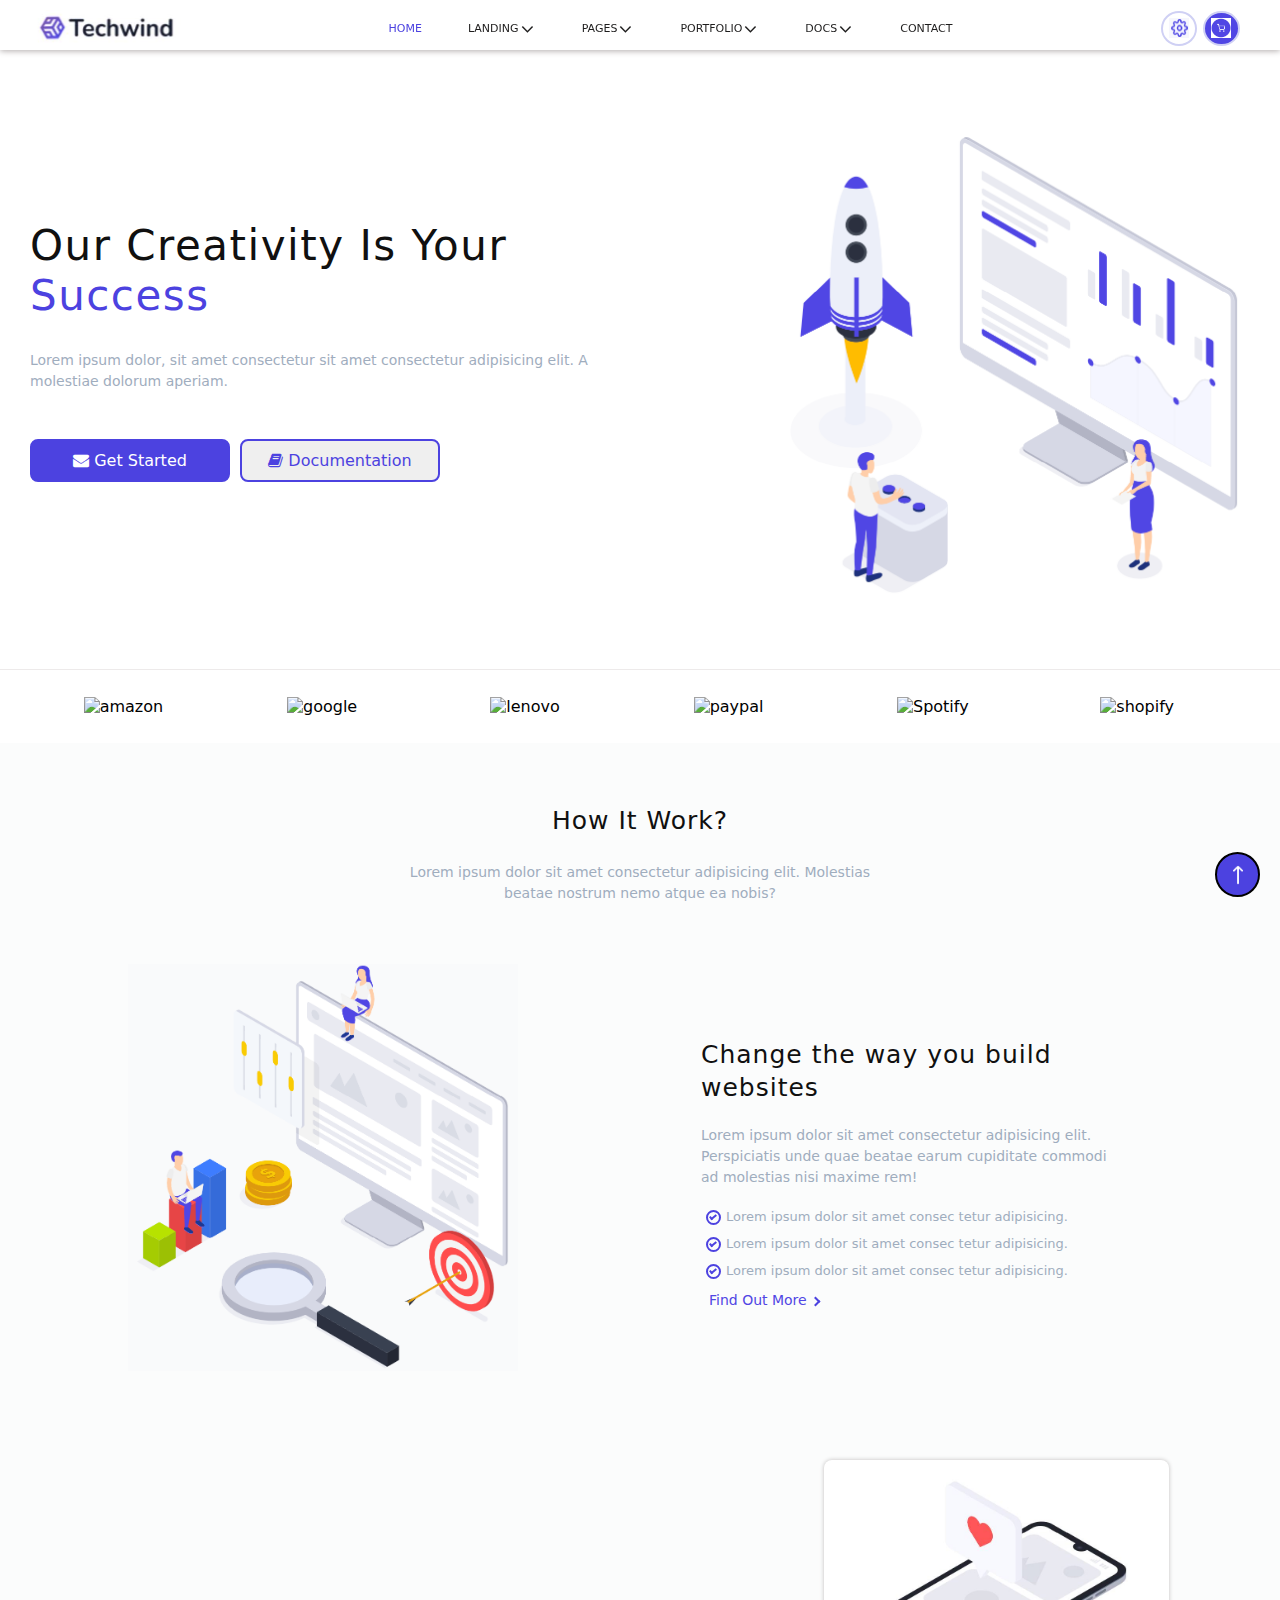
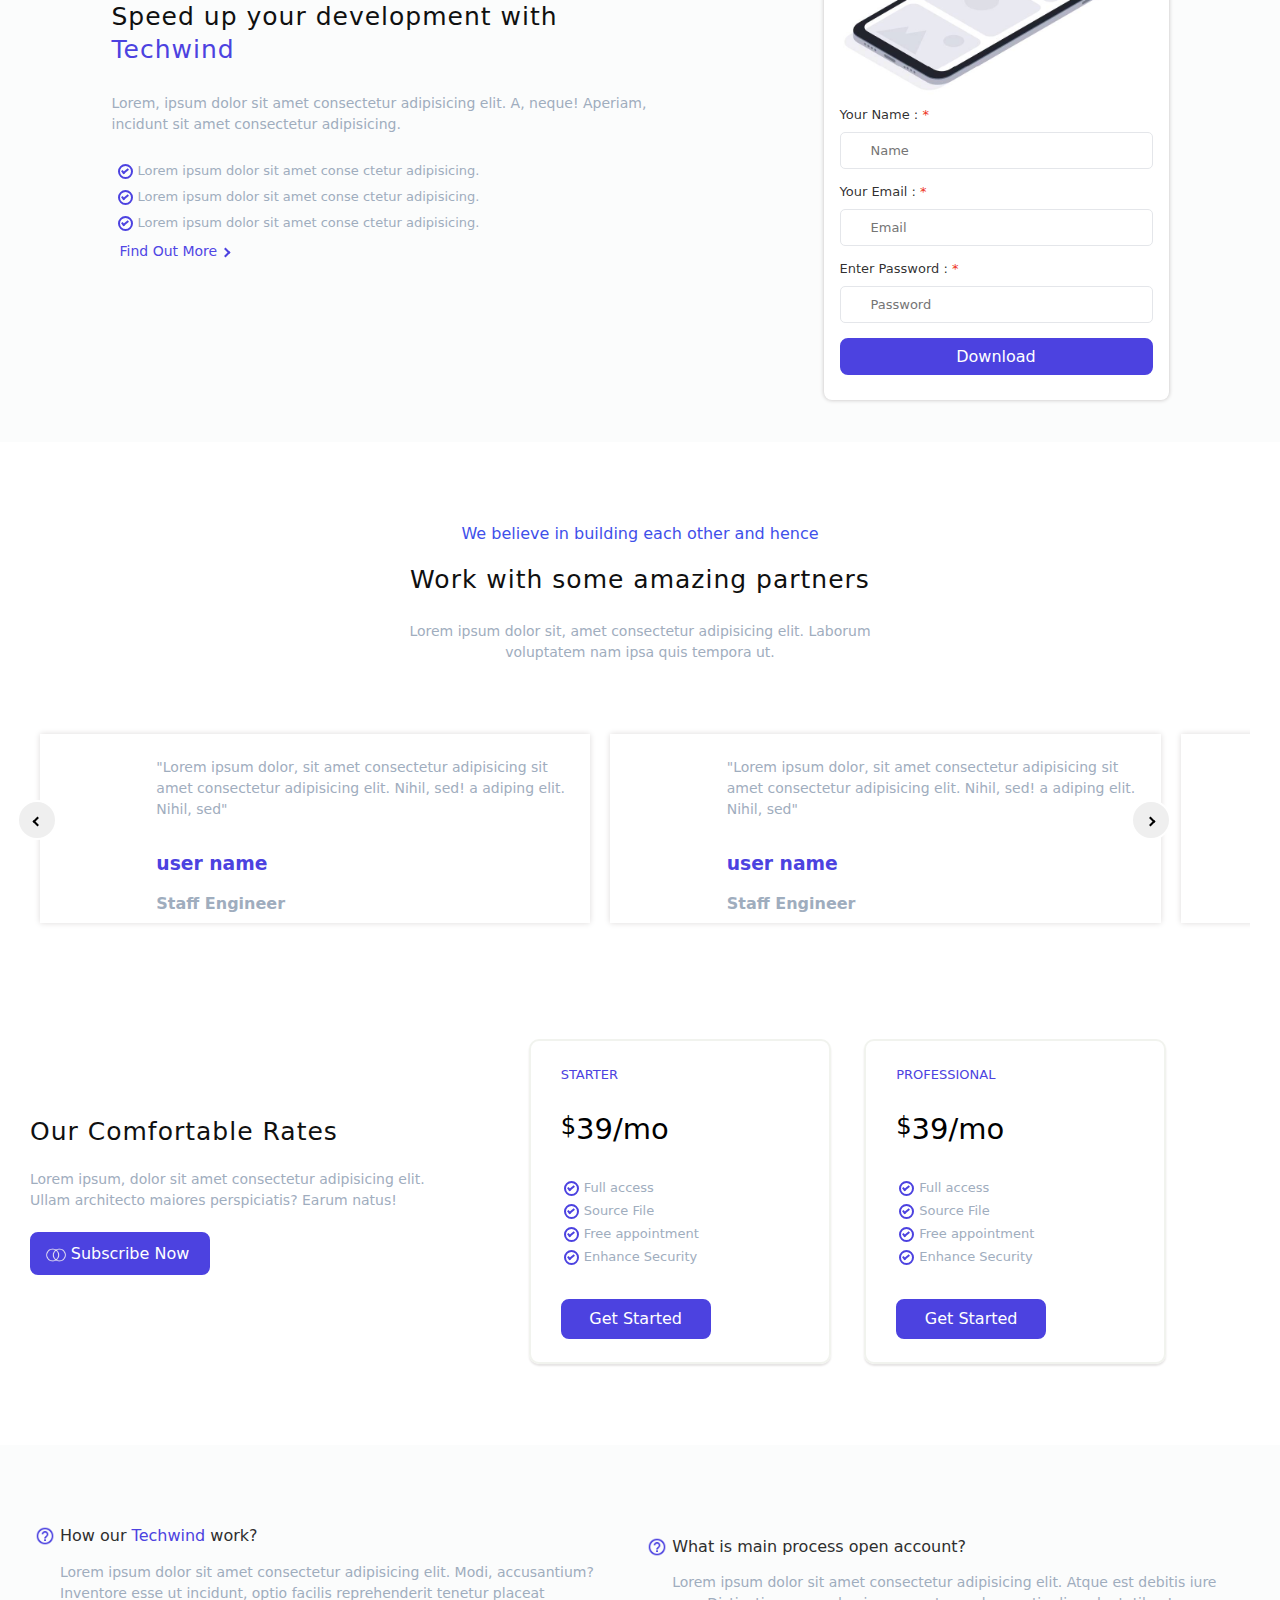
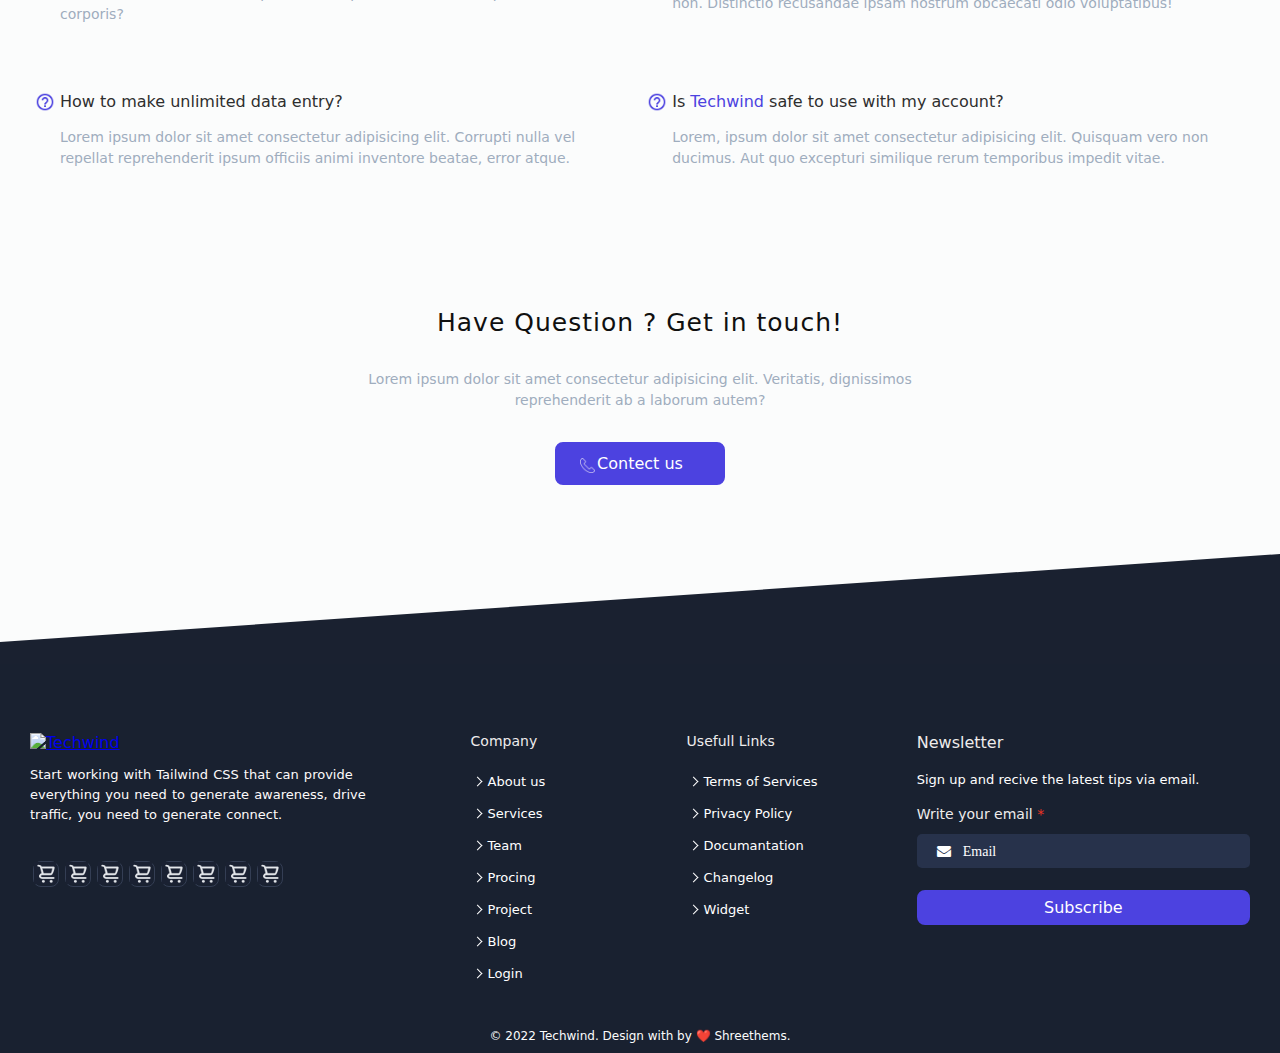
==== index.html @ e84cb484 "changing name" ====
<!DOCTYPE html>
<html lang="en">

<head>
  <meta charset="UTF-8">
  <meta http-equiv="X-UA-Compatible" content="IE=edge">
  <meta name="viewport" content="width=device-width, initial-scale=1.0">
  <title>Techwind</title>
  <link rel="stylesheet" href="./styles/style.css">
  <link rel="stylesheet" href="https://cdnjs.cloudflare.com/ajax/libs/font-awesome/4.7.0/css/font-awesome.min.css">
</head>

<body>
  <header class="header">
    <nav class="navbar container">
      <div class="navbar__logo">
        <a href="/"><img class="logo-img" src="./image/logo.jpg" alt="logo"></a>
      </div>
      <ul class="navbar__menu" id="nav-list">
        <li class="menu"><a class="menu__element" href="#home"><span>HOME</span></a>
        </li>
        <li class="menu"><a class="menu__element" href="#landing" class="arrow-icon">LANDING <i
              class="fa fa-angle-down"></i></a>
          <div class="select-option">
            <a class="menu-opt" href="">option1</a>
            <a class="menu-opt" href="">option1</a>
            <a class="menu-opt" href="">option1</a>
          </div>
        </li>
        <li class="menu"><a class="menu__element" href="#page">PAGES <i class="fa fa-angle-down"></i></a>
          <div class="select-option">
            <a class="menu-opt" href="">option2</a>
            <a class="menu-opt" href="">option2</a>
            <a class="menu-opt" href="">option3</a>
          </div>
        </li>
        <li class="menu"><a class="menu__element" href="#portfolio">PORTFOLIO <i class="fa fa-angle-down"></i></a>
          <div class="select-option">
            <a class="menu-opt" href="">option2</a>
            <a class="menu-opt" href="">option2</a>
            <a class="menu-opt" href="">option3</a>
          </div>
        </li>
        <li class="menu"><a class="menu__element" href="#docs">DOCS <i class="fa fa-angle-down"></i></a>
          <div class="select-option">
            <a class="menu-opt" href="">option2</a>
            <a class="menu-opt" href="">option2</a>
            <a class="menu-opt" href="">option3</a>
          </div>
        </li>
        <li class="menu"><a class="menu__element" onclick="contectUs()">CONTACT</a></li>
      </ul>
      <div class="navbar__icon">
        <div class="icons">
          <div class="icon" id="setting">
            <a href="/setting">
              <img class="icon__img" src="./image/setting.png" alt="setting" srcset="">
            </a>
          </div>
          <div class="icon icon__color" id="kart">
            <a href="/kart">
              <img class="icon__img" src="./image/kart.png" alt="kart" srcset="">
            </a>
          </div>
          <div class="hamburger" onclick="hamburger()">
            <div class="bar bar__1" id="bar1"></div>
            <div class="bar bar__2" id="bar2"></div>
            <div class="bar bar__3" id="bar3"></div>
          </div>
        </div>
      </div>
    </nav>
  </header>
  <section class="section">
    <div class="top-banner container">
      <div class="top-banner__content" id="top-content">
        <h1 class="heading heading--size">Our Creativity Is Your <span>Success</span></h1>
        <p class="paragraph">
          Lorem ipsum dolor, sit amet consectetur sit amet consectetur adipisicing elit. A molestiae dolorum aperiam.
        </p>
        <div class="banner-button">
          <button class="btn btn--color btn--topBanner"><i class="fa fa-envelope"></i> Get Started</button>
          <button class="btn btn--topBanner"><i class="fa fa-book"></i> Documentation</button>
        </div>
      </div>
      <div class="content top-image" id="top-image">
        <img class="image" src="./image/section1Img.png" alt="first image">
      </div>
    </div>
  </section>
  <div class="logo-top-border"></div>
  <section class="section logo-sec">
    <div class="sec2-logo container">
      <div class="mnc-logo"><img class="sec2-img" src="./image/amazon.png" alt="amazon"></div>
      <div class="mnc-logo"><img class="sec2-img" src="./image/google.png" alt="google"></div>
      <div class="mnc-logo"><img class="sec2-img" src="./image/lenovo.png" alt="lenovo"></div>
      <div class="mnc-logo"><img class="sec2-img" src="./image/paypal.png" alt="paypal"></div>
      <div class="mnc-logo"><img class="sec2-img" src="./image/spotify.png" alt="Spotify"></div>
      <div class="mnc-logo"><img class="sec2-img" src="./image/shopify.png" alt="shopify"></div>
    </div>
  </section>
  <section class="section sec-color">
    <div class="container">
      <din class="sec-3">
        <div class="how-it-work">
          <h1 class=" heading sec3-h1">How It Work?</h1>
          <p class="paragraph">Lorem ipsum dolor sit amet consectetur adipisicing elit. Molestias beatae nostrum nemo
            atque
            ea nobis?
          </p>
        </div>
        <div class="way-to-build-website">
          <img class="sec-img" src="./image/sec3img.png" alt="sec-3 image">
          <div class="content">
            <h1 class="heading">Change the way you build websites</h1>
            <p class="paragraph">Lorem ipsum dolor sit amet consectetur adipisicing elit. Perspiciatis unde quae beatae
              earum
              cupiditate commodi ad molestias nisi maxime rem!</p>
            <ul class="section3List">
              
              <li class="sec3-li"><div class="circle"></div><div class="tick-mark"></div> Lorem ipsum dolor sit amet consec tetur adipisicing.</li>
              <li class="sec3-li"><div class="circle"></div><div class="tick-mark"></div> Lorem ipsum dolor sit amet consec tetur adipisicing.</li>
              <li class="sec3-li"><div class="circle"></div><div class="tick-mark"></div> Lorem ipsum dolor sit amet consec tetur adipisicing.</li>
             </ul>
            <div>
              <a class="find-more-link" id="find-out-more" href="./">Find Out More</a>
              <div class="angle"></div>
            </div>
          </div>
        </div>
      </din>
    </div>
  </section>
  <section class="section sec-color">
    <div class="sec-4 container">
      <div class="content">
        <h1 class="heading sec4-heading">Speed up your development with <span>Techwind</span></h1>
        <p class="paragraph">Lorem, ipsum dolor sit amet consectetur adipisicing elit. A, neque! Aperiam, incidunt
          sit amet consectetur
          adipisicing.</p>
        <ul> 
          <li class="sec4-li"><div class="circle"></div><div class="tick-mark"></div>Lorem ipsum dolor sit amet conse ctetur adipisicing.</li>
          <li class="sec4-li"><div class="circle"></div><div class="tick-mark"></div>Lorem ipsum dolor sit amet conse ctetur adipisicing.</li>
          <li class="sec4-li"><div class="circle"></div><div class="tick-mark"></div>Lorem ipsum dolor sit amet conse ctetur adipisicing.</li>
        </ul>
        <div class="inline-block">
          <a class="find-more-link" id="find-out-more" href="./">Find Out More </a>
          <div class="angle"></div>
        </div>
      </div>
      <form class="form" id="leadForm" name="leadForm" method="post" action="#" onsubmit="return validateForm()">
        <div><img class="form__img" src="./image/mobile-template.jpg" alt=""></div>

        <label class="form__label" for="name">Your Name :</label><br>
        <div class="form__icon">
          <img class="key-icon" src="./image/icons8-user-24.png" alt="">
          <input onkeypress="cleanErrorMsg()" class="form__input" type="text" id="name" name="name"
            class="placeholder-icon" placeholder="Name"><br>
        </div>
        <p class="name-error" id="name-error"></p>

        <label class="form__label" for="email">Your Email :</label><br>
        <div class="form__icon">
          <img class="key-icon" src="./image/icons8-mail-50.png" alt="">
          <input onkeypress="cleanErrorMsg()" class="form__input" type="" class="placeholder-icon" name="email"
            id="email" placeholder="Email"><br>
        </div>
        <p class="name-error" id="email-error"></p>

        <label class="form__label" for="password">Enter Password :</label><br>
        <div class="form__icon">
          <img class="key-icon" src="./image/icons8-key-64.png" alt="">
          <input onkeypress="cleanErrorMsg()" class="form__input" type="password" id="password" name="password"
            placeholder="Password">
        </div>
        <p class="name-error" id="password-error"></p>

        <button class="btn btn--color form__btn" type="submit">Download</button>
      </form>
      <div class="submit-form" id="submit-form">
        <button onclick="closePopup()" class="close-btn"><i class="fa fa-window-close" aria-hidden="true"></i></button>
        <div class="thankyou">
          <h3>Thank You</h3>
          <p>Form Submited Successfully</p>
        </div>
      </div>
    </div>
  </section>
  <section class="section">
    <div class="sec-5 container">
      <div class="sec5-heading">
        <h3 class="sec5-heading">We believe in building each other and hence</h3>
        <h1 class="heading">Work with some amazing partners</h1>
        <p class="paragraph">Lorem ipsum dolor sit, amet consectetur adipisicing elit. Laborum voluptatem nam ipsa quis
          tempora ut.</p>
      </div>
      <div class="scroll-box" id="scroll-box">
        <div class="scroll-wrapper" id="scroll-wrapper">
          <button class="prev_btn scroll-button" type="button" onclick="prev_btn()" id="prev">
            <div class="angle"></div>
          </button>
          <button class="next_btn scroll-button" type="button" onclick="next_btn()" id="next">
            <div class="angle"></div>
          </button>
          <li class="slide">
            <div class="profile-card">
              <img class="sec5-mob-img" src="./image/profile.jpeg" alt="">
              <div class="profile-details">
                <p class="paragraph sec5-card-p">"Lorem ipsum dolor, sit amet consectetur adipisicing sit amet
                  consectetur
                  adipisicing elit. Nihil, sed! a adiping elit. Nihil, sed"</p>
                <h3><span>user name</span></h3>
                <h4>Staff Engineer</h4>
              </div>
            </div>
          </li>
          <li class="slide">
            <div class="profile-card">
              <img class="sec5-mob-img" src="./image/profile.jpeg" alt="">
              <div class="profile-details">
                <p class="paragraph">"Lorem ipsum dolor, sit amet consectetur adipisicing sit amet consectetur
                  adipisicing
                  elit. Nihil, sed! a adiping elit. Nihil, sed"</p>
                <h3><span>user name</span></h3>
                <h4>Staff Engineer</h4>
              </div>
            </div>
          </li>
          <li class="slide">
            <div class="profile-card">
              <img class="sec5-mob-img" src="./image/profile.jpeg" alt="">
              <div class="profile-details">
                <p class="paragraph"> "Lorem ipsum dolor, sit amet consectetur sit amet consectetur adipisicing
                  adipisicing
                  elit. Nihil, sed! a adipng elit. Nihil, sed"</p>
                <h3><span>user name</span></h3>
                <h4>Staff Engineer</h4>
              </div>
            </div>
          </li>
        </div>
      </div>
    </div>
  </section>
  <section class="section">
    <div class="sec-6 container">
      <div class="content">
        <h1 class="heading sec6-h1">Our Comfortable Rates</h1>
        <p class="paragraph">Lorem ipsum, dolor sit amet consectetur adipisicing elit. Ullam architecto maiores
          perspiciatis? Earum natus!</p>
        <button class="btn--size btn btn--color"><img class="overlap-circle" src="./image/circle-overlap.png"
            alt="">Subscribe Now</button>
      </div>
      <div class="cards">
        <div class="card">
          <div class="card-heading"><span>STARTER</span></div>
          <div class="emi"><sup>$</sup>39/mo</div>
          <ul>
            <li class="card-li"><div class="circle"></div><div class="tick-mark"></div>Full access</li>
            <li class="card-li"><div class="circle"></div><div class="tick-mark"></div>Source File</li>
            <li class="card-li"><div class="circle"></div><div class="tick-mark"></div>Free appointment</li>
            <li class="card-li"><div class="circle"></div><div class="tick-mark"></div>Enhance Security</li>
          </ul>
          <button class="btn btn--color btn--getStart">Get Started</button>
        </div>
        <div class="card">
          <div class="card-heading"><span>PROFESSIONAL</span></div>
          <div class="emi"><sup>$</sup>39/mo</div>
          <ul>
            <li class="card-li"><div class="circle"></div><div class="tick-mark"></div>Full access</li>
            <li class="card-li"><div class="circle"></div><div class="tick-mark"></div>Source File</li>
            <li class="card-li"><div class="circle"></div><div class="tick-mark"></div>Free appointment</li>
            <li class="card-li"><div class="circle"></div><div class="tick-mark"></div>Enhance Security</li>
          </ul>
          <button class="btn btn--color btn--getStart">Get Started</button>
        </div>
      </div>
    </div>
  </section>
  <section class="section sec-color">
    <div class="question container">
      <div>
        <li class="question__list"><img class="question__icon" src="./image/icons8-help-24 (1).png" alt="icon">How our <span>Techwind</span> work?
          <p class="paragraph paragraph--faq">Lorem ipsum dolor sit amet consectetur adipisicing elit. Modi,
            accusantium? Inventore esse
            ut incidunt, optio facilis reprehenderit tenetur placeat corporis?</p>
        </li>
      </div>
      <div>
        <li class="question__list"><img class="question__icon" src="./image/icons8-help-24 (1).png" alt="icon">What is main process open account?
          <p class="paragraph paragraph--faq">Lorem ipsum dolor sit amet consectetur adipisicing elit. Atque est debitis
            iure non.
            Distinctio recusandae ipsam nostrum obcaecati odio voluptatibus!</p>
        </li>
      </div>
      <div>
        <li class="question__list"><img class="question__icon" src="./image/icons8-help-24 (1).png" alt="icon">How to make unlimited data entry?
          <p class="paragraph paragraph--faq">Lorem ipsum dolor sit amet consectetur adipisicing elit. Corrupti nulla
            vel repellat
            reprehenderit ipsum officiis animi inventore beatae, error atque.</p>
        </li>
      </div>
      <div>
        <li class="question__list"><img class="question__icon" src="./image/icons8-help-24 (1).png" alt="icon">Is <span>Techwind</span> safe to use with my account?
          <p class="paragraph paragraph--faq">Lorem, ipsum dolor sit amet consectetur adipisicing elit. Quisquam vero
            non ducimus. Aut quo
            excepturi similique rerum temporibus impedit vitae.</p>
        </li>
      </div>
    </div>
  </section>
  <section class="section sec-color">
    <div class="contectUs container" id="contectUs">
      <div class="contectUs__content">
        <h1 class="heading">Have Question ? Get in touch!</h1>
        <p class="paragraph">Lorem ipsum dolor sit amet consectetur adipisicing elit. Veritatis, dignissimos
          reprehenderit
          ab a laborum
          autem?</p>
        <button class="btn btn--color"><img class="contectUs__content__icon" src="./image/phone-call.png" alt="phone">Contect
          us</button>
      </div>
    </div>
  </section>
  <div class="footer-head container"></div>
  <footer class="footer-sec">
    <div class="footer container">
      <div class="footer-div aboutus-wrapper">
        <div class="footer-logo">
          <a href="/"><img src="./image/techwind-logo.png" alt="Techwind"></a>
        </div>
        <p class="footer-p">Start working with Tailwind CSS that can provide everything you need to generate awareness,
          drive traffic,
          you
          need to generate
          connect.</p>
        <div class="footer-kart-logo">
          <div class="f-logo"><img class="logo-img" src="./image/footer-kart.png" alt="logo"></div>
          <div class="f-logo"><img class="logo-img" src="./image/footer-kart.png" alt="logo"></div>
          <div class="f-logo"><img class="logo-img" src="./image/footer-kart.png" alt="logo"></div>
          <div class="f-logo"><img class="logo-img" src="./image/footer-kart.png" alt="logo"></div>
          <div class="f-logo"><img class="logo-img" src="./image/footer-kart.png" alt="logo"></div>
          <div class="f-logo"><img class="logo-img" src="./image/footer-kart.png" alt="logo"></div>
          <div class="f-logo"><img class="logo-img" src="./image/footer-kart.png" alt="logo"></div>
          <div class="f-logo"><img class="logo-img" src="./image/footer-kart.png" alt="logo"></div>
        </div>
      </div>
      <div class="footer-div service-wrapper">
        <div class="company">
          <h3 class="footer-h3">Company</h3>
          <ul>
            <li class="footer-li"><div class="arrow right"></div><a class="footer-link" href="#">About us</a></li> 
            <li class="footer-li"><div class="arrow right"></div><a class="footer-link" href="#">Services</a></li>
            <li class="footer-li"><div class="arrow right"></div><a class="footer-link" href="#">Team</a></li>
            <li class="footer-li"><div class="arrow right"></div><a class="footer-link" href="#">Procing</a></li>
            <li class="footer-li"><div class="arrow right"></div><a class="footer-link" href="#">Project</a></li>
            <li class="footer-li"><div class="arrow right"></div><a class="footer-link" href="#">Blog</a></li>
            <li class="footer-li"><div class="arrow right"></div><a class="footer-link" href="#">Login</a></li>
          </ul>
        </div>
        <div class="usefull-links">
          <h3 class="footer-h3">Usefull Links</h3>
          <ul>
            <li class="footer-li"><div class="arrow right"></div><a class="footer-link" href="#">Terms of Services</a></li>
            <li class="footer-li"><div class="arrow right"></div><a class="footer-link" href="#">Privacy Policy</a></li>
            <li class="footer-li"><div class="arrow right"></div><a class="footer-link" href="#">Documantation</a></li>
            <li class="footer-li"><div class="arrow right"></div><a class="footer-link" href="#">Changelog</a></li>
            <li class="footer-li"><div class="arrow right"></div><a class="footer-link" href="#">Widget</a></li>
          </ul>
        </div>
      </div>
      <div class="footer-div subscribe-wrapper">
        <!-- <div class="footer-p"> -->
        <h3>Newsletter</h3>
        <p class="footer-p">Sign up and recive the latest tips via email.</p>
        <label for="email">Write your email</label>
        <input onkeypress="cleanErrorMsg()" type="email" class="placeholder-icon" id="footer-email"
          placeholder="&#xf0e0;   Email">
        <p class="error-msg" id="f-email-error"></p><br>
        <button type="submit" class="btn btn--color" onclick="return validateEmail()">Subscribe</button>
        <!-- </div> -->
      </div>
    </div>
    <div class="copyright">
      <p class="copyright-p">© 2022 Techwind. Design with by ❤️ Shreethems.</p>
    </div>
    <button class="scroll-top" id="scroll-top" onclick="scrollTopHeader()"><img class="up-arrow"
        src="./image/up-arrow.png" alt="up-arrow"></button>
  </footer>
  <script src="./main.js"></script>
</body>
</html>
---- styles/style.css ----
.header {
  width: 100%;
  height: 50px;
  background-color: white;
  box-shadow: 0px 1px 6px #b2acac;
  z-index: 99;
  position: fixed; }

.navbar {
  display: flex;
  justify-content: space-between;
  align-items: center; }
  @media (min-width: 900px) {
    .navbar {
      margin-top: 10px; } }
  .navbar__logo {
    display: flex;
    justify-content: flex-end;
    text-align: center; }
    .navbar__logo .logo-img {
      width: 153px;
      height: 33px; }
  .navbar__menu {
    display: none;
    align-items: center;
    justify-content: space-around;
    width: 60%; }
    .navbar__menu .menu {
      list-style: none;
      display: flex;
      align-items: center;
      justify-content: center; }
      .navbar__menu .menu__element {
        text-decoration: none;
        cursor: pointer;
        color: #1e1d1d;
        display: flex;
        text-align: center;
        font-size: 11px;
        padding-right: 0px; }
        .navbar__menu .menu__element i {
          margin: -3px 2px;
          font-size: 20px; }
        .navbar__menu .menu__element:hover {
          color: #5046e4; }
    @media (min-width: 900px) {
      .navbar__menu {
        display: flex; } }
    @media (min-width: 1100px) {
      .navbar__menu {
        width: 50%; } }
  .navbar__icon .icons {
    width: 100%;
    display: flex;
    justify-content: right;
    padding-right: 8%;
    align-items: center; }
    .navbar__icon .icons .icon {
      border: 2px solid #cfd0f4;
      width: 40px;
      height: 35px;
      margin: 0px 3px;
      border-radius: 50%; }
      .navbar__icon .icons .icon__img {
        width: 20px;
        height: 20px;
        margin: 5px 6px; }
      .navbar__icon .icons .icon__color {
        background-color: #5046e4; }
    .navbar__icon .icons .hamburger {
      width: 30px;
      height: 30px;
      align-items: center;
      margin: 25px 0px 0px 12px;
      z-index: 100;
      cursor: pointer;
      display: none; }
      .navbar__icon .icons .hamburger .bar {
        height: 3px;
        width: 100%;
        background-color: #767876;
        display: block;
        border-radius: 5px;
        transition: 0.3s ease; }
        .navbar__icon .icons .hamburger .bar__1 {
          transform: translateY(-4px); }
        .navbar__icon .icons .hamburger .bar__3 {
          transform: translateY(4px); }
      @media (max-width: 900px) {
        .navbar__icon .icons .hamburger {
          display: inline; } }

.side-menu {
  background-color: #5046e4;
  color: white;
  height: 686%;
  margin: 17% 5%;
  position: absolute;
  font-size: 20px;
  top: 0;
  left: 0;
  z-index: -1;
  width: 60%;
  display: grid; }
  @media (min-width: 900px) {
    .side-menu {
      display: inline; } }

.select-option {
  display: none;
  position: absolute;
  padding-top: 14%; }
  .select-option .menu-opt {
    background-color: #f9f9f9;
    min-width: 160px;
    box-shadow: 0px 6px 9px 0px #e6e0e0;
    padding: 12px 16px;
    text-decoration: none; }
  @media (max-width: 1000px) {
    .select-option {
      padding-top: 20%; } }

.menu:hover .select-option {
  display: grid; }

.top-banner {
  display: flex;
  align-items: center;
  justify-content: space-between;
  flex-direction: column;
  padding-top: 100px;
  padding-bottom: 30px;
  background-color: white; }
  @media (min-width: 1000px) {
    .top-banner {
      flex-direction: row; } }
  .top-banner__content {
    padding-top: 40px; }
    @media (min-width: 1000px) {
      .top-banner__content {
        flex-direction: row;
        width: 48%;
        padding-top: 0px; } }
    .top-banner__content .heading--size {
      letter-spacing: 1.5px;
      font-size: 39px; }
      @media (min-width: 600px) {
        .top-banner__content .heading--size {
          font-size: 42px;
          line-height: 50px; } }
    .top-banner__content .banner-button {
      padding-top: 3%;
      margin-bottom: 3%;
      display: flex;
      flex-direction: column; }
      @media (min-width: 600px) {
        .top-banner__content .banner-button {
          flex-direction: row; } }
      .top-banner__content .banner-button .btn--topBanner {
        width: 200px;
        margin-right: 10px; }
  .top-banner .top-image {
    padding: 30px 0px; }
    @media (min-width: 1000px) {
      .top-banner .top-image {
        width: 38%; } }
    .top-banner .top-image .image {
      width: 100%; }

.section {
  width: 100%;
  border: 2px solid #f4f2f2;
  background-color: white; }
  .section .sec2-logo {
    display: flex;
    justify-content: space-around;
    align-items: center;
    flex-wrap: wrap; }
    .section .sec2-logo .mnc-logo {
      list-style: none;
      align-items: center;
      max-width: 200px;
      min-width: 150px; }
      .section .sec2-logo .mnc-logo .sec2-img {
        width: 55%;
        margin: 18%; }

.logo-top-border {
  border-top: 1px solid #edeaea; }

.sec-3 {
  background-color: #fbfcfc; }
  .sec-3 .sec3-h1 {
    margin: 5% 0% 3%; }

.how-it-work {
  width: 100%;
  margin: auto;
  padding-top: 3%;
  text-align: center; }
  @media (min-width: 600px) {
    .how-it-work {
      width: 80%; } }
  @media (min-width: 1000px) {
    .how-it-work {
      width: 41%; } }
  .how-it-work .sec3-p {
    padding: 10px; }
    @media (min-width: 1000px) {
      .how-it-work .sec3-p {
        width: 50%;
        margin: auto; } }

.way-to-build-website {
  display: flex;
  justify-content: space-around;
  align-items: center;
  flex-wrap: wrap; }
  .way-to-build-website .sec-img {
    width: 100%;
    padding: 0px;
    margin: 35px 0px; }
    @media (min-width: 1000px) {
      .way-to-build-website .sec-img {
        width: 35%;
        padding: 0px 0px 12px 37px; } }
  .way-to-build-website .content {
    width: 100%;
    padding: 0px 5px 30px 10px; }
    @media (min-width: 600px) {
      .way-to-build-website .content {
        width: 90%;
        padding: 0% 5% 5%; } }
    @media (min-width: 1000px) {
      .way-to-build-website .content {
        width: 45%;
        padding: 3% 5%;
        background-color: #fbfcfc; } }
    .way-to-build-website .content .sec3-p2 {
      font-size: 18px;
      color: #9fadbe;
      margin: 3% 0%;
      line-height: 1.5;
      padding: 2% 0%; }
      @media (max-width: 1000px) {
        .way-to-build-website .content .sec3-p2 {
          font-size: 24px; } }
      @media (max-width: 600px) {
        .way-to-build-website .content .sec3-p2 {
          font-size: 16px; } }
    .way-to-build-website .content .sec3-li {
      list-style: none;
      display: list-item;
      list-style-type: symbols();
      margin: 12px 25px;
      font-size: 17px;
      color: #9fadbe; }
      @media (min-width: 1000px) {
        .way-to-build-website .content .sec3-li {
          width: 100%;
          font-size: 13px; } }

.sec-4 {
  display: flex;
  justify-content: space-between;
  align-items: center;
  background-color: #fbfcfc;
  flex-direction: column-reverse;
  align-items: center;
  justify-content: space-around;
  padding: 42px 0px; }
  @media (min-width: 1000px) {
    .sec-4 {
      flex-direction: row; } }
  .sec-4 .content {
    width: 95%;
    background-color: #fbfcfc;
    padding-top: 40px;
    margin-top: 10px; }
    @media (min-width: 1000px) {
      .sec-4 .content {
        padding-top: 0px;
        margin-top: 0px;
        width: 45%; } }
    .sec-4 .content .sec4-li {
      width: 92%;
      display: list-item;
      margin: 11px 26px;
      font-size: 17px;
      color: #9fadbe;
      list-style: none; }
      @media (min-width: 600px) {
        .sec-4 .content .sec4-li {
          font-size: 13px; } }
  .sec-4 .form {
    padding: 16px;
    border-radius: 8px;
    background-color: #ffffff;
    box-shadow: 0px 0px 4px #c1bebe; }
    .sec-4 .form__img {
      width: 94%;
      height: auto; }
    .sec-4 .form__icon {
      display: flex;
      justify-content: flex-start;
      align-items: center; }
    .sec-4 .form__input {
      width: 100%;
      height: 43px;
      font-size: 15px;
      padding-left: 30px;
      border: 1px solid #e4e6ea;
      border-radius: 5px; }
      @media (min-width: 600px) {
        .sec-4 .form__input {
          width: 100%;
          height: 37px;
          font-size: 13px; } }
    .sec-4 .form__label {
      padding: 0px 0px;
      font-size: 15px;
      color: #020101d4;
      display: block;
      margin-bottom: -10px; }
      @media (min-width: 600px) {
        .sec-4 .form__label {
          font-size: 13px;
          margin-bottom: -9px; } }
    .sec-4 .form__btn {
      width: 100%;
      height: 37px; }
    .sec-4 .form label:after {
      color: #e32;
      content: ' *';
      display: inline; }
    .sec-4 .form .key-icon {
      position: absolute;
      width: 21px;
      height: 14px;
      padding-left: 6px; }
      @media (min-width: 600px) {
        .sec-4 .form .key-icon {
          width: 21px;
          height: 14px;
          padding-left: 6px; } }
    .sec-4 .form button:hover {
      background-color: #273ae5; }
    .sec-4 .form .name-error {
      font-size: 11px;
      color: red;
      margin: 0px;
      padding: 0px;
      height: 15px; }
    @media (min-width: 600px) {
      .sec-4 .form {
        width: 345px; } }
  .sec-4 .submit-form {
    display: none;
    margin-left: 30%;
    width: 400px;
    height: 250px;
    position: absolute;
    align-items: center;
    box-shadow: 0px 0px 5px #a09797;
    z-index: 5;
    background-color: #f1eeee; }
    .sec-4 .submit-form .close-btn {
      float: right;
      margin: 10px;
      width: 50px;
      border: none;
      font-size: 30px; }
    .sec-4 .submit-form .thankyou {
      margin-top: 20%;
      display: flex;
      flex-direction: column;
      align-items: center;
      justify-content: space-around; }
    .sec-4 .submit-form h3 {
      font-size: 30px;
      padding-bottom: 10px; }
    .sec-4 .submit-form p {
      font-size: 18px; }

.sec-5 {
  background-color: white;
  padding: 2%; }
  .sec-5 .sec5-heading {
    display: flex;
    flex-direction: column;
    justify-content: center;
    align-items: center;
    text-align: center;
    padding: 40px 0px 20px; }
    @media (min-width: 500px) {
      .sec-5 .sec5-heading {
        padding: 3% 30%; } }
    .sec-5 .sec5-heading .sec5-heading {
      padding: 20px 0px;
      font-size: 15px;
      color: #3f50ea;
      font-weight: 420; }
      @media (min-width: 500px) {
        .sec-5 .sec5-heading .sec5-heading {
          font-size: medium; } }
  .sec-5 .scroll-button {
    width: 40px;
    height: 40px;
    position: absolute;
    border-radius: 100%;
    border: 2px solid #ffffff; }
  .sec-5 .prev_btn {
    display: none;
    margin: 6% 0% 0% -1%; }
    @media (min-width: 900px) {
      .sec-5 .prev_btn {
        display: block; } }
    .sec-5 .prev_btn .angle {
      color: black;
      transform: rotate(135deg); }
  .sec-5 .next_btn {
    display: none;
    margin: 6% 10% 0% 86%; }
    @media (min-width: 900px) {
      .sec-5 .next_btn {
        display: block; } }
    .sec-5 .next_btn .angle {
      color: black; }

.scroll-wrapper {
  display: flex;
  overflow-x: scroll;
  scroll-behavior: smooth; }
  @media (min-width: 900px) {
    .scroll-wrapper {
      overflow-x: hidden; } }

.slide {
  list-style: none;
  margin: 10px; }
  .slide .profile-card {
    display: flex;
    flex-direction: column;
    justify-content: center;
    padding: 26px 13px;
    text-align: center;
    width: 88vw;
    align-items: center;
    box-shadow: 0px 0px 6px #dddada; }
    @media (min-width: 500px) {
      .slide .profile-card {
        width: 44vw; } }
    @media (min-width: 900px) {
      .slide .profile-card {
        flex-direction: row;
        text-align: left;
        padding: 0px 0px;
        width: 43vw; } }
    .slide .profile-card .sec5-mob-img {
      width: 132px;
      border-radius: 50%;
      padding-bottom: 40px;
      margin: auto; }
      @media (min-width: 900px) {
        .slide .profile-card .sec5-mob-img {
          width: 175px;
          border-radius: 0%;
          padding-bottom: 0px; } }
    .slide .profile-card .profile-details {
      display: flex;
      flex-direction: column;
      padding-left: 20px;
      justify-content: flex-start; }
      .slide .profile-card .profile-details p {
        padding: 10px;
        color: #9fadbe; }
      .slide .profile-card .profile-details h3 {
        padding: 10px; }
      .slide .profile-card .profile-details h4 {
        padding: 10px;
        color: #9fadbe; }

.sec-6 {
  display: flex;
  flex-wrap: wrap;
  justify-content: space-around;
  align-items: center;
  padding: 6% 0%; }
  .sec-6 .content {
    width: 100%;
    min-height: 200px;
    display: flex;
    flex-direction: column;
    justify-content: space-around;
    align-items: center;
    text-align: center;
    padding: 40px 0px; }
    @media (min-width: 500px) {
      .sec-6 .content {
        width: 70%; } }
    @media (min-width: 900px) {
      .sec-6 .content {
        align-items: flex-start;
        text-align: start;
        width: 34%; } }
    .sec-6 .content .overlap-circle {
      width: 22px;
      position: absolute;
      margin: 0px -26px; }
    .sec-6 .content .btn--size {
      width: 180px;
      padding-left: 20px; }
  .sec-6 .cards {
    width: 100%;
    background-color: white;
    display: flex;
    flex-wrap: wrap;
    justify-content: space-around;
    align-items: center; }
    @media (min-width: 400px) {
      .sec-6 .cards {
        width: 95%;
        padding: 0%; } }
    @media (min-width: 1000px) {
      .sec-6 .cards {
        width: 55%;
        text-align: center;
        margin: auto; } }
    .sec-6 .cards .card-heading {
      font-size: 18px;
      padding-top: 11px; }
      @media (min-width: 600px) {
        .sec-6 .cards .card-heading {
          font-size: 13px;
          padding-top: 11px; } }
    .sec-6 .cards .emi {
      font-size: 32px; }
      @media (min-width: 600px) {
        .sec-6 .cards .emi {
          font-size: 29px; } }
    .sec-6 .cards .card-li {
      list-style: none;
      text-align: left;
      padding: 4px 23px;
      font-size: 16px;
      color: #9fadbe; }
      @media (min-width: 600px) {
        .sec-6 .cards .card-li {
          font-size: 13px; } }
    @media (min-width: 900px) {
      .sec-6 .cards .btn--getStart {
        height: 40px;
        width: 150px; } }
    .sec-6 .cards .card {
      width: 100%;
      height: 400px;
      display: flex;
      flex-direction: column;
      padding-left: 30px;
      margin: 5px;
      align-items: flex-start;
      justify-content: space-around;
      border-radius: 10px;
      border: 2px solid #f1f3ee;
      box-shadow: 0px 2px 2px #e6e4e4; }
      @media (min-width: 500px) {
        .sec-6 .cards .card {
          width: 45%;
          height: 325px; } }
      .sec-6 .cards .card:hover {
        box-shadow: 0px 0px 10px #c7c6c6; }

.question {
  padding: 4% 10%;
  display: grid;
  min-height: 411px;
  align-items: center;
  grid-template-columns: auto; }
  @media (min-width: 900px) {
    .question {
      grid-template-columns: auto auto; } }
  .question__icon {
    position: absolute;
    height: 22px;
    margin: 3px 0px 0px -27px;
    height: 20px; }
    @media (min-width: 600px) {
      .question__icon {
        height: 20px;
        margin: 0px 0px -4px -25px; } }
  .question__list {
    list-style: none;
    width: 90%;
    margin: 12px 0px 13px 30px;
    font-size: 21px;
    color: #2e2e2e; }
    @media (min-width: 1000px) {
      .question__list {
        font-size: 16px; } }
  .question .paragraph--faq {
    padding: 0px; }

.contectUs {
  padding: 4% 0%;
  align-items: center; }
  .contectUs__content {
    margin: auto;
    width: 95%;
    text-align: center; }
    @media (min-width: 600px) {
      .contectUs__content {
        width: 70%; } }
    @media (min-width: 900px) {
      .contectUs__content {
        width: 50%; } }
    .contectUs__content .heading {
      text-align: center; }
    .contectUs__content__icon {
      width: 15px;
      position: absolute;
      margin: 4px -17px; }

.footer-head {
  position: absolute;
  border: none;
  right: 0;
  z-index: 0;
  border-bottom: 50px solid #1a2130;
  border-left: 950px solid #fbfcfc; }
  @media (min-width: 900px) {
    .footer-head {
      border-bottom: 110px solid #1a2130;
      border-left: 1600px solid #fbfcfc; } }
  @media (min-width: 1550px) {
    .footer-head {
      border-left: 1600px solid #1a2130; } }

.footer-sec {
  width: 100%;
  background-color: #192130; }

.footer {
  display: flex;
  flex-direction: column;
  justify-content: space-between;
  padding-top: 14%;
  color: #eeecec; }
  @media (min-width: 600px) {
    .footer {
      flex-direction: column;
      justify-content: space-around; } }
  @media (min-width: 1000px) {
    .footer {
      flex-direction: row;
      align-items: flex-start; } }
  .footer .aboutus-wrapper {
    padding: 7% 0% 0%;
    padding-left: 20px; }
    @media (min-width: 900px) {
      .footer .aboutus-wrapper {
        width: 33%;
        padding: 0%; } }
    .footer .aboutus-wrapper .footer-logo {
      width: 220px; }
      .footer .aboutus-wrapper .footer-logo img {
        width: 170px; }
        @media (min-width: 800px) {
          .footer .aboutus-wrapper .footer-logo img {
            width: 140px; } }
    .footer .aboutus-wrapper .footer-p {
      font-size: 13px;
      color: #fdfafa;
      line-height: 20px;
      word-spacing: 1px;
      padding: 13px 0px; }
      @media (max-width: 500px) {
        .footer .aboutus-wrapper .footer-p {
          width: 80vw;
          font-size: 17px;
          font-weight: 300; } }
  .footer .service-wrapper {
    display: flex;
    flex-direction: column;
    width: 100%;
    padding-left: 20px; }
    @media (min-width: 500px) {
      .footer .service-wrapper {
        width: 50%;
        flex-direction: row;
        justify-content: space-around;
        align-items: flex-start; } }
    .footer .service-wrapper .footer-h3 {
      font-size: 18px; }
      @media (min-width: 900px) {
        .footer .service-wrapper .footer-h3 {
          font-size: 14px;
          font-weight: 400;
          margin-left: -11px;
          margin-bottom: 16px; } }
    .footer .service-wrapper .footer-li {
      margin: 6px;
      font-size: 13px;
      color: white;
      list-style: none; }
      @media (min-width: 500px) {
        .footer .service-wrapper .footer-li {
          font-size: 13px;
          font-weight: 300;
          padding: 2px 0px;
          width: 100%; } }
      .footer .service-wrapper .footer-li .footer-link {
        text-decoration: none;
        color: white; }
  .footer .subscribe-wrapper {
    display: flex;
    flex-direction: column;
    align-items: flex-start;
    margin-left: 20px; }
    @media (min-width: 500px) {
      .footer .subscribe-wrapper {
        font-size: 19px; } }
    @media (min-width: 900px) {
      .footer .subscribe-wrapper {
        width: 33%; } }
    .footer .subscribe-wrapper h3 {
      padding-bottom: 15px;
      font-size: 21px; }
      @media (min-width: 500px) {
        .footer .subscribe-wrapper h3 {
          font-size: 21px; } }
      @media (min-width: 900px) {
        .footer .subscribe-wrapper h3 {
          padding-bottom: 20px;
          font-size: 16px;
          font-weight: 400; } }
    .footer .subscribe-wrapper .footer-p {
      font-size: 15px;
      padding-bottom: 2%;
      color: white; }
      @media (min-width: 900px) {
        .footer .subscribe-wrapper .footer-p {
          font-weight: 300;
          font-size: 13px; } }
    .footer .subscribe-wrapper label {
      font-size: 14px;
      margin: 13px 0px 12px; }
    .footer .subscribe-wrapper label:after {
      color: #e32;
      content: ' *';
      display: inline; }
    .footer .subscribe-wrapper input {
      font-size: 16px;
      padding-left: 10px;
      color: white;
      background-color: #27324b;
      width: 90%;
      height: 44px;
      border: none;
      border-radius: 5px; }
      @media (min-width: 500px) {
        .footer .subscribe-wrapper input {
          width: 70%;
          height: 60px; } }
      @media (min-width: 800px) {
        .footer .subscribe-wrapper input {
          width: 50%;
          height: 60px; } }
      @media (min-width: 1000px) {
        .footer .subscribe-wrapper input {
          width: 100%;
          height: 34px;
          font-size: 14px; } }
    .footer .subscribe-wrapper .error-msg {
      font-size: 12px;
      color: red;
      margin: 0px;
      padding: 0px; }
    .footer .subscribe-wrapper ::placeholder {
      color: white;
      padding-left: 10px; }
    .footer .subscribe-wrapper .btn {
      width: 90%; }
      @media (min-width: 500px) {
        .footer .subscribe-wrapper .btn {
          width: 70%;
          height: 60px; } }
      @media (min-width: 800px) {
        .footer .subscribe-wrapper .btn {
          width: 50%;
          height: 60px; } }
      @media (min-width: 1000px) {
        .footer .subscribe-wrapper .btn {
          width: 100%;
          height: 35px; } }
  .footer .arrow {
    position: relative;
    /* margin: 8px -11px; */
    border-color: white;
    top: 11px;
    left: -14px; }
  .footer .footer-kart-logo {
    display: flex;
    width: 100%;
    margin: 20px 0px 40px;
    justify-content: flex-start; }
    @media (min-width: 600px) {
      .footer .footer-kart-logo {
        width: 50vw;
        font-size: 30px; } }
    @media (min-width: 1000px) {
      .footer .footer-kart-logo {
        width: 28vw;
        font-size: 30px; } }
    .footer .footer-kart-logo .f-logo {
      height: 36px;
      width: 36px;
      border-radius: 8px;
      margin: 1.5px;
      border: 1px solid #343e54;
      align-content: center; }
      @media (min-width: 500px) {
        .footer .footer-kart-logo .f-logo {
          border-radius: 8px;
          margin: 3px; } }
      @media (min-width: 900px) {
        .footer .footer-kart-logo .f-logo {
          height: 26px;
          width: 26px;
          margin: 3px; } }
      .footer .footer-kart-logo .f-logo .logo-img {
        width: 90%;
        height: 90%;
        margin-bottom: 6px; }

.copyright {
  width: 100%;
  text-align: center;
  color: white;
  font-size: 12px;
  margin-top: 30px;
  padding: 10px; }
  @media (min-width: 900px) {
    .copyright {
      width: 100%; } }
  .copyright .copyright-p {
    color: #fbfcfc; }

@use 'base';
body {
  overflow-x: hidden; }

* {
  margin: 0px;
  padding: 0px;
  box-sizing: border-box;
  font-family: system-ui; }

.container {
  width: 100%;
  padding-right: 0;
  padding-left: 0;
  margin-right: auto;
  margin-left: auto; }

@media (min-width: 576px) {
  .container {
    max-width: 560px; } }

@media (min-width: 650px) {
  .container {
    max-width: 630px; } }

@media (min-width: 768px) {
  .container {
    max-width: 740px; } }

@media (min-width: 850px) {
  .container {
    max-width: 830px; } }

@media (min-width: 991px) {
  .container {
    max-width: 960px; } }

@media (min-width: 1024px) {
  .container {
    max-width: 1020px; } }

@media (min-width: 1250px) {
  .container {
    max-width: 1220px; } }

@media (min-width: 1366px) {
  .container {
    max-width: 1280px; } }

.section {
  width: 100%;
  margin: 0px;
  padding: 0 10px;
  border: none; }

.sec-color {
  background-color: #fbfcfc; }

.arrow {
  border: solid black;
  border-width: 0 1.5px 1.5px 0;
  display: table-cell;
  width: 7px;
  height: 7px; }

.heading {
  font-size: 24px;
  letter-spacing: 1px;
  color: #101010;
  font-weight: 440; }
  @media (min-width: 900px) {
    .heading {
      font-size: 25px;
      line-height: 33px;
      font-weight: 455; } }

.find-more-link {
  font-size: 14px;
  padding-left: 8px;
  text-decoration: none;
  color: #5046e4;
  list-style: none; }

.right {
  transform: rotate(-45deg);
  -webkit-transform: rotate(-45deg); }

.down {
  transform: rotate(45deg);
  -webkit-transform: rotate(45deg); }

.paragraph {
  font-size: 16px;
  color: #9fadbe;
  margin: 3% 0%;
  line-height: 1.5;
  padding: 2% 0%; }
  @media (min-width: 600px) {
    .paragraph {
      font-size: 16px; } }
  @media (min-width: 1100px) {
    .paragraph {
      font-size: 14px; } }

.list {
  list-style: none;
  font-family: sans-serif; }
  @media (max-width: 600px) {
    .list {
      font-size: 16px; } }

span {
  color: #4c42e0; }

.btn {
  height: 43px;
  width: 170px;
  font-size: 16px;
  border: 2px solid #4c42e0;
  border-radius: 8px;
  margin-bottom: 3%;
  cursor: pointer;
  color: #4c42e0; }
  .btn:hover {
    background-color: #4c42e0;
    color: white;
    box-shadow: 0px 0px 4px #767474; }
  .btn--color {
    background-color: #4c42e0;
    color: white; }
  @media (max-width: 500px) {
    .btn {
      height: 50px;
      width: 160px;
      font-size: 17px; } }

.placeholder-icon {
  font-family: fontawesome;
  font-size: 20px; }

.angle {
  display: inline-block;
  color: #4c42e0;
  width: 7px;
  height: 7px;
  border: 2px solid;
  border-top: transparent;
  border-left: transparent;
  transform: rotate(-45deg); }

.circle {
  position: absolute;
  width: 15px;
  height: 15px;
  border-radius: 50%;
  border: 2px solid;
  color: #4c42e0;
  margin: 3px -20px; }
  @media (min-width: 1000px) {
    .circle {
      margin: 1px -20px; } }

.tick-mark {
  position: absolute;
  color: #4c42e0;
  width: 4px;
  height: 7px;
  border: 2px solid;
  border-top: transparent;
  border-left: transparent;
  transform: rotate(50deg);
  margin: 6px -15px; }
  @media (min-width: 1000px) {
    .tick-mark {
      margin: 4px -15px; } }

.scroll-top {
  width: 45px;
  height: 45px;
  border-radius: 50%;
  bottom: 3px;
  right: 20px;
  border: 2px solid;
  cursor: pointer;
  background-color: #4c42e0;
  z-index: 10;
  position: fixed; }

sup {
  vertical-align: text-top;
  font-size: smaller; }

.up-arrow {
  width: 20px;
  margin: 11px; }
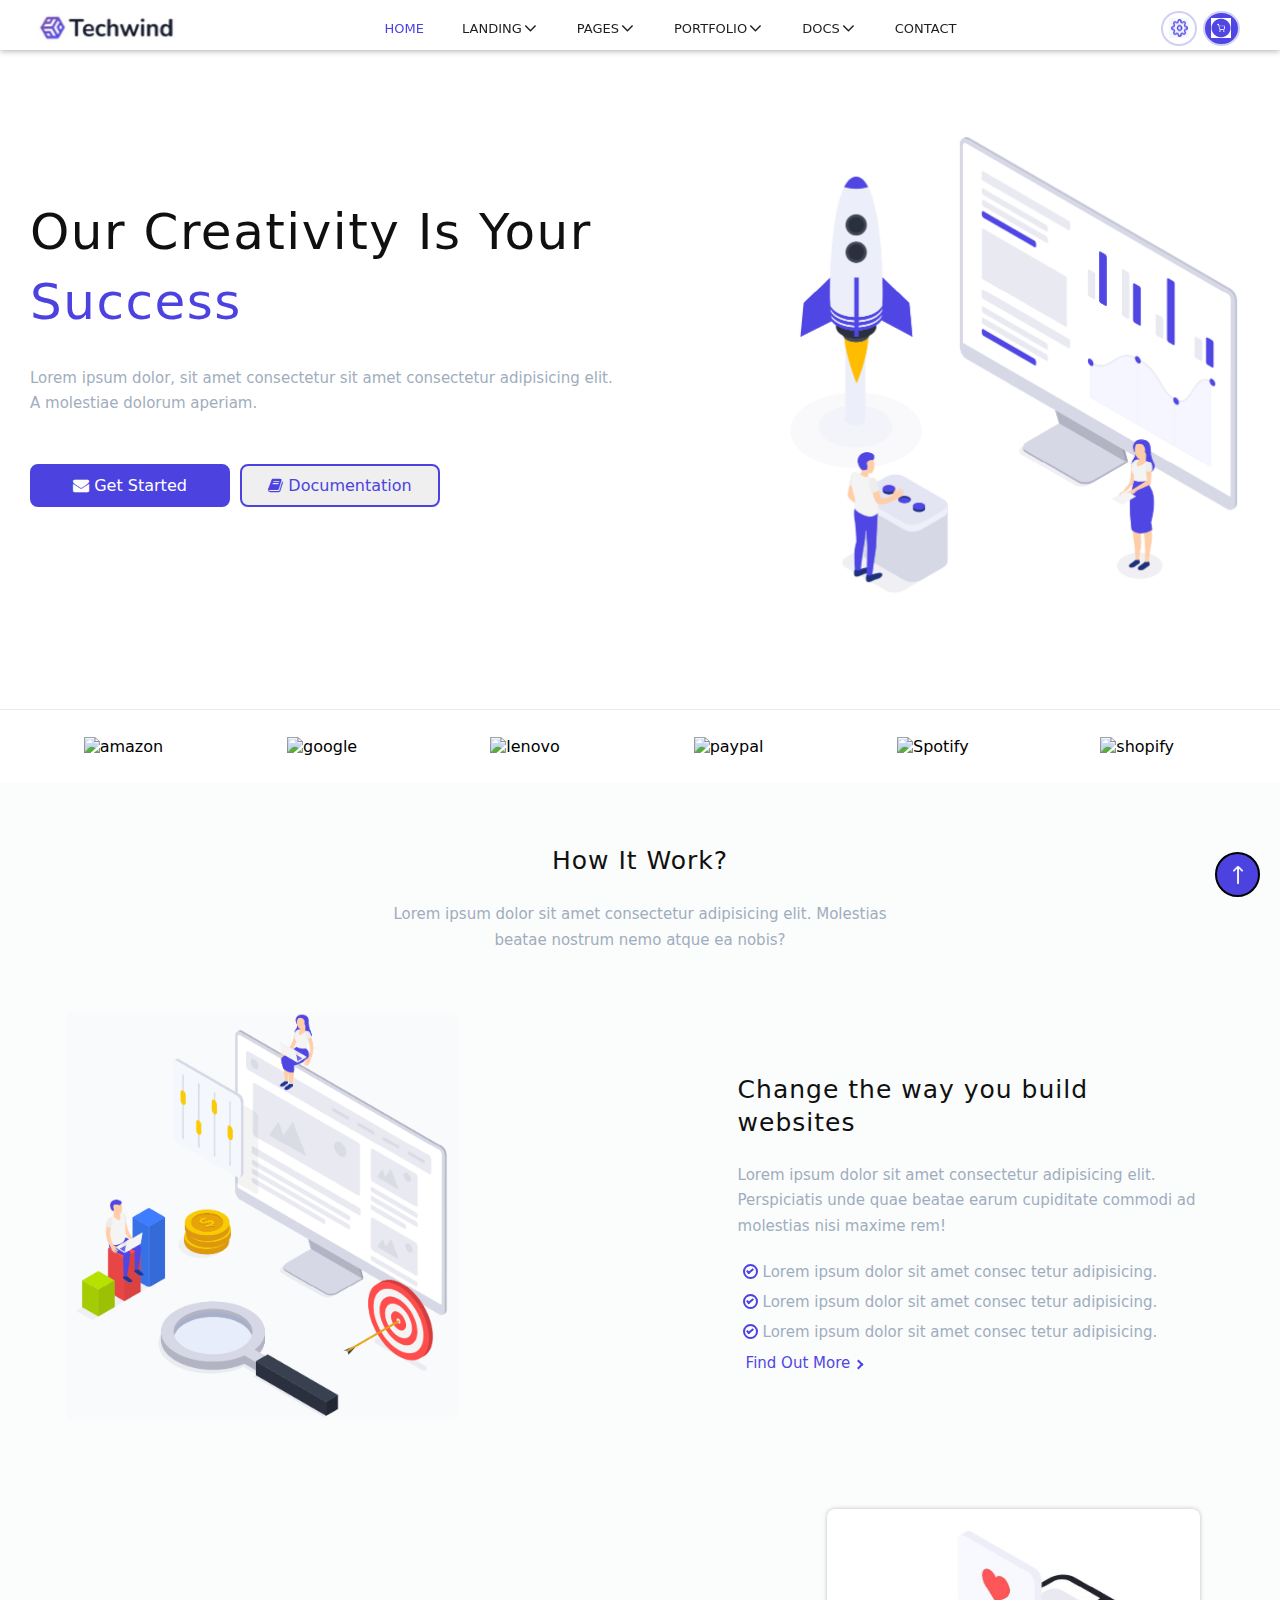
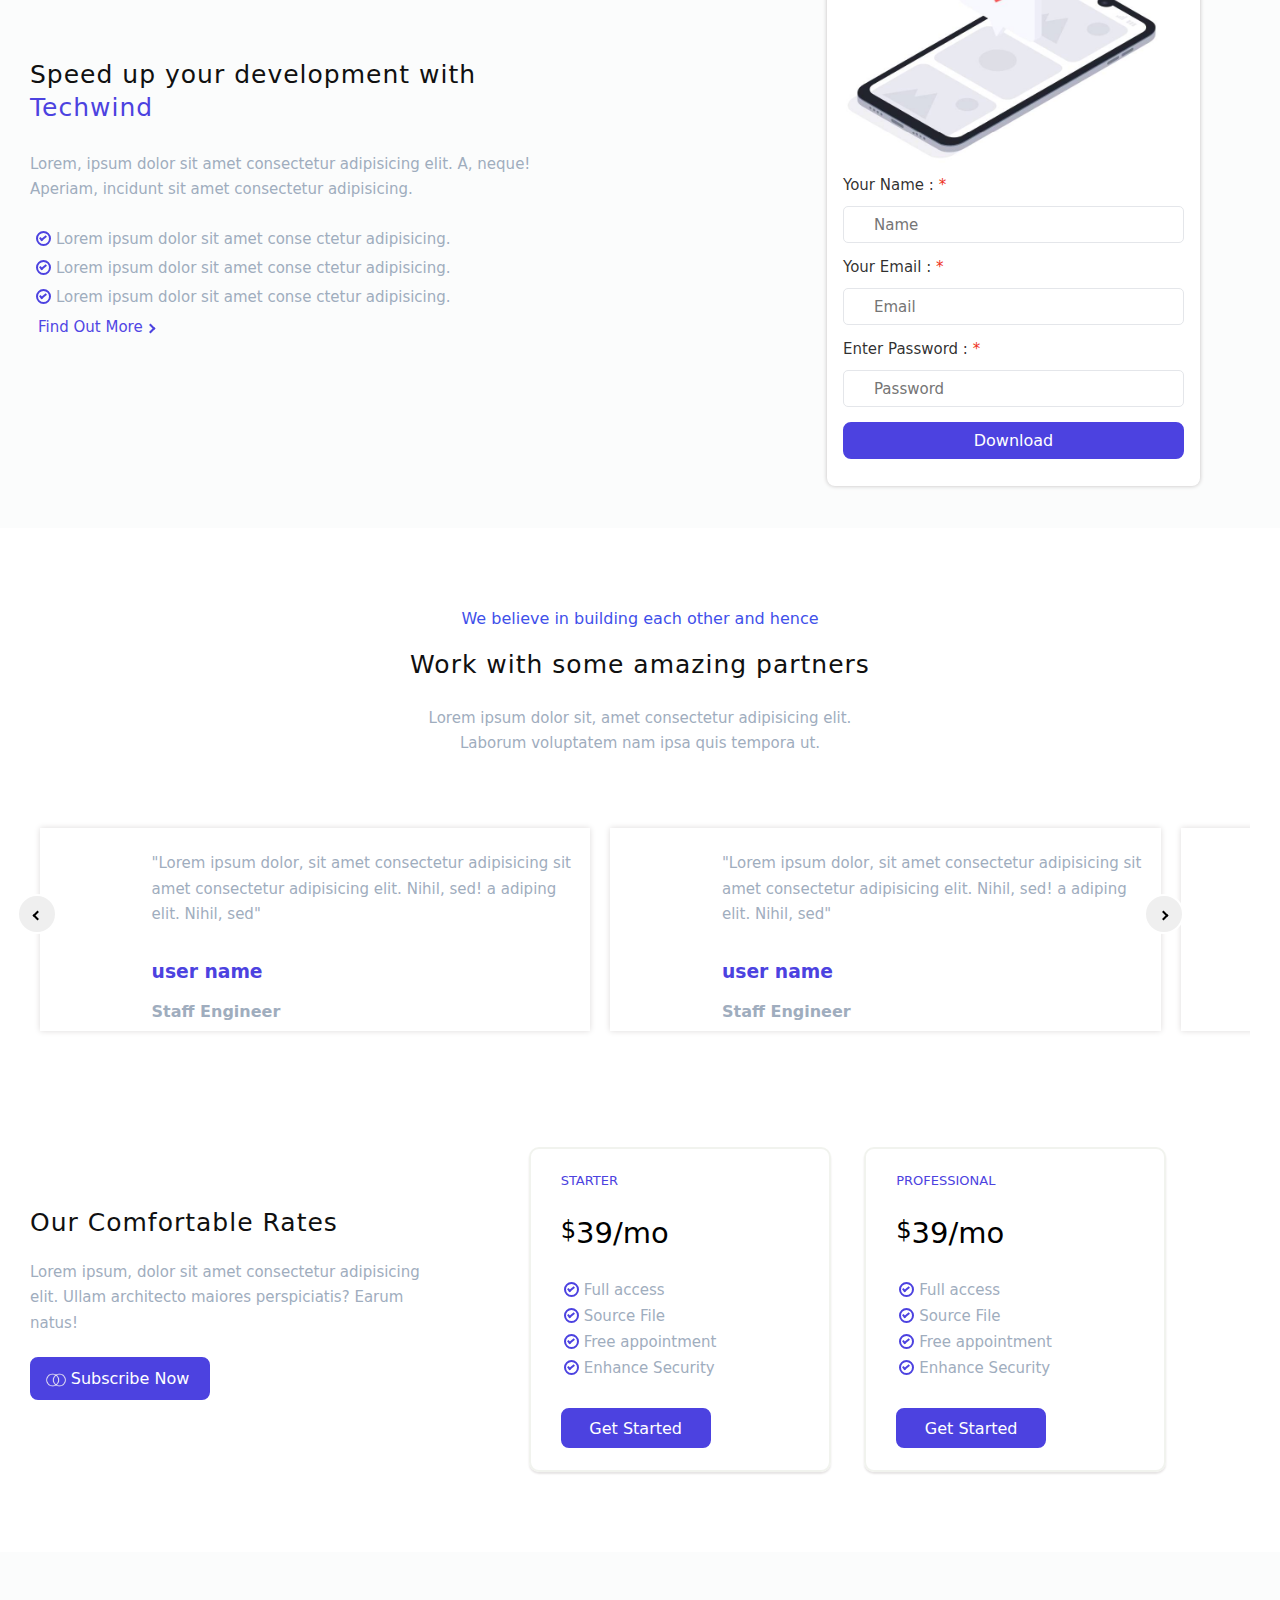
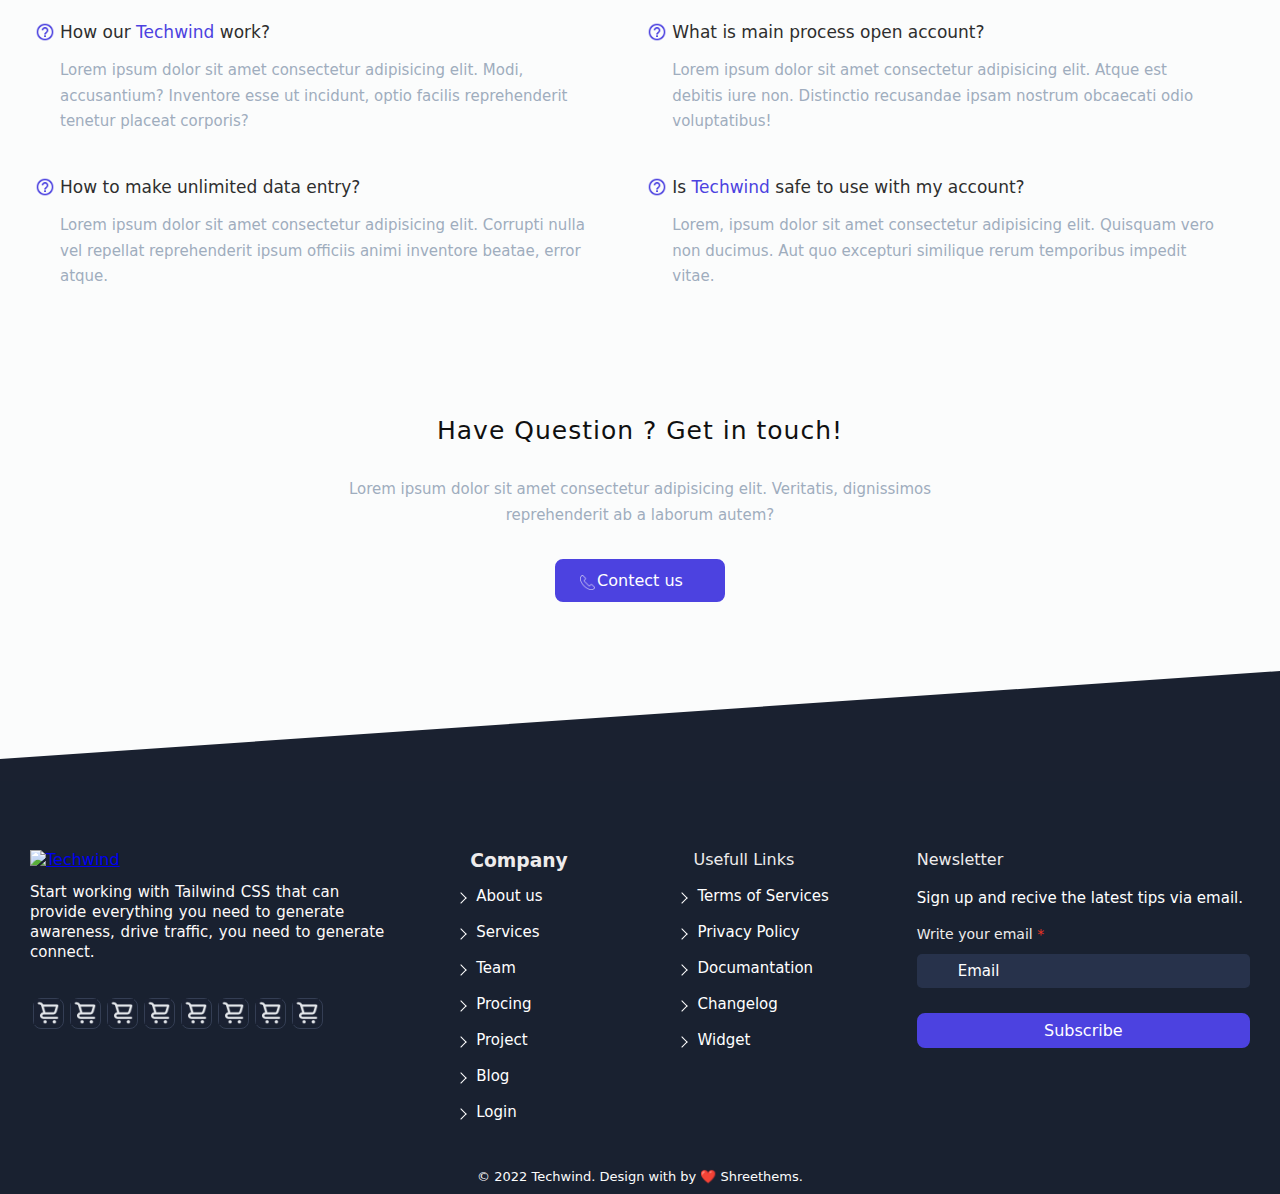
==== commit 9a6e1689: "adding before in footer css" ====
--- a/index.html
+++ b/index.html
@@ -323,70 +323,68 @@
     </div>
   </section>
   <div class="footer-head container"></div>
-  <footer class="footer-sec">
+  <footer class="footer-section">
     <div class="footer container">
-      <div class="footer-div aboutus-wrapper">
-        <div class="footer-logo">
-          <a href="/"><img src="./image/techwind-logo.png" alt="Techwind"></a>
-        </div>
-        <p class="footer-p">Start working with Tailwind CSS that can provide everything you need to generate awareness,
+      <div class="footer__aboutus">
+        <div class="footer__aboutus__logo">
+          <a href="/"><img class="footer__aboutus__logo__img" src="./image/techwind-logo.png" alt="Techwind"></a>
+        </div>
+        <p class="footer__aboutus__paragraph">Start working with Tailwind CSS that can provide everything you need to generate awareness,
           drive traffic,
           you
           need to generate
           connect.</p>
-        <div class="footer-kart-logo">
-          <div class="f-logo"><img class="logo-img" src="./image/footer-kart.png" alt="logo"></div>
-          <div class="f-logo"><img class="logo-img" src="./image/footer-kart.png" alt="logo"></div>
-          <div class="f-logo"><img class="logo-img" src="./image/footer-kart.png" alt="logo"></div>
-          <div class="f-logo"><img class="logo-img" src="./image/footer-kart.png" alt="logo"></div>
-          <div class="f-logo"><img class="logo-img" src="./image/footer-kart.png" alt="logo"></div>
-          <div class="f-logo"><img class="logo-img" src="./image/footer-kart.png" alt="logo"></div>
-          <div class="f-logo"><img class="logo-img" src="./image/footer-kart.png" alt="logo"></div>
-          <div class="f-logo"><img class="logo-img" src="./image/footer-kart.png" alt="logo"></div>
-        </div>
-      </div>
-      <div class="footer-div service-wrapper">
+        <div class="footer__aboutus__kart-logo">
+          <div class="kart-logo"><img class="kart-logo__img" src="./image/footer-kart.png" alt="logo"></div>
+          <div class="kart-logo"><img class="kart-logo__img" src="./image/footer-kart.png" alt="logo"></div>
+          <div class="kart-logo"><img class="kart-logo__img" src="./image/footer-kart.png" alt="logo"></div>
+          <div class="kart-logo"><img class="kart-logo__img" src="./image/footer-kart.png" alt="logo"></div>
+          <div class="kart-logo"><img class="kart-logo__img" src="./image/footer-kart.png" alt="logo"></div>
+          <div class="kart-logo"><img class="kart-logo__img" src="./image/footer-kart.png" alt="logo"></div>
+          <div class="kart-logo"><img class="kart-logo__img" src="./image/footer-kart.png" alt="logo"></div>
+          <div class="kart-logo"><img class="kart-logo__img" src="./image/footer-kart.png" alt="logo"></div>
+        </div>
+      </div>
+      <div class="footer__service">
         <div class="company">
-          <h3 class="footer-h3">Company</h3>
+          <h3 class="footer__service_heading">Company</h3>
           <ul>
-            <li class="footer-li"><div class="arrow right"></div><a class="footer-link" href="#">About us</a></li> 
-            <li class="footer-li"><div class="arrow right"></div><a class="footer-link" href="#">Services</a></li>
-            <li class="footer-li"><div class="arrow right"></div><a class="footer-link" href="#">Team</a></li>
-            <li class="footer-li"><div class="arrow right"></div><a class="footer-link" href="#">Procing</a></li>
-            <li class="footer-li"><div class="arrow right"></div><a class="footer-link" href="#">Project</a></li>
-            <li class="footer-li"><div class="arrow right"></div><a class="footer-link" href="#">Blog</a></li>
-            <li class="footer-li"><div class="arrow right"></div><a class="footer-link" href="#">Login</a></li>
+            <li class="footer__service__list"><a class="link" href="#">About us</a></li> 
+            <li class="footer__service__list"><a class="link" href="#">Services</a></li>
+            <li class="footer__service__list"><a class="link" href="#">Team</a></li>
+            <li class="footer__service__list"><a class="link" href="#">Procing</a></li>
+            <li class="footer__service__list"><a class="link" href="#">Project</a></li>
+            <li class="footer__service__list"><a class="link" href="#">Blog</a></li>
+            <li class="footer__service__list"><a class="link" href="#">Login</a></li>
           </ul>
         </div>
         <div class="usefull-links">
-          <h3 class="footer-h3">Usefull Links</h3>
+          <h3 class="footer__service__heading">Usefull Links</h3>
           <ul>
-            <li class="footer-li"><div class="arrow right"></div><a class="footer-link" href="#">Terms of Services</a></li>
-            <li class="footer-li"><div class="arrow right"></div><a class="footer-link" href="#">Privacy Policy</a></li>
-            <li class="footer-li"><div class="arrow right"></div><a class="footer-link" href="#">Documantation</a></li>
-            <li class="footer-li"><div class="arrow right"></div><a class="footer-link" href="#">Changelog</a></li>
-            <li class="footer-li"><div class="arrow right"></div><a class="footer-link" href="#">Widget</a></li>
+            <li class="footer__service__list"><a class="link" href="#">Terms of Services</a></li>
+            <li class="footer__service__list"><a class="link" href="#">Privacy Policy</a></li>
+            <li class="footer__service__list"><a class="link" href="#">Documantation</a></li>
+            <li class="footer__service__list"><a class="link" href="#">Changelog</a></li>
+            <li class="footer__service__list"><a class="link" href="#">Widget</a></li>
           </ul>
         </div>
       </div>
-      <div class="footer-div subscribe-wrapper">
-        <!-- <div class="footer-p"> -->
-        <h3>Newsletter</h3>
-        <p class="footer-p">Sign up and recive the latest tips via email.</p>
-        <label for="email">Write your email</label>
-        <input onkeypress="cleanErrorMsg()" type="email" class="placeholder-icon" id="footer-email"
-          placeholder="&#xf0e0;   Email">
-        <p class="error-msg" id="f-email-error"></p><br>
-        <button type="submit" class="btn btn--color" onclick="return validateEmail()">Subscribe</button>
-        <!-- </div> -->
+      <div class="footer__subscribe">
+        <h3 class="footer__subscribe__heading">Newsletter</h3>
+        <p class="footer__subscribe__paragraph">Sign up and recive the latest tips via email.</p>
+        <label class="footer__subscribe__label" for="email">Write your email</label>
+        <img class="footer__subscribe__icon" src="./image/icons8-mail-24.png" alt="">
+        <input onkeypress="cleanErrorMsg()" type="email" class="footer__subscribe__input" id="footer-email" placeholder="Email">
+        <p class="error-msg" id="f-email-error"></p>
+        <button type="submit" class="btn btn--color btn--style" onclick="return validateEmail()">Subscribe</button>
       </div>
     </div>
     <div class="copyright">
       <p class="copyright-p">© 2022 Techwind. Design with by ❤️ Shreethems.</p>
     </div>
-    <button class="scroll-top" id="scroll-top" onclick="scrollTopHeader()"><img class="up-arrow"
-        src="./image/up-arrow.png" alt="up-arrow"></button>
   </footer>
+  <button class="scroll-top" id="scroll-top" onclick="scrollTopHeader()"><img class="up-arrow"
+      src="./image/up-arrow.png" alt="up-arrow"></button>
   <script src="./main.js"></script>
 </body>
 </html>--- a/styles/style.css
+++ b/styles/style.css
@@ -36,7 +36,7 @@
         color: #1e1d1d;
         display: flex;
         text-align: center;
-        font-size: 11px;
+        font-size: 13px;
         padding-right: 0px; }
         .navbar__menu .menu__element i {
           margin: -3px 2px;
@@ -129,7 +129,7 @@
   justify-content: space-between;
   flex-direction: column;
   padding-top: 100px;
-  padding-bottom: 30px;
+  padding-bottom: 70px;
   background-color: white; }
   @media (min-width: 1000px) {
     .top-banner {
@@ -146,8 +146,8 @@
       font-size: 39px; }
       @media (min-width: 600px) {
         .top-banner__content .heading--size {
-          font-size: 42px;
-          line-height: 50px; } }
+          font-size: 50px;
+          line-height: 70px; } }
     .top-banner__content .banner-button {
       padding-top: 3%;
       margin-bottom: 3%;
@@ -213,7 +213,7 @@
 
 .way-to-build-website {
   display: flex;
-  justify-content: space-around;
+  justify-content: space-between;
   align-items: center;
   flex-wrap: wrap; }
   .way-to-build-website .sec-img {
@@ -234,7 +234,7 @@
     @media (min-width: 1000px) {
       .way-to-build-website .content {
         width: 45%;
-        padding: 3% 5%;
+        padding: 3% 3%;
         background-color: #fbfcfc; } }
     .way-to-build-website .content .sec3-p2 {
       font-size: 18px;
@@ -258,16 +258,14 @@
       @media (min-width: 1000px) {
         .way-to-build-website .content .sec3-li {
           width: 100%;
-          font-size: 13px; } }
+          font-size: 15px; } }
 
 .sec-4 {
   display: flex;
   justify-content: space-between;
   align-items: center;
+  flex-direction: column-reverse;
   background-color: #fbfcfc;
-  flex-direction: column-reverse;
-  align-items: center;
-  justify-content: space-around;
   padding: 42px 0px; }
   @media (min-width: 1000px) {
     .sec-4 {
@@ -291,7 +289,7 @@
       list-style: none; }
       @media (min-width: 600px) {
         .sec-4 .content .sec4-li {
-          font-size: 13px; } }
+          font-size: 15px; } }
   .sec-4 .form {
     padding: 16px;
     border-radius: 8px;
@@ -315,7 +313,7 @@
         .sec-4 .form__input {
           width: 100%;
           height: 37px;
-          font-size: 13px; } }
+          font-size: 15px; } }
     .sec-4 .form__label {
       padding: 0px 0px;
       font-size: 15px;
@@ -324,8 +322,8 @@
       margin-bottom: -10px; }
       @media (min-width: 600px) {
         .sec-4 .form__label {
-          font-size: 13px;
-          margin-bottom: -9px; } }
+          font-size: 15px;
+          margin-bottom: -7px; } }
     .sec-4 .form__btn {
       width: 100%;
       height: 37px; }
@@ -353,7 +351,8 @@
       height: 15px; }
     @media (min-width: 600px) {
       .sec-4 .form {
-        width: 345px; } }
+        width: 373px;
+        margin-right: 50px; } }
   .sec-4 .submit-form {
     display: none;
     margin-left: 30%;
@@ -394,6 +393,9 @@
     padding: 40px 0px 20px; }
     @media (min-width: 500px) {
       .sec-5 .sec5-heading {
+        padding: 3% 20%; } }
+    @media (min-width: 1100px) {
+      .sec-5 .sec5-heading {
         padding: 3% 30%; } }
     .sec-5 .sec5-heading .sec5-heading {
       padding: 20px 0px;
@@ -410,20 +412,28 @@
     border-radius: 100%;
     border: 2px solid #ffffff; }
   .sec-5 .prev_btn {
-    display: none;
-    margin: 6% 0% 0% -1%; }
+    display: none; }
     @media (min-width: 900px) {
       .sec-5 .prev_btn {
+        display: block;
+        margin: 10% 0% 0% -1%; } }
+    @media (min-width: 1100px) {
+      .sec-5 .prev_btn {
+        margin: 6% 0% 0% -1%;
         display: block; } }
     .sec-5 .prev_btn .angle {
       color: black;
       transform: rotate(135deg); }
   .sec-5 .next_btn {
-    display: none;
-    margin: 6% 10% 0% 86%; }
+    display: none; }
     @media (min-width: 900px) {
       .sec-5 .next_btn {
-        display: block; } }
+        display: block;
+        margin: 10% 10% 0% 94%; } }
+    @media (min-width: 1100px) {
+      .sec-5 .next_btn {
+        display: block;
+        margin: 6% 10% 0% 87%; } }
     .sec-5 .next_btn .angle {
       color: black; }
 
@@ -455,6 +465,9 @@
         flex-direction: row;
         text-align: left;
         padding: 0px 0px;
+        width: 47vw; } }
+    @media (min-width: 1100px) {
+      .slide .profile-card {
         width: 43vw; } }
     .slide .profile-card .sec5-mob-img {
       width: 132px;
@@ -546,7 +559,7 @@
       color: #9fadbe; }
       @media (min-width: 600px) {
         .sec-6 .cards .card-li {
-          font-size: 13px; } }
+          font-size: 15px; } }
     @media (min-width: 900px) {
       .sec-6 .cards .btn--getStart {
         height: 40px;
@@ -596,7 +609,7 @@
     color: #2e2e2e; }
     @media (min-width: 1000px) {
       .question__list {
-        font-size: 16px; } }
+        font-size: 17px; } }
   .question .paragraph--faq {
     padding: 0px; }
 
@@ -635,7 +648,7 @@
     .footer-head {
       border-left: 1600px solid #1a2130; } }
 
-.footer-sec {
+.footer-section {
   width: 100%;
   background-color: #192130; }
 
@@ -653,104 +666,164 @@
     .footer {
       flex-direction: row;
       align-items: flex-start; } }
-  .footer .aboutus-wrapper {
+  .footer__aboutus {
     padding: 7% 0% 0%;
     padding-left: 20px; }
     @media (min-width: 900px) {
-      .footer .aboutus-wrapper {
-        width: 33%;
+      .footer__aboutus {
+        width: 33%; } }
+    @media (min-width: 1100px) {
+      .footer__aboutus {
         padding: 0%; } }
-    .footer .aboutus-wrapper .footer-logo {
+    .footer__aboutus__logo {
       width: 220px; }
-      .footer .aboutus-wrapper .footer-logo img {
+      .footer__aboutus__logo__img {
         width: 170px; }
         @media (min-width: 800px) {
-          .footer .aboutus-wrapper .footer-logo img {
+          .footer__aboutus__logo__img {
             width: 140px; } }
-    .footer .aboutus-wrapper .footer-p {
-      font-size: 13px;
+    .footer__aboutus__paragraph {
+      font-size: 15px;
       color: #fdfafa;
       line-height: 20px;
       word-spacing: 1px;
       padding: 13px 0px; }
       @media (max-width: 500px) {
-        .footer .aboutus-wrapper .footer-p {
+        .footer__aboutus__paragraph {
           width: 80vw;
           font-size: 17px;
           font-weight: 300; } }
-  .footer .service-wrapper {
+    .footer__aboutus__kart-logo {
+      display: flex;
+      width: 100%;
+      margin: 20px 0px 40px;
+      justify-content: flex-start; }
+      @media (min-width: 600px) {
+        .footer__aboutus__kart-logo {
+          width: 50vw;
+          font-size: 30px; } }
+      @media (min-width: 1000px) {
+        .footer__aboutus__kart-logo {
+          width: 28vw;
+          font-size: 30px; } }
+      .footer__aboutus__kart-logo .kart-logo {
+        height: 36px;
+        width: 36px;
+        border-radius: 8px;
+        margin: 1.5px;
+        border: 1px solid #343e54;
+        align-content: center; }
+        @media (min-width: 500px) {
+          .footer__aboutus__kart-logo .kart-logo {
+            border-radius: 8px;
+            margin: 3px; } }
+        @media (min-width: 900px) {
+          .footer__aboutus__kart-logo .kart-logo {
+            height: 31px;
+            width: 31px;
+            margin: 3px; } }
+        .footer__aboutus__kart-logo .kart-logo__img {
+          width: 90%;
+          height: 90%;
+          margin-bottom: 6px; }
+  .footer__service {
     display: flex;
     flex-direction: column;
     width: 100%;
     padding-left: 20px; }
     @media (min-width: 500px) {
-      .footer .service-wrapper {
+      .footer__service {
         width: 50%;
         flex-direction: row;
         justify-content: space-around;
         align-items: flex-start; } }
-    .footer .service-wrapper .footer-h3 {
-      font-size: 18px; }
+    .footer__service__heading {
+      font-size: 18px;
+      margin-top: 20px;
+      margin-left: -6px; }
       @media (min-width: 900px) {
-        .footer .service-wrapper .footer-h3 {
-          font-size: 14px;
+        .footer__service__heading {
+          font-size: 16px;
           font-weight: 400;
-          margin-left: -11px;
-          margin-bottom: 16px; } }
-    .footer .service-wrapper .footer-li {
+          margin: 0px 0px 8px 2px; } }
+    .footer__service__list {
       margin: 6px;
       font-size: 13px;
       color: white;
       list-style: none; }
       @media (min-width: 500px) {
-        .footer .service-wrapper .footer-li {
-          font-size: 13px;
+        .footer__service__list {
+          font-size: 15px;
           font-weight: 300;
           padding: 2px 0px;
           width: 100%; } }
-      .footer .service-wrapper .footer-li .footer-link {
-        text-decoration: none;
-        color: white; }
-  .footer .subscribe-wrapper {
+      .footer__service__list::before {
+        content: "";
+        border: solid black;
+        border-width: 0 1.5px 1.5px 0;
+        display: table-cell;
+        width: 7px;
+        height: 7px;
+        position: relative;
+        border-color: white;
+        top: 15px;
+        left: -19px;
+        transform: rotate(-45deg);
+        -webkit-transform: rotate(-45deg); }
+  .footer__subscribe {
     display: flex;
     flex-direction: column;
     align-items: flex-start;
     margin-left: 20px; }
     @media (min-width: 500px) {
-      .footer .subscribe-wrapper {
+      .footer__subscribe {
         font-size: 19px; } }
     @media (min-width: 900px) {
-      .footer .subscribe-wrapper {
+      .footer__subscribe {
+        padding-right: 20px; } }
+    @media (min-width: 1100px) {
+      .footer__subscribe {
+        padding: 0%;
         width: 33%; } }
-    .footer .subscribe-wrapper h3 {
+    .footer__subscribe__heading {
       padding-bottom: 15px;
       font-size: 21px; }
       @media (min-width: 500px) {
-        .footer .subscribe-wrapper h3 {
+        .footer__subscribe__heading {
           font-size: 21px; } }
       @media (min-width: 900px) {
-        .footer .subscribe-wrapper h3 {
+        .footer__subscribe__heading {
           padding-bottom: 20px;
           font-size: 16px;
           font-weight: 400; } }
-    .footer .subscribe-wrapper .footer-p {
+    .footer__subscribe__paragraph {
       font-size: 15px;
       padding-bottom: 2%;
       color: white; }
       @media (min-width: 900px) {
-        .footer .subscribe-wrapper .footer-p {
+        .footer__subscribe__paragraph {
           font-weight: 300;
-          font-size: 13px; } }
-    .footer .subscribe-wrapper label {
+          font-size: 15px; } }
+    .footer__subscribe__label {
       font-size: 14px;
       margin: 13px 0px 12px; }
-    .footer .subscribe-wrapper label:after {
+    .footer__subscribe label:after {
       color: #e32;
       content: ' *';
       display: inline; }
-    .footer .subscribe-wrapper input {
+    .footer__subscribe__icon {
+      position: relative;
+      top: 35px;
+      left: 11px; }
+      @media (min-width: 500px) {
+        .footer__subscribe__icon {
+          top: 42px; } }
+      @media (min-width: 1000px) {
+        .footer__subscribe__icon {
+          top: 30px; } }
+    .footer__subscribe__input {
       font-size: 16px;
-      padding-left: 10px;
+      padding-left: 41px;
       color: white;
       background-color: #27324b;
       width: 90%;
@@ -758,85 +831,52 @@
       border: none;
       border-radius: 5px; }
       @media (min-width: 500px) {
-        .footer .subscribe-wrapper input {
+        .footer__subscribe__input {
+          width: 70%;
+          height: 60px;
+          font-size: 18px; } }
+      @media (min-width: 800px) {
+        .footer__subscribe__input {
+          width: 50%;
+          height: 60px; } }
+      @media (min-width: 1000px) {
+        .footer__subscribe__input {
+          width: 100%;
+          height: 34px;
+          font-size: 15px; } }
+      .footer__subscribe__input::placeholder {
+        color: white; }
+    .footer__subscribe .error-msg {
+      font-size: 12px;
+      color: red;
+      margin: 0px;
+      padding: 0px;
+      height: 25px; }
+    .footer__subscribe .btn--style {
+      width: 90%; }
+      @media (min-width: 500px) {
+        .footer__subscribe .btn--style {
           width: 70%;
           height: 60px; } }
       @media (min-width: 800px) {
-        .footer .subscribe-wrapper input {
+        .footer__subscribe .btn--style {
           width: 50%;
           height: 60px; } }
       @media (min-width: 1000px) {
-        .footer .subscribe-wrapper input {
-          width: 100%;
-          height: 34px;
-          font-size: 14px; } }
-    .footer .subscribe-wrapper .error-msg {
-      font-size: 12px;
-      color: red;
-      margin: 0px;
-      padding: 0px; }
-    .footer .subscribe-wrapper ::placeholder {
-      color: white;
-      padding-left: 10px; }
-    .footer .subscribe-wrapper .btn {
-      width: 90%; }
-      @media (min-width: 500px) {
-        .footer .subscribe-wrapper .btn {
-          width: 70%;
-          height: 60px; } }
-      @media (min-width: 800px) {
-        .footer .subscribe-wrapper .btn {
-          width: 50%;
-          height: 60px; } }
-      @media (min-width: 1000px) {
-        .footer .subscribe-wrapper .btn {
+        .footer__subscribe .btn--style {
           width: 100%;
           height: 35px; } }
   .footer .arrow {
     position: relative;
-    /* margin: 8px -11px; */
     border-color: white;
     top: 11px;
     left: -14px; }
-  .footer .footer-kart-logo {
-    display: flex;
-    width: 100%;
-    margin: 20px 0px 40px;
-    justify-content: flex-start; }
-    @media (min-width: 600px) {
-      .footer .footer-kart-logo {
-        width: 50vw;
-        font-size: 30px; } }
-    @media (min-width: 1000px) {
-      .footer .footer-kart-logo {
-        width: 28vw;
-        font-size: 30px; } }
-    .footer .footer-kart-logo .f-logo {
-      height: 36px;
-      width: 36px;
-      border-radius: 8px;
-      margin: 1.5px;
-      border: 1px solid #343e54;
-      align-content: center; }
-      @media (min-width: 500px) {
-        .footer .footer-kart-logo .f-logo {
-          border-radius: 8px;
-          margin: 3px; } }
-      @media (min-width: 900px) {
-        .footer .footer-kart-logo .f-logo {
-          height: 26px;
-          width: 26px;
-          margin: 3px; } }
-      .footer .footer-kart-logo .f-logo .logo-img {
-        width: 90%;
-        height: 90%;
-        margin-bottom: 6px; }
 
 .copyright {
   width: 100%;
   text-align: center;
   color: white;
-  font-size: 12px;
+  font-size: 13px;
   margin-top: 30px;
   padding: 10px; }
   @media (min-width: 900px) {
@@ -911,7 +951,7 @@
   height: 7px; }
 
 .heading {
-  font-size: 24px;
+  font-size: 27px;
   letter-spacing: 1px;
   color: #101010;
   font-weight: 440; }
@@ -922,12 +962,16 @@
       font-weight: 455; } }
 
 .find-more-link {
-  font-size: 14px;
+  font-size: 15px;
   padding-left: 8px;
   text-decoration: none;
   color: #5046e4;
   list-style: none; }
 
+.link {
+  text-decoration: none;
+  color: white; }
+
 .right {
   transform: rotate(-45deg);
   -webkit-transform: rotate(-45deg); }
@@ -940,14 +984,14 @@
   font-size: 16px;
   color: #9fadbe;
   margin: 3% 0%;
-  line-height: 1.5;
+  line-height: 1.7;
   padding: 2% 0%; }
   @media (min-width: 600px) {
     .paragraph {
       font-size: 16px; } }
   @media (min-width: 1100px) {
     .paragraph {
-      font-size: 14px; } }
+      font-size: 15px; } }
 
 .list {
   list-style: none;
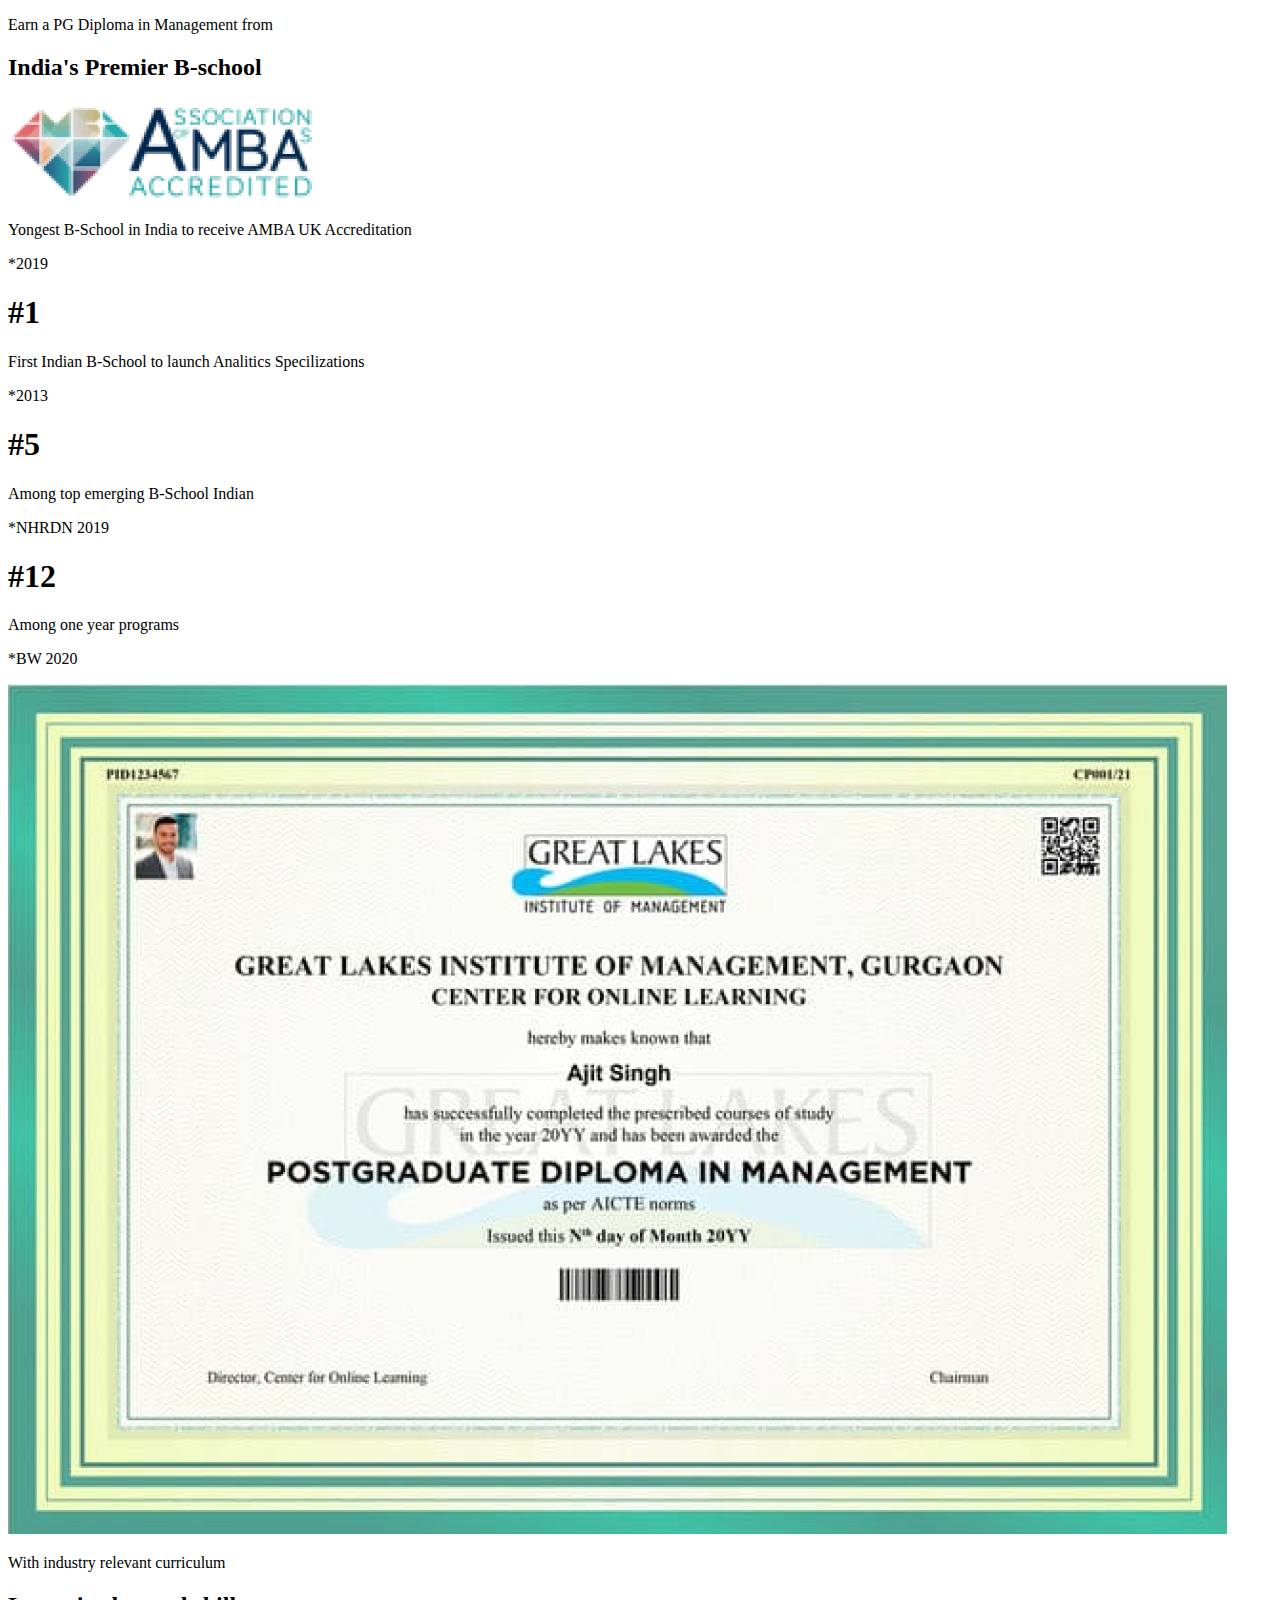
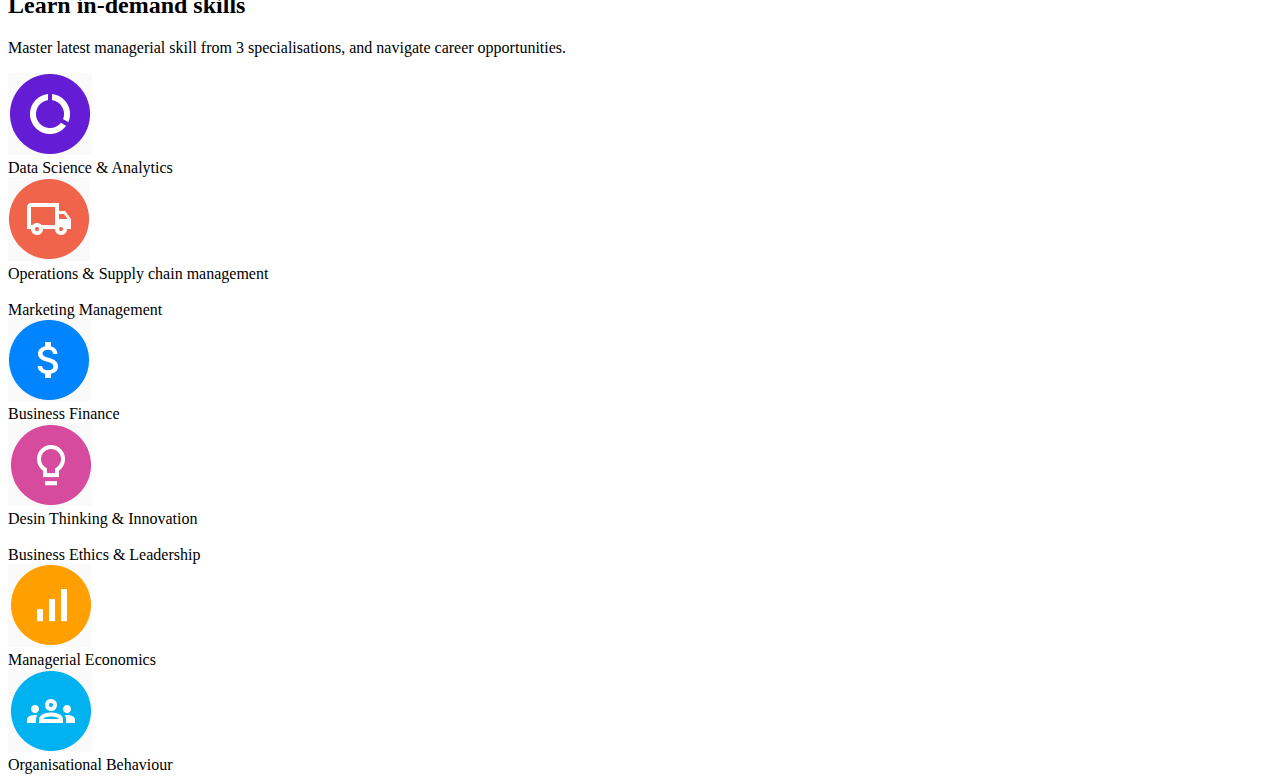
==== commit f8d50aa8: "new project" ====
--- a/index.html
+++ b/index.html
@@ -2,389 +2,105 @@
 <html lang="en">
 
 <head>
-  <meta charset="UTF-8">
-  <meta http-equiv="X-UA-Compatible" content="IE=edge">
-  <meta name="viewport" content="width=device-width, initial-scale=1.0">
-  <title>Techwind</title>
-  <link rel="stylesheet" href="./styles/style.css">
-  <link rel="stylesheet" href="https://cdnjs.cloudflare.com/ajax/libs/font-awesome/4.7.0/css/font-awesome.min.css">
+    <meta charset="UTF-8">
+    <meta http-equiv="X-UA-Compatible" content="IE=edge">
+    <meta name="viewport" content="width=device-width, initial-scale=1.0">
+    <title>pgdm</title>
+    <link rel="stylesheet" href="./secondProj/style.css">
 </head>
 
 <body>
-  <header class="header">
-    <nav class="navbar container">
-      <div class="navbar__logo">
-        <a href="/"><img class="logo-img" src="./image/logo.jpg" alt="logo"></a>
-      </div>
-      <ul class="navbar__menu" id="nav-list">
-        <li class="menu"><a class="menu__element" href="#home"><span>HOME</span></a>
-        </li>
-        <li class="menu"><a class="menu__element" href="#landing" class="arrow-icon">LANDING <i
-              class="fa fa-angle-down"></i></a>
-          <div class="select-option">
-            <a class="menu-opt" href="">option1</a>
-            <a class="menu-opt" href="">option1</a>
-            <a class="menu-opt" href="">option1</a>
-          </div>
-        </li>
-        <li class="menu"><a class="menu__element" href="#page">PAGES <i class="fa fa-angle-down"></i></a>
-          <div class="select-option">
-            <a class="menu-opt" href="">option2</a>
-            <a class="menu-opt" href="">option2</a>
-            <a class="menu-opt" href="">option3</a>
-          </div>
-        </li>
-        <li class="menu"><a class="menu__element" href="#portfolio">PORTFOLIO <i class="fa fa-angle-down"></i></a>
-          <div class="select-option">
-            <a class="menu-opt" href="">option2</a>
-            <a class="menu-opt" href="">option2</a>
-            <a class="menu-opt" href="">option3</a>
-          </div>
-        </li>
-        <li class="menu"><a class="menu__element" href="#docs">DOCS <i class="fa fa-angle-down"></i></a>
-          <div class="select-option">
-            <a class="menu-opt" href="">option2</a>
-            <a class="menu-opt" href="">option2</a>
-            <a class="menu-opt" href="">option3</a>
-          </div>
-        </li>
-        <li class="menu"><a class="menu__element" onclick="contectUs()">CONTACT</a></li>
-      </ul>
-      <div class="navbar__icon">
-        <div class="icons">
-          <div class="icon" id="setting">
-            <a href="/setting">
-              <img class="icon__img" src="./image/setting.png" alt="setting" srcset="">
-            </a>
-          </div>
-          <div class="icon icon__color" id="kart">
-            <a href="/kart">
-              <img class="icon__img" src="./image/kart.png" alt="kart" srcset="">
-            </a>
-          </div>
-          <div class="hamburger" onclick="hamburger()">
-            <div class="bar bar__1" id="bar1"></div>
-            <div class="bar bar__2" id="bar2"></div>
-            <div class="bar bar__3" id="bar3"></div>
-          </div>
+    <section class="section pgdm-certificate">
+        <div class="container content" >
+            <div class="card-heading">
+                <div class="heading">
+                    <p class="heading__overline">Earn a PG Diploma in Management from</p>
+                    <h2 class="heading__title">India's Premier B-school</h2>
+                </div>
+                <div>
+                    <div class="cards">
+                        <div class="card">
+                            <img class="card__title__logo" src="./img/amba-logo.png" alt="">
+                            <p class="card__content">
+                                Yongest B-School in India to receive AMBA UK Accreditation
+                            </p>
+                            <p class="card__footer">*2019</p>
+                        </div>
+                        <div class="card">
+                            <h1 class="card__title card__title__card2--color">#1</h1>
+                            <p class="card__content">
+                                First Indian B-School to launch Analitics Specilizations
+                            </p>
+                            <p class="card__footer">*2013</p>
+                        </div>
+                        <div class="card">
+                            <h1 class="card__title card__title__card3--color">#5</h1>
+                            <p class="card__content">Among top emerging B-School Indian</p>
+                            <p class="card__footer">*NHRDN 2019</p>
+                        </div>
+                        <div class="card">
+                            <h1 class="card__title card__title__card4--color">#12</h1>
+                            <p class="card__content">
+                                Among one year programs
+                            </p>
+                            <p class="card__footer">*BW 2020</p>
+                        </div>
+                    </div>
+                </div>
+            </div>
+            <div>
+                <img class="certificate-img" src="./img/Certificate.png" alt="certificate">
+            </div>
         </div>
-      </div>
-    </nav>
-  </header>
-  <section class="section">
-    <div class="top-banner container">
-      <div class="top-banner__content" id="top-content">
-        <h1 class="heading heading--size">Our Creativity Is Your <span>Success</span></h1>
-        <p class="paragraph">
-          Lorem ipsum dolor, sit amet consectetur sit amet consectetur adipisicing elit. A molestiae dolorum aperiam.
-        </p>
-        <div class="banner-button">
-          <button class="btn btn--color btn--topBanner"><i class="fa fa-envelope"></i> Get Started</button>
-          <button class="btn btn--topBanner"><i class="fa fa-book"></i> Documentation</button>
+    </section>
+    <section class="section demand-skills">
+        <div class="container skills">
+            <div class="skills-heading">
+                <p class="skills-heading__overline">
+                    With industry relevant curriculum
+                </p>
+                <h2 class="skills-heading__title">Learn in-demand skills</h2>
+                <p class="skills-heading__subtitle">
+                    Master latest managerial skill from 3 specialisations, and navigate career opportunities.
+                </p>
+            </div>
+            <div class="all-course">
+                <div class="course">
+                    <img src="./img/data-science.png" class="course__logo" alt="">
+                    <div class="course__list">Data Science & Analytics</div>
+                </div>
+                <div class="course">
+                    <img src="./img/supply-chain.png" class="course__logo" alt="">
+                    <div class="course__list">Operations & Supply chain management</div>
+                </div>
+                <div class="course">
+                    <img src="./img/marketing.png" class="course__logo" alt="">
+                    <div class="course__list">Marketing Management</div>
+                </div>
+                <div class="course">
+                    <img src="./img/finance.png" class="course__logo" alt="">
+                    <div class="course__list">Business Finance</div>
+                </div>
+                <div class="course">
+                    <img src="./img/thinking.png" class="course__logo" alt="">
+                    <div class="course__list">Desin Thinking & Innovation</div>
+                </div>
+                <div class="course">
+                    <img src="./img/leadership.png" class="course__logo" alt="">
+                    <div class="course__list">Business Ethics & Leadership</div>
+                </div>
+                <div class="course">
+                    <img src="./img/Economics.png" class="course__logo" alt="">
+                    <div class="course__list">Managerial Economics</div>
+                </div>
+                <div class="course">
+                    <img src="./img/ob.png" class="course__logo" alt="">
+                    <div class="course__list">Organisational Behaviour</div>
+                </div>
+            </div>
         </div>
-      </div>
-      <div class="content top-image" id="top-image">
-        <img class="image" src="./image/section1Img.png" alt="first image">
-      </div>
-    </div>
-  </section>
-  <div class="logo-top-border"></div>
-  <section class="section logo-sec">
-    <div class="sec2-logo container">
-      <div class="mnc-logo"><img class="sec2-img" src="./image/amazon.png" alt="amazon"></div>
-      <div class="mnc-logo"><img class="sec2-img" src="./image/google.png" alt="google"></div>
-      <div class="mnc-logo"><img class="sec2-img" src="./image/lenovo.png" alt="lenovo"></div>
-      <div class="mnc-logo"><img class="sec2-img" src="./image/paypal.png" alt="paypal"></div>
-      <div class="mnc-logo"><img class="sec2-img" src="./image/spotify.png" alt="Spotify"></div>
-      <div class="mnc-logo"><img class="sec2-img" src="./image/shopify.png" alt="shopify"></div>
-    </div>
-  </section>
-  <section class="section sec-color">
-    <div class="container">
-      <din class="sec-3">
-        <div class="how-it-work">
-          <h1 class=" heading sec3-h1">How It Work?</h1>
-          <p class="paragraph">Lorem ipsum dolor sit amet consectetur adipisicing elit. Molestias beatae nostrum nemo
-            atque
-            ea nobis?
-          </p>
         </div>
-        <div class="way-to-build-website">
-          <img class="sec-img" src="./image/sec3img.png" alt="sec-3 image">
-          <div class="content">
-            <h1 class="heading">Change the way you build websites</h1>
-            <p class="paragraph">Lorem ipsum dolor sit amet consectetur adipisicing elit. Perspiciatis unde quae beatae
-              earum
-              cupiditate commodi ad molestias nisi maxime rem!</p>
-            <ul class="section3List">
-              
-              <li class="sec3-li"><div class="circle"></div><div class="tick-mark"></div> Lorem ipsum dolor sit amet consec tetur adipisicing.</li>
-              <li class="sec3-li"><div class="circle"></div><div class="tick-mark"></div> Lorem ipsum dolor sit amet consec tetur adipisicing.</li>
-              <li class="sec3-li"><div class="circle"></div><div class="tick-mark"></div> Lorem ipsum dolor sit amet consec tetur adipisicing.</li>
-             </ul>
-            <div>
-              <a class="find-more-link" id="find-out-more" href="./">Find Out More</a>
-              <div class="angle"></div>
-            </div>
-          </div>
-        </div>
-      </din>
-    </div>
-  </section>
-  <section class="section sec-color">
-    <div class="sec-4 container">
-      <div class="content">
-        <h1 class="heading sec4-heading">Speed up your development with <span>Techwind</span></h1>
-        <p class="paragraph">Lorem, ipsum dolor sit amet consectetur adipisicing elit. A, neque! Aperiam, incidunt
-          sit amet consectetur
-          adipisicing.</p>
-        <ul> 
-          <li class="sec4-li"><div class="circle"></div><div class="tick-mark"></div>Lorem ipsum dolor sit amet conse ctetur adipisicing.</li>
-          <li class="sec4-li"><div class="circle"></div><div class="tick-mark"></div>Lorem ipsum dolor sit amet conse ctetur adipisicing.</li>
-          <li class="sec4-li"><div class="circle"></div><div class="tick-mark"></div>Lorem ipsum dolor sit amet conse ctetur adipisicing.</li>
-        </ul>
-        <div class="inline-block">
-          <a class="find-more-link" id="find-out-more" href="./">Find Out More </a>
-          <div class="angle"></div>
-        </div>
-      </div>
-      <form class="form" id="leadForm" name="leadForm" method="post" action="#" onsubmit="return validateForm()">
-        <div><img class="form__img" src="./image/mobile-template.jpg" alt=""></div>
+    </section>
+</body>
 
-        <label class="form__label" for="name">Your Name :</label><br>
-        <div class="form__icon">
-          <img class="key-icon" src="./image/icons8-user-24.png" alt="">
-          <input onkeypress="cleanErrorMsg()" class="form__input" type="text" id="name" name="name"
-            class="placeholder-icon" placeholder="Name"><br>
-        </div>
-        <p class="name-error" id="name-error"></p>
-
-        <label class="form__label" for="email">Your Email :</label><br>
-        <div class="form__icon">
-          <img class="key-icon" src="./image/icons8-mail-50.png" alt="">
-          <input onkeypress="cleanErrorMsg()" class="form__input" type="" class="placeholder-icon" name="email"
-            id="email" placeholder="Email"><br>
-        </div>
-        <p class="name-error" id="email-error"></p>
-
-        <label class="form__label" for="password">Enter Password :</label><br>
-        <div class="form__icon">
-          <img class="key-icon" src="./image/icons8-key-64.png" alt="">
-          <input onkeypress="cleanErrorMsg()" class="form__input" type="password" id="password" name="password"
-            placeholder="Password">
-        </div>
-        <p class="name-error" id="password-error"></p>
-
-        <button class="btn btn--color form__btn" type="submit">Download</button>
-      </form>
-      <div class="submit-form" id="submit-form">
-        <button onclick="closePopup()" class="close-btn"><i class="fa fa-window-close" aria-hidden="true"></i></button>
-        <div class="thankyou">
-          <h3>Thank You</h3>
-          <p>Form Submited Successfully</p>
-        </div>
-      </div>
-    </div>
-  </section>
-  <section class="section">
-    <div class="sec-5 container">
-      <div class="sec5-heading">
-        <h3 class="sec5-heading">We believe in building each other and hence</h3>
-        <h1 class="heading">Work with some amazing partners</h1>
-        <p class="paragraph">Lorem ipsum dolor sit, amet consectetur adipisicing elit. Laborum voluptatem nam ipsa quis
-          tempora ut.</p>
-      </div>
-      <div class="scroll-box" id="scroll-box">
-        <div class="scroll-wrapper" id="scroll-wrapper">
-          <button class="prev_btn scroll-button" type="button" onclick="prev_btn()" id="prev">
-            <div class="angle"></div>
-          </button>
-          <button class="next_btn scroll-button" type="button" onclick="next_btn()" id="next">
-            <div class="angle"></div>
-          </button>
-          <li class="slide">
-            <div class="profile-card">
-              <img class="sec5-mob-img" src="./image/profile.jpeg" alt="">
-              <div class="profile-details">
-                <p class="paragraph sec5-card-p">"Lorem ipsum dolor, sit amet consectetur adipisicing sit amet
-                  consectetur
-                  adipisicing elit. Nihil, sed! a adiping elit. Nihil, sed"</p>
-                <h3><span>user name</span></h3>
-                <h4>Staff Engineer</h4>
-              </div>
-            </div>
-          </li>
-          <li class="slide">
-            <div class="profile-card">
-              <img class="sec5-mob-img" src="./image/profile.jpeg" alt="">
-              <div class="profile-details">
-                <p class="paragraph">"Lorem ipsum dolor, sit amet consectetur adipisicing sit amet consectetur
-                  adipisicing
-                  elit. Nihil, sed! a adiping elit. Nihil, sed"</p>
-                <h3><span>user name</span></h3>
-                <h4>Staff Engineer</h4>
-              </div>
-            </div>
-          </li>
-          <li class="slide">
-            <div class="profile-card">
-              <img class="sec5-mob-img" src="./image/profile.jpeg" alt="">
-              <div class="profile-details">
-                <p class="paragraph"> "Lorem ipsum dolor, sit amet consectetur sit amet consectetur adipisicing
-                  adipisicing
-                  elit. Nihil, sed! a adipng elit. Nihil, sed"</p>
-                <h3><span>user name</span></h3>
-                <h4>Staff Engineer</h4>
-              </div>
-            </div>
-          </li>
-        </div>
-      </div>
-    </div>
-  </section>
-  <section class="section">
-    <div class="sec-6 container">
-      <div class="content">
-        <h1 class="heading sec6-h1">Our Comfortable Rates</h1>
-        <p class="paragraph">Lorem ipsum, dolor sit amet consectetur adipisicing elit. Ullam architecto maiores
-          perspiciatis? Earum natus!</p>
-        <button class="btn--size btn btn--color"><img class="overlap-circle" src="./image/circle-overlap.png"
-            alt="">Subscribe Now</button>
-      </div>
-      <div class="cards">
-        <div class="card">
-          <div class="card-heading"><span>STARTER</span></div>
-          <div class="emi"><sup>$</sup>39/mo</div>
-          <ul>
-            <li class="card-li"><div class="circle"></div><div class="tick-mark"></div>Full access</li>
-            <li class="card-li"><div class="circle"></div><div class="tick-mark"></div>Source File</li>
-            <li class="card-li"><div class="circle"></div><div class="tick-mark"></div>Free appointment</li>
-            <li class="card-li"><div class="circle"></div><div class="tick-mark"></div>Enhance Security</li>
-          </ul>
-          <button class="btn btn--color btn--getStart">Get Started</button>
-        </div>
-        <div class="card">
-          <div class="card-heading"><span>PROFESSIONAL</span></div>
-          <div class="emi"><sup>$</sup>39/mo</div>
-          <ul>
-            <li class="card-li"><div class="circle"></div><div class="tick-mark"></div>Full access</li>
-            <li class="card-li"><div class="circle"></div><div class="tick-mark"></div>Source File</li>
-            <li class="card-li"><div class="circle"></div><div class="tick-mark"></div>Free appointment</li>
-            <li class="card-li"><div class="circle"></div><div class="tick-mark"></div>Enhance Security</li>
-          </ul>
-          <button class="btn btn--color btn--getStart">Get Started</button>
-        </div>
-      </div>
-    </div>
-  </section>
-  <section class="section sec-color">
-    <div class="question container">
-      <div>
-        <li class="question__list"><img class="question__icon" src="./image/icons8-help-24 (1).png" alt="icon">How our <span>Techwind</span> work?
-          <p class="paragraph paragraph--faq">Lorem ipsum dolor sit amet consectetur adipisicing elit. Modi,
-            accusantium? Inventore esse
-            ut incidunt, optio facilis reprehenderit tenetur placeat corporis?</p>
-        </li>
-      </div>
-      <div>
-        <li class="question__list"><img class="question__icon" src="./image/icons8-help-24 (1).png" alt="icon">What is main process open account?
-          <p class="paragraph paragraph--faq">Lorem ipsum dolor sit amet consectetur adipisicing elit. Atque est debitis
-            iure non.
-            Distinctio recusandae ipsam nostrum obcaecati odio voluptatibus!</p>
-        </li>
-      </div>
-      <div>
-        <li class="question__list"><img class="question__icon" src="./image/icons8-help-24 (1).png" alt="icon">How to make unlimited data entry?
-          <p class="paragraph paragraph--faq">Lorem ipsum dolor sit amet consectetur adipisicing elit. Corrupti nulla
-            vel repellat
-            reprehenderit ipsum officiis animi inventore beatae, error atque.</p>
-        </li>
-      </div>
-      <div>
-        <li class="question__list"><img class="question__icon" src="./image/icons8-help-24 (1).png" alt="icon">Is <span>Techwind</span> safe to use with my account?
-          <p class="paragraph paragraph--faq">Lorem, ipsum dolor sit amet consectetur adipisicing elit. Quisquam vero
-            non ducimus. Aut quo
-            excepturi similique rerum temporibus impedit vitae.</p>
-        </li>
-      </div>
-    </div>
-  </section>
-  <section class="section sec-color">
-    <div class="contectUs container" id="contectUs">
-      <div class="contectUs__content">
-        <h1 class="heading">Have Question ? Get in touch!</h1>
-        <p class="paragraph">Lorem ipsum dolor sit amet consectetur adipisicing elit. Veritatis, dignissimos
-          reprehenderit
-          ab a laborum
-          autem?</p>
-        <button class="btn btn--color"><img class="contectUs__content__icon" src="./image/phone-call.png" alt="phone">Contect
-          us</button>
-      </div>
-    </div>
-  </section>
-  <div class="footer-head container"></div>
-  <footer class="footer-section">
-    <div class="footer container">
-      <div class="footer__aboutus">
-        <div class="footer__aboutus__logo">
-          <a href="/"><img class="footer__aboutus__logo__img" src="./image/techwind-logo.png" alt="Techwind"></a>
-        </div>
-        <p class="footer__aboutus__paragraph">Start working with Tailwind CSS that can provide everything you need to generate awareness,
-          drive traffic,
-          you
-          need to generate
-          connect.</p>
-        <div class="footer__aboutus__kart-logo">
-          <div class="kart-logo"><img class="kart-logo__img" src="./image/footer-kart.png" alt="logo"></div>
-          <div class="kart-logo"><img class="kart-logo__img" src="./image/footer-kart.png" alt="logo"></div>
-          <div class="kart-logo"><img class="kart-logo__img" src="./image/footer-kart.png" alt="logo"></div>
-          <div class="kart-logo"><img class="kart-logo__img" src="./image/footer-kart.png" alt="logo"></div>
-          <div class="kart-logo"><img class="kart-logo__img" src="./image/footer-kart.png" alt="logo"></div>
-          <div class="kart-logo"><img class="kart-logo__img" src="./image/footer-kart.png" alt="logo"></div>
-          <div class="kart-logo"><img class="kart-logo__img" src="./image/footer-kart.png" alt="logo"></div>
-          <div class="kart-logo"><img class="kart-logo__img" src="./image/footer-kart.png" alt="logo"></div>
-        </div>
-      </div>
-      <div class="footer__service">
-        <div class="company">
-          <h3 class="footer__service_heading">Company</h3>
-          <ul>
-            <li class="footer__service__list"><a class="link" href="#">About us</a></li> 
-            <li class="footer__service__list"><a class="link" href="#">Services</a></li>
-            <li class="footer__service__list"><a class="link" href="#">Team</a></li>
-            <li class="footer__service__list"><a class="link" href="#">Procing</a></li>
-            <li class="footer__service__list"><a class="link" href="#">Project</a></li>
-            <li class="footer__service__list"><a class="link" href="#">Blog</a></li>
-            <li class="footer__service__list"><a class="link" href="#">Login</a></li>
-          </ul>
-        </div>
-        <div class="usefull-links">
-          <h3 class="footer__service__heading">Usefull Links</h3>
-          <ul>
-            <li class="footer__service__list"><a class="link" href="#">Terms of Services</a></li>
-            <li class="footer__service__list"><a class="link" href="#">Privacy Policy</a></li>
-            <li class="footer__service__list"><a class="link" href="#">Documantation</a></li>
-            <li class="footer__service__list"><a class="link" href="#">Changelog</a></li>
-            <li class="footer__service__list"><a class="link" href="#">Widget</a></li>
-          </ul>
-        </div>
-      </div>
-      <div class="footer__subscribe">
-        <h3 class="footer__subscribe__heading">Newsletter</h3>
-        <p class="footer__subscribe__paragraph">Sign up and recive the latest tips via email.</p>
-        <label class="footer__subscribe__label" for="email">Write your email</label>
-        <img class="footer__subscribe__icon" src="./image/icons8-mail-24.png" alt="">
-        <input onkeypress="cleanErrorMsg()" type="email" class="footer__subscribe__input" id="footer-email" placeholder="Email">
-        <p class="error-msg" id="f-email-error"></p>
-        <button type="submit" class="btn btn--color btn--style" onclick="return validateEmail()">Subscribe</button>
-      </div>
-    </div>
-    <div class="copyright">
-      <p class="copyright-p">© 2022 Techwind. Design with by ❤️ Shreethems.</p>
-    </div>
-  </footer>
-  <button class="scroll-top" id="scroll-top" onclick="scrollTopHeader()"><img class="up-arrow"
-      src="./image/up-arrow.png" alt="up-arrow"></button>
-  <script src="./main.js"></script>
-</body>
 </html>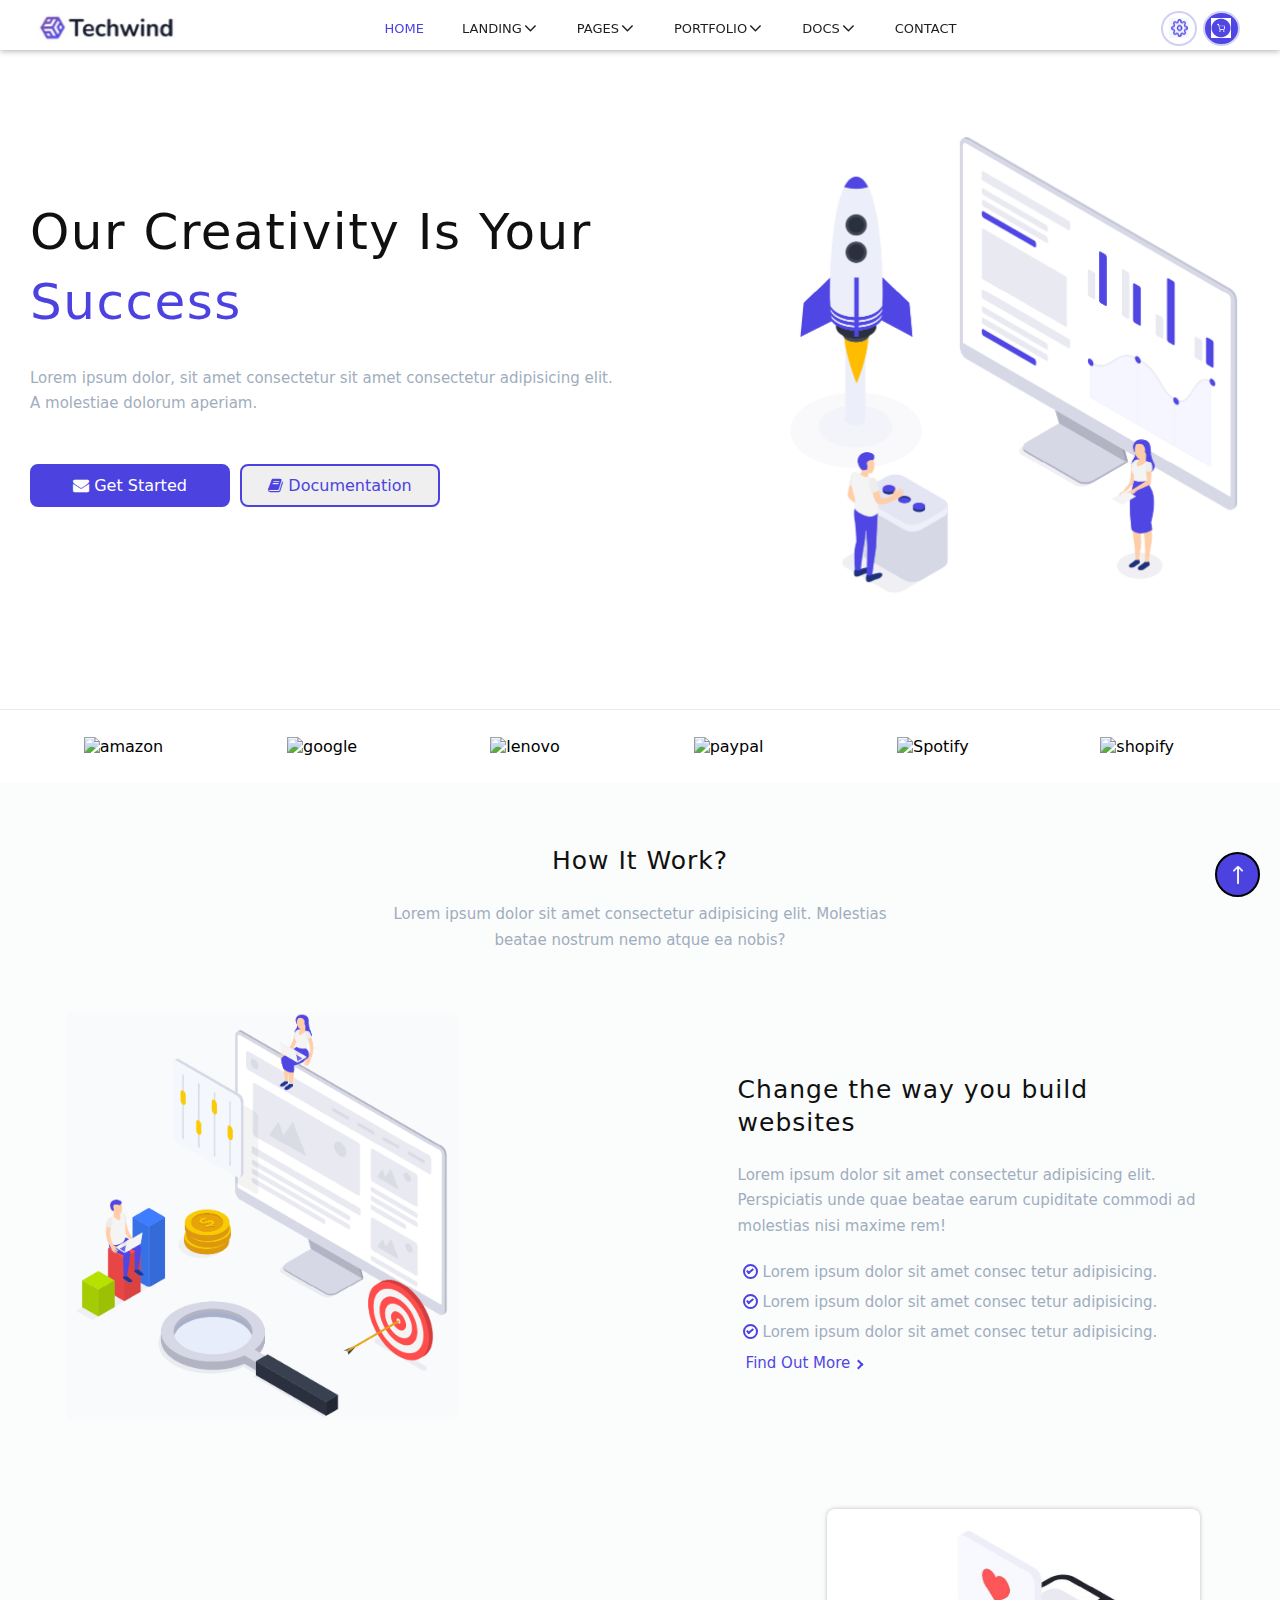
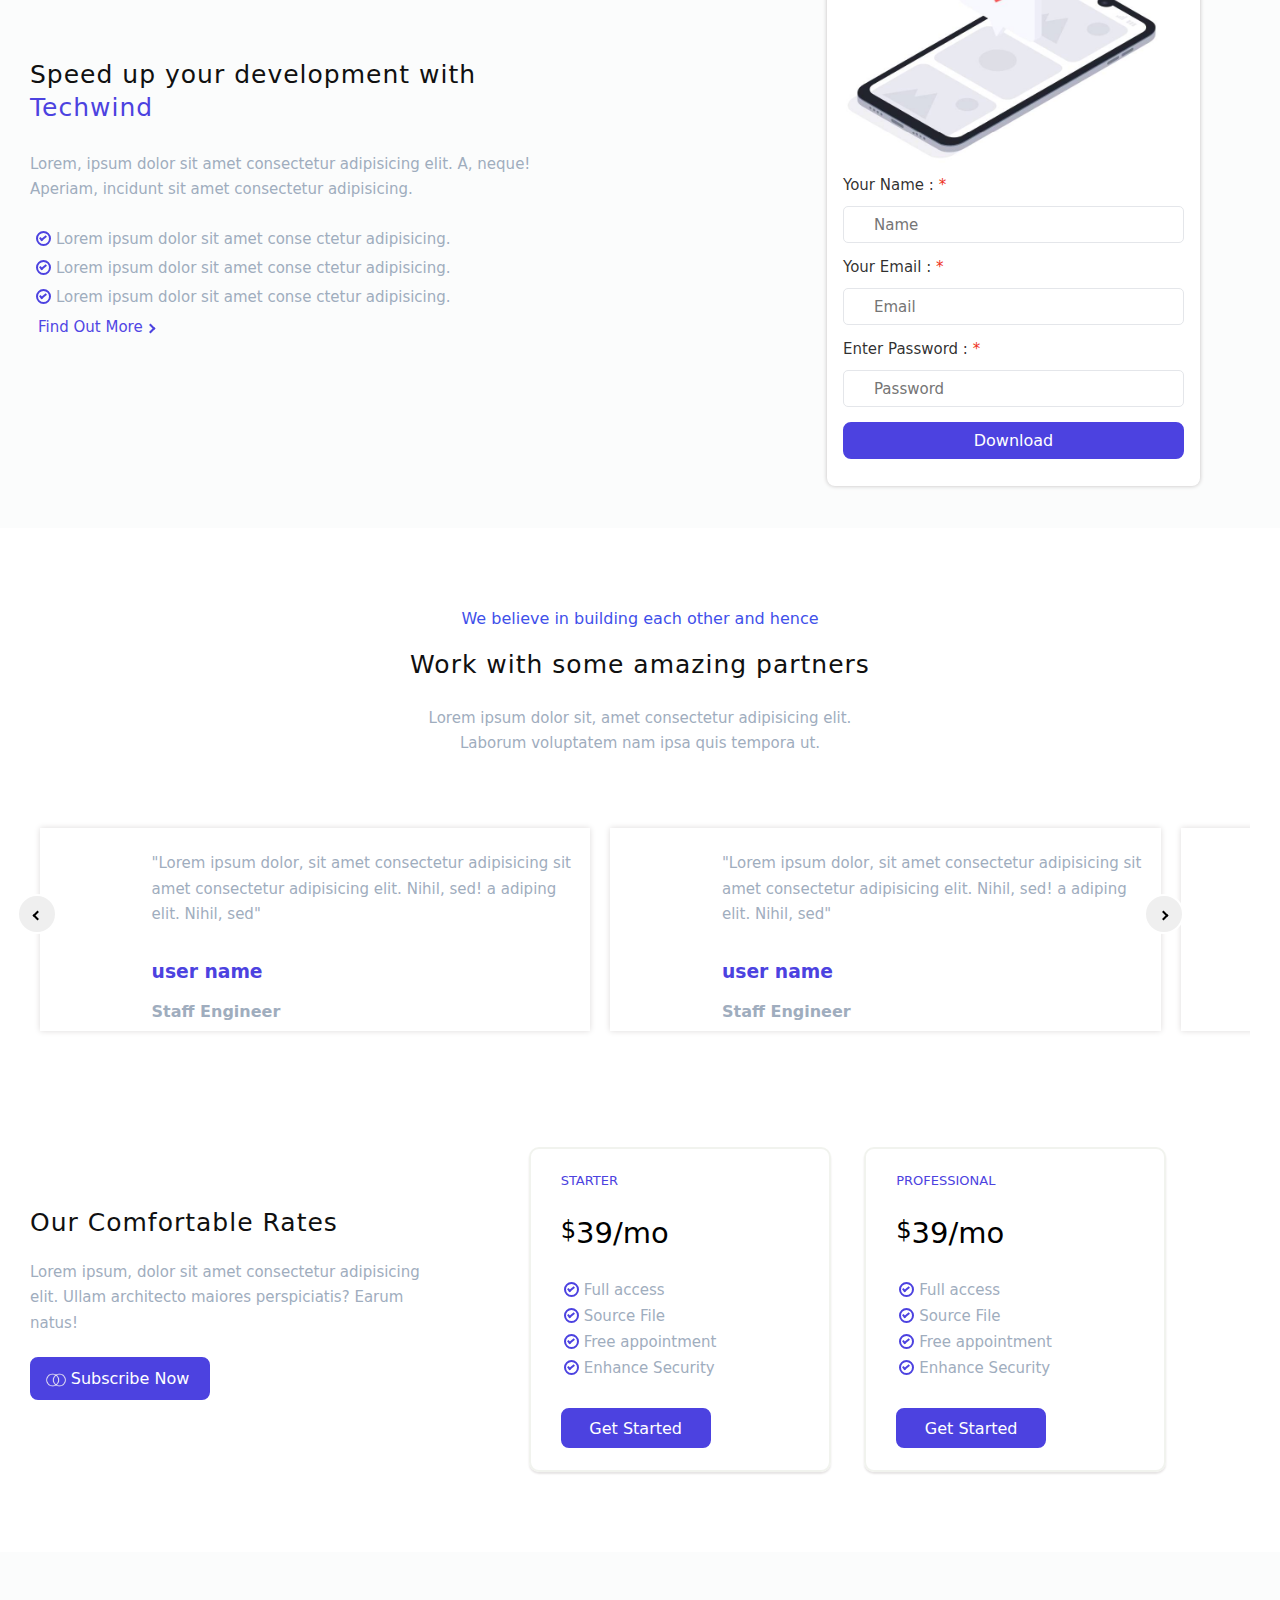
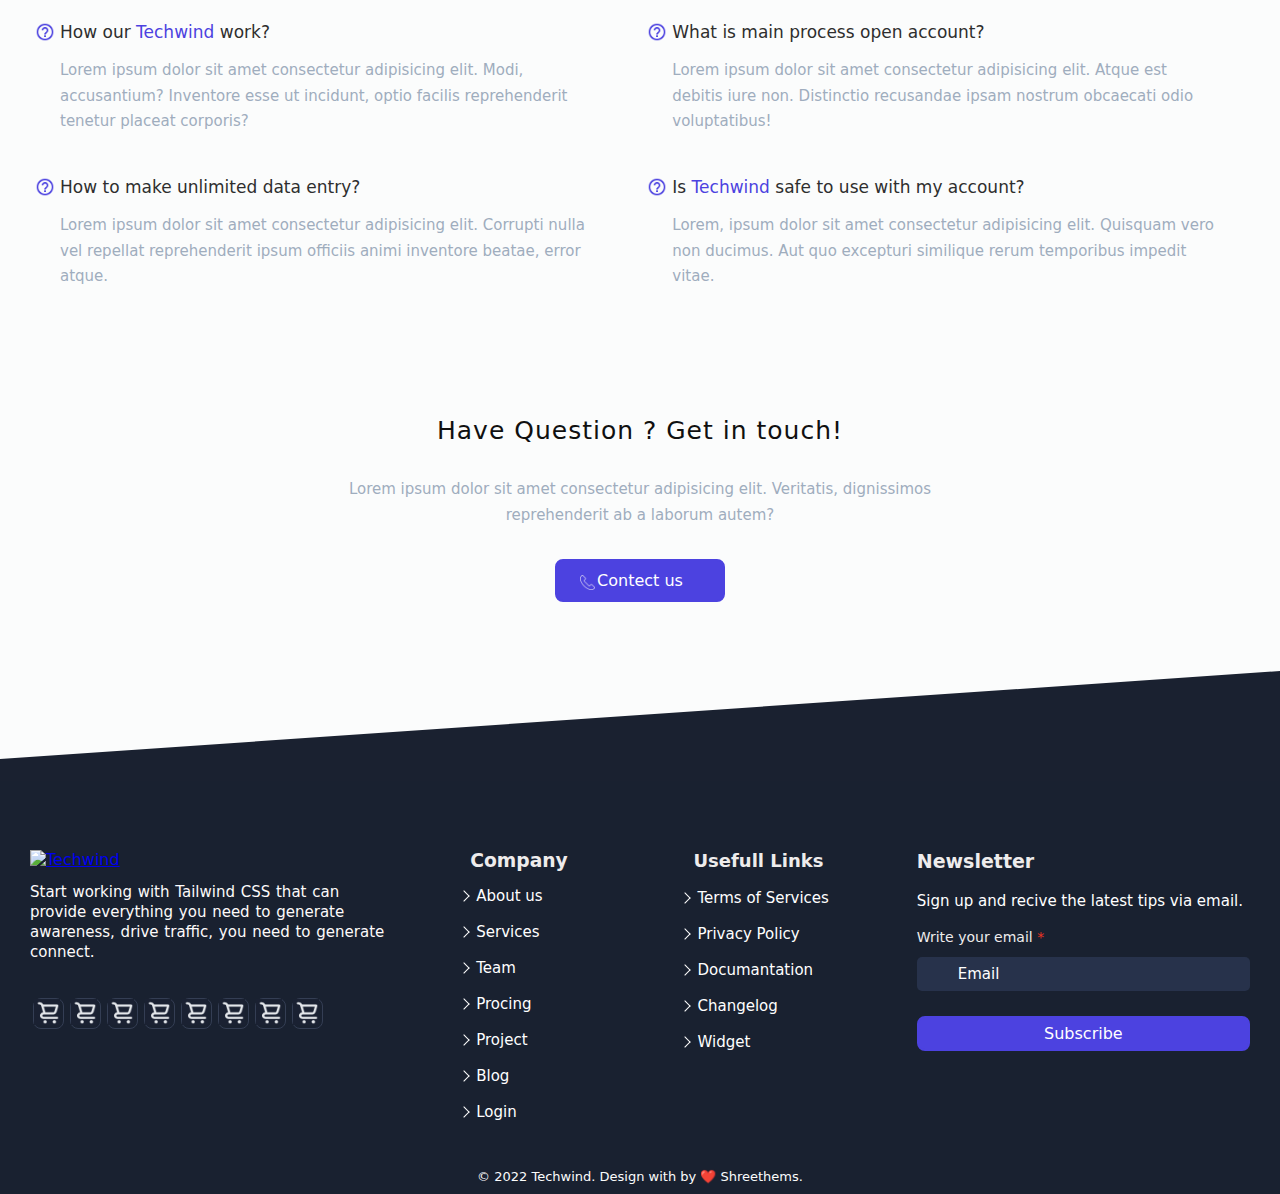
==== commit 1254951d: "adding index file" ====
--- a/index.html
+++ b/index.html
@@ -2,105 +2,389 @@
 <html lang="en">
 
 <head>
-    <meta charset="UTF-8">
-    <meta http-equiv="X-UA-Compatible" content="IE=edge">
-    <meta name="viewport" content="width=device-width, initial-scale=1.0">
-    <title>pgdm</title>
-    <link rel="stylesheet" href="./secondProj/style.css">
+  <meta charset="UTF-8">
+  <meta http-equiv="X-UA-Compatible" content="IE=edge">
+  <meta name="viewport" content="width=device-width, initial-scale=1.0">
+  <title>Techwind</title>
+  <link rel="stylesheet" href="./styles/style.css">
+  <link rel="stylesheet" href="https://cdnjs.cloudflare.com/ajax/libs/font-awesome/4.7.0/css/font-awesome.min.css">
 </head>
 
 <body>
-    <section class="section pgdm-certificate">
-        <div class="container content" >
-            <div class="card-heading">
-                <div class="heading">
-                    <p class="heading__overline">Earn a PG Diploma in Management from</p>
-                    <h2 class="heading__title">India's Premier B-school</h2>
-                </div>
-                <div>
-                    <div class="cards">
-                        <div class="card">
-                            <img class="card__title__logo" src="./img/amba-logo.png" alt="">
-                            <p class="card__content">
-                                Yongest B-School in India to receive AMBA UK Accreditation
-                            </p>
-                            <p class="card__footer">*2019</p>
-                        </div>
-                        <div class="card">
-                            <h1 class="card__title card__title__card2--color">#1</h1>
-                            <p class="card__content">
-                                First Indian B-School to launch Analitics Specilizations
-                            </p>
-                            <p class="card__footer">*2013</p>
-                        </div>
-                        <div class="card">
-                            <h1 class="card__title card__title__card3--color">#5</h1>
-                            <p class="card__content">Among top emerging B-School Indian</p>
-                            <p class="card__footer">*NHRDN 2019</p>
-                        </div>
-                        <div class="card">
-                            <h1 class="card__title card__title__card4--color">#12</h1>
-                            <p class="card__content">
-                                Among one year programs
-                            </p>
-                            <p class="card__footer">*BW 2020</p>
-                        </div>
-                    </div>
-                </div>
+  <header class="header">
+    <nav class="navbar container">
+      <div class="navbar__logo">
+        <a href="/"><img class="logo-img" src="./image/logo.jpg" alt="logo"></a>
+      </div>
+      <ul class="navbar__menu" id="nav-list">
+        <li class="menu"><a class="menu__element" href="#home"><span>HOME</span></a>
+        </li>
+        <li class="menu"><a class="menu__element" href="#landing" class="arrow-icon">LANDING <i
+              class="fa fa-angle-down"></i></a>
+          <div class="select-option">
+            <a class="menu-opt" href="">option1</a>
+            <a class="menu-opt" href="">option1</a>
+            <a class="menu-opt" href="">option1</a>
+          </div>
+        </li>
+        <li class="menu"><a class="menu__element" href="#page">PAGES <i class="fa fa-angle-down"></i></a>
+          <div class="select-option">
+            <a class="menu-opt" href="">option2</a>
+            <a class="menu-opt" href="">option2</a>
+            <a class="menu-opt" href="">option3</a>
+          </div>
+        </li>
+        <li class="menu"><a class="menu__element" href="#portfolio">PORTFOLIO <i class="fa fa-angle-down"></i></a>
+          <div class="select-option">
+            <a class="menu-opt" href="">option2</a>
+            <a class="menu-opt" href="">option2</a>
+            <a class="menu-opt" href="">option3</a>
+          </div>
+        </li>
+        <li class="menu"><a class="menu__element" href="#docs">DOCS <i class="fa fa-angle-down"></i></a>
+          <div class="select-option">
+            <a class="menu-opt" href="">option2</a>
+            <a class="menu-opt" href="">option2</a>
+            <a class="menu-opt" href="">option3</a>
+          </div>
+        </li>
+        <li class="menu"><a class="menu__element" onclick="contectUs()">CONTACT</a></li>
+      </ul>
+      <div class="navbar__icon">
+        <div class="icons">
+          <div class="icon" id="setting">
+            <a href="/setting">
+              <img class="icon__img" src="./image/setting.png" alt="setting" srcset="">
+            </a>
+          </div>
+          <div class="icon icon__color" id="kart">
+            <a href="/kart">
+              <img class="icon__img" src="./image/kart.png" alt="kart" srcset="">
+            </a>
+          </div>
+          <div class="hamburger" onclick="hamburger()">
+            <div class="bar bar__1" id="bar1"></div>
+            <div class="bar bar__2" id="bar2"></div>
+            <div class="bar bar__3" id="bar3"></div>
+          </div>
+        </div>
+      </div>
+    </nav>
+  </header>
+  <section class="section">
+    <div class="top-banner container">
+      <div class="top-banner__content" id="top-content">
+        <h1 class="heading heading--size">Our Creativity Is Your <span>Success</span></h1>
+        <p class="paragraph">
+          Lorem ipsum dolor, sit amet consectetur sit amet consectetur adipisicing elit. A molestiae dolorum aperiam.
+        </p>
+        <div class="banner-button">
+          <button class="btn btn--color btn--topBanner"><i class="fa fa-envelope"></i> Get Started</button>
+          <button class="btn btn--topBanner"><i class="fa fa-book"></i> Documentation</button>
+        </div>
+      </div>
+      <div class="content top-image" id="top-image">
+        <img class="image" src="./image/section1Img.png" alt="first image">
+      </div>
+    </div>
+  </section>
+  <div class="logo-top-border"></div>
+  <section class="section logo-sec">
+    <div class="sec2-logo container">
+      <div class="mnc-logo"><img class="sec2-img" src="./image/amazon.png" alt="amazon"></div>
+      <div class="mnc-logo"><img class="sec2-img" src="./image/google.png" alt="google"></div>
+      <div class="mnc-logo"><img class="sec2-img" src="./image/lenovo.png" alt="lenovo"></div>
+      <div class="mnc-logo"><img class="sec2-img" src="./image/paypal.png" alt="paypal"></div>
+      <div class="mnc-logo"><img class="sec2-img" src="./image/spotify.png" alt="Spotify"></div>
+      <div class="mnc-logo"><img class="sec2-img" src="./image/shopify.png" alt="shopify"></div>
+    </div>
+  </section>
+  <section class="section sec-color">
+    <div class="container">
+      <din class="sec-3">
+        <div class="how-it-work">
+          <h1 class=" heading sec3-h1">How It Work?</h1>
+          <p class="paragraph">Lorem ipsum dolor sit amet consectetur adipisicing elit. Molestias beatae nostrum nemo
+            atque
+            ea nobis?
+          </p>
+        </div>
+        <div class="way-to-build-website">
+          <img class="sec-img" src="./image/sec3img.png" alt="sec-3 image">
+          <div class="content">
+            <h1 class="heading">Change the way you build websites</h1>
+            <p class="paragraph">Lorem ipsum dolor sit amet consectetur adipisicing elit. Perspiciatis unde quae beatae
+              earum
+              cupiditate commodi ad molestias nisi maxime rem!</p>
+            <ul class="section3List">
+              
+              <li class="sec3-li"><div class="circle"></div><div class="tick-mark"></div> Lorem ipsum dolor sit amet consec tetur adipisicing.</li>
+              <li class="sec3-li"><div class="circle"></div><div class="tick-mark"></div> Lorem ipsum dolor sit amet consec tetur adipisicing.</li>
+              <li class="sec3-li"><div class="circle"></div><div class="tick-mark"></div> Lorem ipsum dolor sit amet consec tetur adipisicing.</li>
+             </ul>
+            <div>
+              <a class="find-more-link" id="find-out-more" href="./">Find Out More</a>
+              <div class="angle"></div>
             </div>
-            <div>
-                <img class="certificate-img" src="./img/Certificate.png" alt="certificate">
+          </div>
+        </div>
+      </din>
+    </div>
+  </section>
+  <section class="section sec-color">
+    <div class="sec-4 container">
+      <div class="content">
+        <h1 class="heading sec4-heading">Speed up your development with <span>Techwind</span></h1>
+        <p class="paragraph">Lorem, ipsum dolor sit amet consectetur adipisicing elit. A, neque! Aperiam, incidunt
+          sit amet consectetur
+          adipisicing.</p>
+        <ul> 
+          <li class="sec4-li"><div class="circle"></div><div class="tick-mark"></div>Lorem ipsum dolor sit amet conse ctetur adipisicing.</li>
+          <li class="sec4-li"><div class="circle"></div><div class="tick-mark"></div>Lorem ipsum dolor sit amet conse ctetur adipisicing.</li>
+          <li class="sec4-li"><div class="circle"></div><div class="tick-mark"></div>Lorem ipsum dolor sit amet conse ctetur adipisicing.</li>
+        </ul>
+        <div class="inline-block">
+          <a class="find-more-link" id="find-out-more" href="./">Find Out More </a>
+          <div class="angle"></div>
+        </div>
+      </div>
+      <form class="form" id="leadForm" name="leadForm" method="post" action="#" onsubmit="return validateForm()">
+        <div><img class="form__img" src="./image/mobile-template.jpg" alt=""></div>
+
+        <label class="form__label" for="name">Your Name :</label><br>
+        <div class="form__icon">
+          <img class="key-icon" src="./image/icons8-user-24.png" alt="">
+          <input onkeypress="cleanErrorMsg()" class="form__input" type="text" id="name" name="name"
+            class="placeholder-icon" placeholder="Name"><br>
+        </div>
+        <p class="name-error" id="name-error"></p>
+
+        <label class="form__label" for="email">Your Email :</label><br>
+        <div class="form__icon">
+          <img class="key-icon" src="./image/icons8-mail-50.png" alt="">
+          <input onkeypress="cleanErrorMsg()" class="form__input" type="" class="placeholder-icon" name="email"
+            id="email" placeholder="Email"><br>
+        </div>
+        <p class="name-error" id="email-error"></p>
+
+        <label class="form__label" for="password">Enter Password :</label><br>
+        <div class="form__icon">
+          <img class="key-icon" src="./image/icons8-key-64.png" alt="">
+          <input onkeypress="cleanErrorMsg()" class="form__input" type="password" id="password" name="password"
+            placeholder="Password">
+        </div>
+        <p class="name-error" id="password-error"></p>
+
+        <button class="btn btn--color form__btn" type="submit">Download</button>
+      </form>
+      <div class="submit-form" id="submit-form">
+        <button onclick="closePopup()" class="close-btn"><i class="fa fa-window-close" aria-hidden="true"></i></button>
+        <div class="thankyou">
+          <h3>Thank You</h3>
+          <p>Form Submited Successfully</p>
+        </div>
+      </div>
+    </div>
+  </section>
+  <section class="section">
+    <div class="sec-5 container">
+      <div class="sec5-heading">
+        <h3 class="sec5-heading">We believe in building each other and hence</h3>
+        <h1 class="heading">Work with some amazing partners</h1>
+        <p class="paragraph">Lorem ipsum dolor sit, amet consectetur adipisicing elit. Laborum voluptatem nam ipsa quis
+          tempora ut.</p>
+      </div>
+      <div class="scroll-box" id="scroll-box">
+        <div class="scroll-wrapper" id="scroll-wrapper">
+          <button class="prev_btn scroll-button" type="button" onclick="prev_btn()" id="prev">
+            <div class="angle"></div>
+          </button>
+          <button class="next_btn scroll-button" type="button" onclick="next_btn()" id="next">
+            <div class="angle"></div>
+          </button>
+          <li class="slide">
+            <div class="profile-card">
+              <img class="sec5-mob-img" src="./image/profile.jpeg" alt="">
+              <div class="profile-details">
+                <p class="paragraph sec5-card-p">"Lorem ipsum dolor, sit amet consectetur adipisicing sit amet
+                  consectetur
+                  adipisicing elit. Nihil, sed! a adiping elit. Nihil, sed"</p>
+                <h3><span>user name</span></h3>
+                <h4>Staff Engineer</h4>
+              </div>
             </div>
-        </div>
-    </section>
-    <section class="section demand-skills">
-        <div class="container skills">
-            <div class="skills-heading">
-                <p class="skills-heading__overline">
-                    With industry relevant curriculum
-                </p>
-                <h2 class="skills-heading__title">Learn in-demand skills</h2>
-                <p class="skills-heading__subtitle">
-                    Master latest managerial skill from 3 specialisations, and navigate career opportunities.
-                </p>
+          </li>
+          <li class="slide">
+            <div class="profile-card">
+              <img class="sec5-mob-img" src="./image/profile.jpeg" alt="">
+              <div class="profile-details">
+                <p class="paragraph">"Lorem ipsum dolor, sit amet consectetur adipisicing sit amet consectetur
+                  adipisicing
+                  elit. Nihil, sed! a adiping elit. Nihil, sed"</p>
+                <h3><span>user name</span></h3>
+                <h4>Staff Engineer</h4>
+              </div>
             </div>
-            <div class="all-course">
-                <div class="course">
-                    <img src="./img/data-science.png" class="course__logo" alt="">
-                    <div class="course__list">Data Science & Analytics</div>
-                </div>
-                <div class="course">
-                    <img src="./img/supply-chain.png" class="course__logo" alt="">
-                    <div class="course__list">Operations & Supply chain management</div>
-                </div>
-                <div class="course">
-                    <img src="./img/marketing.png" class="course__logo" alt="">
-                    <div class="course__list">Marketing Management</div>
-                </div>
-                <div class="course">
-                    <img src="./img/finance.png" class="course__logo" alt="">
-                    <div class="course__list">Business Finance</div>
-                </div>
-                <div class="course">
-                    <img src="./img/thinking.png" class="course__logo" alt="">
-                    <div class="course__list">Desin Thinking & Innovation</div>
-                </div>
-                <div class="course">
-                    <img src="./img/leadership.png" class="course__logo" alt="">
-                    <div class="course__list">Business Ethics & Leadership</div>
-                </div>
-                <div class="course">
-                    <img src="./img/Economics.png" class="course__logo" alt="">
-                    <div class="course__list">Managerial Economics</div>
-                </div>
-                <div class="course">
-                    <img src="./img/ob.png" class="course__logo" alt="">
-                    <div class="course__list">Organisational Behaviour</div>
-                </div>
+          </li>
+          <li class="slide">
+            <div class="profile-card">
+              <img class="sec5-mob-img" src="./image/profile.jpeg" alt="">
+              <div class="profile-details">
+                <p class="paragraph"> "Lorem ipsum dolor, sit amet consectetur sit amet consectetur adipisicing
+                  adipisicing
+                  elit. Nihil, sed! a adipng elit. Nihil, sed"</p>
+                <h3><span>user name</span></h3>
+                <h4>Staff Engineer</h4>
+              </div>
             </div>
-        </div>
-        </div>
-    </section>
+          </li>
+        </div>
+      </div>
+    </div>
+  </section>
+  <section class="section">
+    <div class="sec-6 container">
+      <div class="content">
+        <h1 class="heading sec6-h1">Our Comfortable Rates</h1>
+        <p class="paragraph">Lorem ipsum, dolor sit amet consectetur adipisicing elit. Ullam architecto maiores
+          perspiciatis? Earum natus!</p>
+        <button class="btn--size btn btn--color"><img class="overlap-circle" src="./image/circle-overlap.png"
+            alt="">Subscribe Now</button>
+      </div>
+      <div class="cards">
+        <div class="card">
+          <div class="card-heading"><span>STARTER</span></div>
+          <div class="emi"><sup>$</sup>39/mo</div>
+          <ul>
+            <li class="card-li"><div class="circle"></div><div class="tick-mark"></div>Full access</li>
+            <li class="card-li"><div class="circle"></div><div class="tick-mark"></div>Source File</li>
+            <li class="card-li"><div class="circle"></div><div class="tick-mark"></div>Free appointment</li>
+            <li class="card-li"><div class="circle"></div><div class="tick-mark"></div>Enhance Security</li>
+          </ul>
+          <button class="btn btn--color btn--getStart">Get Started</button>
+        </div>
+        <div class="card">
+          <div class="card-heading"><span>PROFESSIONAL</span></div>
+          <div class="emi"><sup>$</sup>39/mo</div>
+          <ul>
+            <li class="card-li"><div class="circle"></div><div class="tick-mark"></div>Full access</li>
+            <li class="card-li"><div class="circle"></div><div class="tick-mark"></div>Source File</li>
+            <li class="card-li"><div class="circle"></div><div class="tick-mark"></div>Free appointment</li>
+            <li class="card-li"><div class="circle"></div><div class="tick-mark"></div>Enhance Security</li>
+          </ul>
+          <button class="btn btn--color btn--getStart">Get Started</button>
+        </div>
+      </div>
+    </div>
+  </section>
+  <section class="section sec-color">
+    <div class="question container">
+      <div>
+        <li class="question__list"><img class="question__icon" src="./image/icons8-help-24 (1).png" alt="icon">How our <span>Techwind</span> work?
+          <p class="paragraph paragraph--faq">Lorem ipsum dolor sit amet consectetur adipisicing elit. Modi,
+            accusantium? Inventore esse
+            ut incidunt, optio facilis reprehenderit tenetur placeat corporis?</p>
+        </li>
+      </div>
+      <div>
+        <li class="question__list"><img class="question__icon" src="./image/icons8-help-24 (1).png" alt="icon">What is main process open account?
+          <p class="paragraph paragraph--faq">Lorem ipsum dolor sit amet consectetur adipisicing elit. Atque est debitis
+            iure non.
+            Distinctio recusandae ipsam nostrum obcaecati odio voluptatibus!</p>
+        </li>
+      </div>
+      <div>
+        <li class="question__list"><img class="question__icon" src="./image/icons8-help-24 (1).png" alt="icon">How to make unlimited data entry?
+          <p class="paragraph paragraph--faq">Lorem ipsum dolor sit amet consectetur adipisicing elit. Corrupti nulla
+            vel repellat
+            reprehenderit ipsum officiis animi inventore beatae, error atque.</p>
+        </li>
+      </div>
+      <div>
+        <li class="question__list"><img class="question__icon" src="./image/icons8-help-24 (1).png" alt="icon">Is <span>Techwind</span> safe to use with my account?
+          <p class="paragraph paragraph--faq">Lorem, ipsum dolor sit amet consectetur adipisicing elit. Quisquam vero
+            non ducimus. Aut quo
+            excepturi similique rerum temporibus impedit vitae.</p>
+        </li>
+      </div>
+    </div>
+  </section>
+  <section class="section sec-color">
+    <div class="contectUs container" id="contectUs">
+      <div class="contectUs__content">
+        <h1 class="heading">Have Question ? Get in touch!</h1>
+        <p class="paragraph">Lorem ipsum dolor sit amet consectetur adipisicing elit. Veritatis, dignissimos
+          reprehenderit
+          ab a laborum
+          autem?</p>
+        <button class="btn btn--color"><img class="contectUs__content__icon" src="./image/phone-call.png" alt="phone">Contect
+          us</button>
+      </div>
+    </div>
+  </section>
+  <div class="footer-head container"></div>
+  <footer class="footer-section">
+    <div class="footer container">
+      <div class="footer__aboutus">
+        <div class="footer__aboutus__logo">
+          <a href="/"><img class="footer__aboutus__logo__img" src="./image/techwind-logo.png" alt="Techwind"></a>
+        </div>
+        <p class="footer__aboutus__paragraph">Start working with Tailwind CSS that can provide everything you need to generate awareness,
+          drive traffic,
+          you
+          need to generate
+          connect.</p>
+        <div class="footer__aboutus__kart-logo">
+          <div class="kart-logo"><img class="kart-logo__img" src="./image/footer-kart.png" alt="logo"></div>
+          <div class="kart-logo"><img class="kart-logo__img" src="./image/footer-kart.png" alt="logo"></div>
+          <div class="kart-logo"><img class="kart-logo__img" src="./image/footer-kart.png" alt="logo"></div>
+          <div class="kart-logo"><img class="kart-logo__img" src="./image/footer-kart.png" alt="logo"></div>
+          <div class="kart-logo"><img class="kart-logo__img" src="./image/footer-kart.png" alt="logo"></div>
+          <div class="kart-logo"><img class="kart-logo__img" src="./image/footer-kart.png" alt="logo"></div>
+          <div class="kart-logo"><img class="kart-logo__img" src="./image/footer-kart.png" alt="logo"></div>
+          <div class="kart-logo"><img class="kart-logo__img" src="./image/footer-kart.png" alt="logo"></div>
+        </div>
+      </div>
+      <div class="footer__service">
+        <div class="company">
+          <h3 class="footer__service_heading">Company</h3>
+          <ul>
+            <li class="footer__service__list"><a class="link" href="#">About us</a></li> 
+            <li class="footer__service__list"><a class="link" href="#">Services</a></li>
+            <li class="footer__service__list"><a class="link" href="#">Team</a></li>
+            <li class="footer__service__list"><a class="link" href="#">Procing</a></li>
+            <li class="footer__service__list"><a class="link" href="#">Project</a></li>
+            <li class="footer__service__list"><a class="link" href="#">Blog</a></li>
+            <li class="footer__service__list"><a class="link" href="#">Login</a></li>
+          </ul>
+        </div>
+        <div class="usefull-links">
+          <h3 class="footer__service__heading">Usefull Links</h3>
+          <ul>
+            <li class="footer__service__list"><a class="link" href="#">Terms of Services</a></li>
+            <li class="footer__service__list"><a class="link" href="#">Privacy Policy</a></li>
+            <li class="footer__service__list"><a class="link" href="#">Documantation</a></li>
+            <li class="footer__service__list"><a class="link" href="#">Changelog</a></li>
+            <li class="footer__service__list"><a class="link" href="#">Widget</a></li>
+          </ul>
+        </div>
+      </div>
+      <div class="footer__subscribe">
+        <h3 class="footer__subscribe__heading">Newsletter</h3>
+        <p class="footer__subscribe__paragraph">Sign up and recive the latest tips via email.</p>
+        <label class="footer__subscribe__label" for="email">Write your email</label>
+        <img class="footer__subscribe__icon" src="./image/icons8-mail-24.png" alt="">
+        <input onkeypress="cleanErrorMsg()" type="email" class="footer__subscribe__input" id="footer-email" placeholder="Email">
+        <p class="error-msg" id="f-email-error"></p>
+        <button type="submit" class="btn btn--color btn--style" onclick="return validateEmail()">Subscribe</button>
+      </div>
+    </div>
+    <div class="copyright">
+      <p class="copyright-p">© 2022 Techwind. Design with by ❤️ Shreethems.</p>
+    </div>
+  </footer>
+  <button class="scroll-top" id="scroll-top" onclick="scrollTopHeader()"><img class="up-arrow"
+      src="./image/up-arrow.png" alt="up-arrow"></button>
+  <script src="./main.js"></script>
 </body>
-
 </html>--- a/styles/style.css
+++ b/styles/style.css
@@ -0,0 +1,1086 @@
+.header {
+  width: 100%;
+  height: 50px;
+  background-color: white;
+  box-shadow: 0px 1px 6px #b2acac;
+  z-index: 99;
+  position: fixed; }
+
+.navbar {
+  display: flex;
+  justify-content: space-between;
+  align-items: center; }
+  @media (min-width: 900px) {
+    .navbar {
+      margin-top: 10px; } }
+  .navbar__logo {
+    display: flex;
+    justify-content: flex-end;
+    text-align: center; }
+    .navbar__logo .logo-img {
+      width: 153px;
+      height: 33px; }
+  .navbar__menu {
+    display: none;
+    align-items: center;
+    justify-content: space-around;
+    width: 60%; }
+    .navbar__menu .menu {
+      list-style: none;
+      display: flex;
+      align-items: center;
+      justify-content: center; }
+      .navbar__menu .menu__element {
+        text-decoration: none;
+        cursor: pointer;
+        color: #1e1d1d;
+        display: flex;
+        text-align: center;
+        font-size: 13px;
+        padding-right: 0px; }
+        .navbar__menu .menu__element i {
+          margin: -3px 2px;
+          font-size: 20px; }
+        .navbar__menu .menu__element:hover {
+          color: #5046e4; }
+    @media (min-width: 900px) {
+      .navbar__menu {
+        display: flex; } }
+    @media (min-width: 1100px) {
+      .navbar__menu {
+        width: 50%; } }
+  .navbar__icon .icons {
+    width: 100%;
+    display: flex;
+    justify-content: right;
+    padding-right: 8%;
+    align-items: center; }
+    .navbar__icon .icons .icon {
+      border: 2px solid #cfd0f4;
+      width: 40px;
+      height: 35px;
+      margin: 0px 3px;
+      border-radius: 50%; }
+      .navbar__icon .icons .icon__img {
+        width: 20px;
+        height: 20px;
+        margin: 5px 6px; }
+      .navbar__icon .icons .icon__color {
+        background-color: #5046e4; }
+    .navbar__icon .icons .hamburger {
+      width: 30px;
+      height: 30px;
+      align-items: center;
+      margin: 25px 0px 0px 12px;
+      z-index: 100;
+      cursor: pointer;
+      display: none; }
+      .navbar__icon .icons .hamburger .bar {
+        height: 3px;
+        width: 100%;
+        background-color: #767876;
+        display: block;
+        border-radius: 5px;
+        transition: 0.3s ease; }
+        .navbar__icon .icons .hamburger .bar__1 {
+          transform: translateY(-4px); }
+        .navbar__icon .icons .hamburger .bar__3 {
+          transform: translateY(4px); }
+      @media (max-width: 900px) {
+        .navbar__icon .icons .hamburger {
+          display: inline; } }
+
+.side-menu {
+  background-color: #5046e4;
+  color: white;
+  height: 686%;
+  margin: 17% 5%;
+  position: absolute;
+  font-size: 20px;
+  top: 0;
+  left: 0;
+  z-index: -1;
+  width: 60%;
+  display: grid; }
+  @media (min-width: 900px) {
+    .side-menu {
+      display: inline; } }
+
+.select-option {
+  display: none;
+  position: absolute;
+  padding-top: 14%; }
+  .select-option .menu-opt {
+    background-color: #f9f9f9;
+    min-width: 160px;
+    box-shadow: 0px 6px 9px 0px #e6e0e0;
+    padding: 12px 16px;
+    text-decoration: none; }
+  @media (max-width: 1000px) {
+    .select-option {
+      padding-top: 20%; } }
+
+.menu:hover .select-option {
+  display: grid; }
+
+.top-banner {
+  display: flex;
+  align-items: center;
+  justify-content: space-between;
+  flex-direction: column;
+  padding-top: 100px;
+  padding-bottom: 70px;
+  background-color: white; }
+  @media (min-width: 1000px) {
+    .top-banner {
+      flex-direction: row; } }
+  .top-banner__content {
+    padding-top: 40px; }
+    @media (min-width: 1000px) {
+      .top-banner__content {
+        flex-direction: row;
+        width: 48%;
+        padding-top: 0px; } }
+    .top-banner__content .heading--size {
+      letter-spacing: 1.5px;
+      font-size: 39px; }
+      @media (min-width: 600px) {
+        .top-banner__content .heading--size {
+          font-size: 50px;
+          line-height: 70px; } }
+    .top-banner__content .banner-button {
+      padding-top: 3%;
+      margin-bottom: 3%;
+      display: flex;
+      flex-direction: column; }
+      @media (min-width: 600px) {
+        .top-banner__content .banner-button {
+          flex-direction: row; } }
+      .top-banner__content .banner-button .btn--topBanner {
+        width: 200px;
+        margin-right: 10px; }
+  .top-banner .top-image {
+    padding: 30px 0px; }
+    @media (min-width: 1000px) {
+      .top-banner .top-image {
+        width: 38%; } }
+    .top-banner .top-image .image {
+      width: 100%; }
+
+.section {
+  width: 100%;
+  border: 2px solid #f4f2f2;
+  background-color: white; }
+  .section .sec2-logo {
+    display: flex;
+    justify-content: space-around;
+    align-items: center;
+    flex-wrap: wrap; }
+    .section .sec2-logo .mnc-logo {
+      list-style: none;
+      align-items: center;
+      max-width: 200px;
+      min-width: 150px; }
+      .section .sec2-logo .mnc-logo .sec2-img {
+        width: 55%;
+        margin: 18%; }
+
+.logo-top-border {
+  border-top: 1px solid #edeaea; }
+
+.sec-3 {
+  background-color: #fbfcfc; }
+  .sec-3 .sec3-h1 {
+    margin: 5% 0% 3%; }
+
+.how-it-work {
+  width: 100%;
+  margin: auto;
+  padding-top: 3%;
+  text-align: center; }
+  @media (min-width: 600px) {
+    .how-it-work {
+      width: 80%; } }
+  @media (min-width: 1000px) {
+    .how-it-work {
+      width: 41%; } }
+  .how-it-work .sec3-p {
+    padding: 10px; }
+    @media (min-width: 1000px) {
+      .how-it-work .sec3-p {
+        width: 50%;
+        margin: auto; } }
+
+.way-to-build-website {
+  display: flex;
+  justify-content: space-between;
+  align-items: center;
+  flex-wrap: wrap; }
+  .way-to-build-website .sec-img {
+    width: 100%;
+    padding: 0px;
+    margin: 35px 0px; }
+    @media (min-width: 1000px) {
+      .way-to-build-website .sec-img {
+        width: 35%;
+        padding: 0px 0px 12px 37px; } }
+  .way-to-build-website .content {
+    width: 100%;
+    padding: 0px 5px 30px 10px; }
+    @media (min-width: 600px) {
+      .way-to-build-website .content {
+        width: 90%;
+        padding: 0% 5% 5%; } }
+    @media (min-width: 1000px) {
+      .way-to-build-website .content {
+        width: 45%;
+        padding: 3% 3%;
+        background-color: #fbfcfc; } }
+    .way-to-build-website .content .sec3-p2 {
+      font-size: 18px;
+      color: #9fadbe;
+      margin: 3% 0%;
+      line-height: 1.5;
+      padding: 2% 0%; }
+      @media (max-width: 1000px) {
+        .way-to-build-website .content .sec3-p2 {
+          font-size: 24px; } }
+      @media (max-width: 600px) {
+        .way-to-build-website .content .sec3-p2 {
+          font-size: 16px; } }
+    .way-to-build-website .content .sec3-li {
+      list-style: none;
+      display: list-item;
+      list-style-type: symbols();
+      margin: 12px 25px;
+      font-size: 17px;
+      color: #9fadbe; }
+      @media (min-width: 1000px) {
+        .way-to-build-website .content .sec3-li {
+          width: 100%;
+          font-size: 15px; } }
+
+.sec-4 {
+  display: flex;
+  justify-content: space-between;
+  align-items: center;
+  flex-direction: column-reverse;
+  background-color: #fbfcfc;
+  padding: 42px 0px; }
+  @media (min-width: 1000px) {
+    .sec-4 {
+      flex-direction: row; } }
+  .sec-4 .content {
+    width: 95%;
+    background-color: #fbfcfc;
+    padding-top: 40px;
+    margin-top: 10px; }
+    @media (min-width: 1000px) {
+      .sec-4 .content {
+        padding-top: 0px;
+        margin-top: 0px;
+        width: 45%; } }
+    .sec-4 .content .sec4-li {
+      width: 92%;
+      display: list-item;
+      margin: 11px 26px;
+      font-size: 17px;
+      color: #9fadbe;
+      list-style: none; }
+      @media (min-width: 600px) {
+        .sec-4 .content .sec4-li {
+          font-size: 15px; } }
+  .sec-4 .form {
+    padding: 16px;
+    border-radius: 8px;
+    background-color: #ffffff;
+    box-shadow: 0px 0px 4px #c1bebe; }
+    .sec-4 .form__img {
+      width: 94%;
+      height: auto; }
+    .sec-4 .form__icon {
+      display: flex;
+      justify-content: flex-start;
+      align-items: center; }
+    .sec-4 .form__input {
+      width: 100%;
+      height: 43px;
+      font-size: 15px;
+      padding-left: 30px;
+      border: 1px solid #e4e6ea;
+      border-radius: 5px; }
+      @media (min-width: 600px) {
+        .sec-4 .form__input {
+          width: 100%;
+          height: 37px;
+          font-size: 15px; } }
+    .sec-4 .form__label {
+      padding: 0px 0px;
+      font-size: 15px;
+      color: #020101d4;
+      display: block;
+      margin-bottom: -10px; }
+      @media (min-width: 600px) {
+        .sec-4 .form__label {
+          font-size: 15px;
+          margin-bottom: -7px; } }
+    .sec-4 .form__btn {
+      width: 100%;
+      height: 37px; }
+    .sec-4 .form label:after {
+      color: #e32;
+      content: ' *';
+      display: inline; }
+    .sec-4 .form .key-icon {
+      position: absolute;
+      width: 21px;
+      height: 14px;
+      padding-left: 6px; }
+      @media (min-width: 600px) {
+        .sec-4 .form .key-icon {
+          width: 21px;
+          height: 14px;
+          padding-left: 6px; } }
+    .sec-4 .form button:hover {
+      background-color: #273ae5; }
+    .sec-4 .form .name-error {
+      font-size: 11px;
+      color: red;
+      margin: 0px;
+      padding: 0px;
+      height: 15px; }
+    @media (min-width: 600px) {
+      .sec-4 .form {
+        width: 373px;
+        margin-right: 50px; } }
+  .sec-4 .submit-form {
+    display: none;
+    margin-left: 30%;
+    width: 400px;
+    height: 250px;
+    position: absolute;
+    align-items: center;
+    box-shadow: 0px 0px 5px #a09797;
+    z-index: 5;
+    background-color: #f1eeee; }
+    .sec-4 .submit-form .close-btn {
+      float: right;
+      margin: 10px;
+      width: 50px;
+      border: none;
+      font-size: 30px; }
+    .sec-4 .submit-form .thankyou {
+      margin-top: 20%;
+      display: flex;
+      flex-direction: column;
+      align-items: center;
+      justify-content: space-around; }
+    .sec-4 .submit-form h3 {
+      font-size: 30px;
+      padding-bottom: 10px; }
+    .sec-4 .submit-form p {
+      font-size: 18px; }
+
+.sec-5 {
+  background-color: white;
+  padding: 2%; }
+  .sec-5 .sec5-heading {
+    display: flex;
+    flex-direction: column;
+    justify-content: center;
+    align-items: center;
+    text-align: center;
+    padding: 40px 0px 20px; }
+    @media (min-width: 500px) {
+      .sec-5 .sec5-heading {
+        padding: 3% 20%; } }
+    @media (min-width: 1100px) {
+      .sec-5 .sec5-heading {
+        padding: 3% 30%; } }
+    .sec-5 .sec5-heading .sec5-heading {
+      padding: 20px 0px;
+      font-size: 15px;
+      color: #3f50ea;
+      font-weight: 420; }
+      @media (min-width: 500px) {
+        .sec-5 .sec5-heading .sec5-heading {
+          font-size: medium; } }
+  .sec-5 .scroll-button {
+    width: 40px;
+    height: 40px;
+    position: absolute;
+    border-radius: 100%;
+    border: 2px solid #ffffff; }
+  .sec-5 .prev_btn {
+    display: none; }
+    @media (min-width: 900px) {
+      .sec-5 .prev_btn {
+        display: block;
+        margin: 10% 0% 0% -1%; } }
+    @media (min-width: 1100px) {
+      .sec-5 .prev_btn {
+        margin: 6% 0% 0% -1%;
+        display: block; } }
+    .sec-5 .prev_btn .angle {
+      color: black;
+      transform: rotate(135deg); }
+  .sec-5 .next_btn {
+    display: none; }
+    @media (min-width: 900px) {
+      .sec-5 .next_btn {
+        display: block;
+        margin: 10% 10% 0% 94%; } }
+    @media (min-width: 1100px) {
+      .sec-5 .next_btn {
+        display: block;
+        margin: 6% 10% 0% 87%; } }
+    .sec-5 .next_btn .angle {
+      color: black; }
+
+.scroll-wrapper {
+  display: flex;
+  overflow-x: scroll;
+  scroll-behavior: smooth; }
+  @media (min-width: 900px) {
+    .scroll-wrapper {
+      overflow-x: hidden; } }
+
+.slide {
+  list-style: none;
+  margin: 10px; }
+  .slide .profile-card {
+    display: flex;
+    flex-direction: column;
+    justify-content: center;
+    padding: 26px 13px;
+    text-align: center;
+    width: 88vw;
+    align-items: center;
+    box-shadow: 0px 0px 6px #dddada; }
+    @media (min-width: 500px) {
+      .slide .profile-card {
+        width: 44vw; } }
+    @media (min-width: 900px) {
+      .slide .profile-card {
+        flex-direction: row;
+        text-align: left;
+        padding: 0px 0px;
+        width: 47vw; } }
+    @media (min-width: 1100px) {
+      .slide .profile-card {
+        width: 43vw; } }
+    .slide .profile-card .sec5-mob-img {
+      width: 132px;
+      border-radius: 50%;
+      padding-bottom: 40px;
+      margin: auto; }
+      @media (min-width: 900px) {
+        .slide .profile-card .sec5-mob-img {
+          width: 175px;
+          border-radius: 0%;
+          padding-bottom: 0px; } }
+    .slide .profile-card .profile-details {
+      display: flex;
+      flex-direction: column;
+      padding-left: 20px;
+      justify-content: flex-start; }
+      .slide .profile-card .profile-details p {
+        padding: 10px;
+        color: #9fadbe; }
+      .slide .profile-card .profile-details h3 {
+        padding: 10px; }
+      .slide .profile-card .profile-details h4 {
+        padding: 10px;
+        color: #9fadbe; }
+
+.sec-6 {
+  display: flex;
+  flex-wrap: wrap;
+  justify-content: space-around;
+  align-items: center;
+  padding: 6% 0%; }
+  .sec-6 .content {
+    width: 100%;
+    min-height: 200px;
+    display: flex;
+    flex-direction: column;
+    justify-content: space-around;
+    align-items: center;
+    text-align: center;
+    padding: 40px 0px; }
+    @media (min-width: 500px) {
+      .sec-6 .content {
+        width: 70%; } }
+    @media (min-width: 900px) {
+      .sec-6 .content {
+        align-items: flex-start;
+        text-align: start;
+        width: 34%; } }
+    .sec-6 .content .overlap-circle {
+      width: 22px;
+      position: absolute;
+      margin: 0px -26px; }
+    .sec-6 .content .btn--size {
+      width: 180px;
+      padding-left: 20px; }
+  .sec-6 .cards {
+    width: 100%;
+    background-color: white;
+    display: flex;
+    flex-wrap: wrap;
+    justify-content: space-around;
+    align-items: center; }
+    @media (min-width: 400px) {
+      .sec-6 .cards {
+        width: 95%;
+        padding: 0%; } }
+    @media (min-width: 1000px) {
+      .sec-6 .cards {
+        width: 55%;
+        text-align: center;
+        margin: auto; } }
+    .sec-6 .cards .card-heading {
+      font-size: 18px;
+      padding-top: 11px; }
+      @media (min-width: 600px) {
+        .sec-6 .cards .card-heading {
+          font-size: 13px;
+          padding-top: 11px; } }
+    .sec-6 .cards .emi {
+      font-size: 32px; }
+      @media (min-width: 600px) {
+        .sec-6 .cards .emi {
+          font-size: 29px; } }
+    .sec-6 .cards .card-li {
+      list-style: none;
+      text-align: left;
+      padding: 4px 23px;
+      font-size: 16px;
+      color: #9fadbe; }
+      @media (min-width: 600px) {
+        .sec-6 .cards .card-li {
+          font-size: 15px; } }
+    @media (min-width: 900px) {
+      .sec-6 .cards .btn--getStart {
+        height: 40px;
+        width: 150px; } }
+    .sec-6 .cards .card {
+      width: 100%;
+      height: 400px;
+      display: flex;
+      flex-direction: column;
+      padding-left: 30px;
+      margin: 5px;
+      align-items: flex-start;
+      justify-content: space-around;
+      border-radius: 10px;
+      border: 2px solid #f1f3ee;
+      box-shadow: 0px 2px 2px #e6e4e4; }
+      @media (min-width: 500px) {
+        .sec-6 .cards .card {
+          width: 45%;
+          height: 325px; } }
+      .sec-6 .cards .card:hover {
+        box-shadow: 0px 0px 10px #c7c6c6; }
+
+.question {
+  padding: 4% 10%;
+  display: grid;
+  min-height: 411px;
+  align-items: center;
+  grid-template-columns: auto; }
+  @media (min-width: 900px) {
+    .question {
+      grid-template-columns: auto auto; } }
+  .question__icon {
+    position: absolute;
+    height: 22px;
+    margin: 3px 0px 0px -27px;
+    height: 20px; }
+    @media (min-width: 600px) {
+      .question__icon {
+        height: 20px;
+        margin: 0px 0px -4px -25px; } }
+  .question__list {
+    list-style: none;
+    width: 90%;
+    margin: 12px 0px 13px 30px;
+    font-size: 21px;
+    color: #2e2e2e; }
+    @media (min-width: 1000px) {
+      .question__list {
+        font-size: 17px; } }
+  .question .paragraph--faq {
+    padding: 0px; }
+
+.contectUs {
+  padding: 4% 0%;
+  align-items: center; }
+  .contectUs__content {
+    margin: auto;
+    width: 95%;
+    text-align: center; }
+    @media (min-width: 600px) {
+      .contectUs__content {
+        width: 70%; } }
+    @media (min-width: 900px) {
+      .contectUs__content {
+        width: 50%; } }
+    .contectUs__content .heading {
+      text-align: center; }
+    .contectUs__content__icon {
+      width: 15px;
+      position: absolute;
+      margin: 4px -17px; }
+
+.footer-head {
+  position: absolute;
+  border: none;
+  right: 0;
+  z-index: 0;
+  border-bottom: 50px solid #1a2130;
+  border-left: 950px solid #fbfcfc; }
+  @media (min-width: 900px) {
+    .footer-head {
+      border-bottom: 110px solid #1a2130;
+      border-left: 1600px solid #fbfcfc; } }
+  @media (min-width: 1550px) {
+    .footer-head {
+      border-left: 1600px solid #1a2130; } }
+
+.footer-section {
+  width: 100%;
+  background-color: #192130; }
+
+.footer {
+  display: flex;
+  flex-direction: column;
+  justify-content: space-between;
+  padding-top: 14%;
+  color: #eeecec; }
+  @media (min-width: 600px) {
+    .footer {
+      flex-direction: column;
+      justify-content: space-around; } }
+  @media (min-width: 1000px) {
+    .footer {
+      flex-direction: row;
+      align-items: flex-start; } }
+  .footer__aboutus {
+    padding: 7% 0% 0%;
+    padding-left: 20px; }
+    @media (min-width: 900px) {
+      .footer__aboutus {
+        width: 33%; } }
+    @media (min-width: 1100px) {
+      .footer__aboutus {
+        padding: 0%; } }
+    .footer__aboutus__logo {
+      width: 220px; }
+      .footer__aboutus__logo__img {
+        width: 170px; }
+        @media (min-width: 800px) {
+          .footer__aboutus__logo__img {
+            width: 140px; } }
+    .footer__aboutus__paragraph {
+      font-size: 15px;
+      color: #fdfafa;
+      line-height: 20px;
+      word-spacing: 1px;
+      padding: 13px 0px; }
+      @media (max-width: 500px) {
+        .footer__aboutus__paragraph {
+          width: 80vw;
+          font-size: 17px;
+          font-weight: 300; } }
+    .footer__aboutus__kart-logo {
+      display: flex;
+      width: 100%;
+      margin: 20px 0px 40px;
+      justify-content: flex-start; }
+      @media (min-width: 600px) {
+        .footer__aboutus__kart-logo {
+          width: 50vw;
+          font-size: 30px; } }
+      @media (min-width: 1000px) {
+        .footer__aboutus__kart-logo {
+          width: 28vw;
+          font-size: 30px; } }
+      .footer__aboutus__kart-logo .kart-logo {
+        height: 36px;
+        width: 36px;
+        border-radius: 8px;
+        margin: 1.5px;
+        border: 1px solid #343e54;
+        align-content: center; }
+        @media (min-width: 500px) {
+          .footer__aboutus__kart-logo .kart-logo {
+            border-radius: 8px;
+            margin: 3px; } }
+        @media (min-width: 900px) {
+          .footer__aboutus__kart-logo .kart-logo {
+            height: 31px;
+            width: 31px;
+            margin: 3px; } }
+        .footer__aboutus__kart-logo .kart-logo__img {
+          width: 90%;
+          height: 90%;
+          margin-bottom: 6px; }
+  .footer__service {
+    display: flex;
+    flex-direction: column;
+    width: 100%;
+    padding-left: 20px; }
+    @media (min-width: 500px) {
+      .footer__service {
+        width: 50%;
+        flex-direction: row;
+        justify-content: space-around;
+        align-items: flex-start; } }
+    .footer__service__heading {
+      font-size: 18px;
+      margin-top: 20px;
+      margin-left: -6px; }
+      @media (min-width: 900px) {
+        .footer__service__heading {
+          font-size: 18px;
+          font-weight: 600;
+          margin: 0px 0px 8px 2px; } }
+    .footer__service__list {
+      margin: 6px;
+      font-size: 13px;
+      color: white;
+      list-style: none; }
+      @media (min-width: 500px) {
+        .footer__service__list {
+          font-size: 15px;
+          font-weight: 300;
+          padding: 2px 0px;
+          width: 100%; } }
+      .footer__service__list::before {
+        content: "";
+        border: solid black;
+        border-width: 0 1.5px 1.5px 0;
+        display: block;
+        width: 7px;
+        height: 7px;
+        position: relative;
+        border-color: white;
+        top: 13px;
+        left: -16px;
+        transform: rotate(-45deg);
+        -webkit-transform: rotate(-45deg); }
+  .footer__subscribe {
+    display: flex;
+    flex-direction: column;
+    align-items: flex-start;
+    margin-left: 20px; }
+    @media (min-width: 500px) {
+      .footer__subscribe {
+        font-size: 19px; } }
+    @media (min-width: 900px) {
+      .footer__subscribe {
+        padding-right: 20px; } }
+    @media (min-width: 1100px) {
+      .footer__subscribe {
+        padding: 0%;
+        width: 33%; } }
+    .footer__subscribe__heading {
+      padding-bottom: 15px;
+      font-size: 21px; }
+      @media (min-width: 500px) {
+        .footer__subscribe__heading {
+          font-size: 21px; } }
+      @media (min-width: 900px) {
+        .footer__subscribe__heading {
+          padding-bottom: 20px;
+          font-size: 19px;
+          font-weight: 600; } }
+    .footer__subscribe__paragraph {
+      font-size: 15px;
+      padding-bottom: 2%;
+      color: white; }
+      @media (min-width: 900px) {
+        .footer__subscribe__paragraph {
+          font-weight: 300;
+          font-size: 15px; } }
+    .footer__subscribe__label {
+      font-size: 14px;
+      margin: 13px 0px 12px; }
+    .footer__subscribe label:after {
+      color: #e32;
+      content: ' *';
+      display: inline; }
+    .footer__subscribe__icon {
+      position: relative;
+      top: 35px;
+      left: 11px; }
+      @media (min-width: 500px) {
+        .footer__subscribe__icon {
+          top: 42px; } }
+      @media (min-width: 1000px) {
+        .footer__subscribe__icon {
+          top: 30px; } }
+    .footer__subscribe__input {
+      font-size: 16px;
+      padding-left: 41px;
+      color: white;
+      background-color: #27324b;
+      width: 90%;
+      height: 44px;
+      border: none;
+      border-radius: 5px; }
+      @media (min-width: 500px) {
+        .footer__subscribe__input {
+          width: 70%;
+          height: 60px;
+          font-size: 18px; } }
+      @media (min-width: 800px) {
+        .footer__subscribe__input {
+          width: 50%;
+          height: 60px; } }
+      @media (min-width: 1000px) {
+        .footer__subscribe__input {
+          width: 100%;
+          height: 34px;
+          font-size: 15px; } }
+      .footer__subscribe__input::placeholder {
+        color: white; }
+    .footer__subscribe .error-msg {
+      font-size: 12px;
+      color: red;
+      margin: 0px;
+      padding: 0px;
+      height: 25px; }
+    .footer__subscribe .btn--style {
+      width: 90%; }
+      @media (min-width: 500px) {
+        .footer__subscribe .btn--style {
+          width: 70%;
+          height: 60px; } }
+      @media (min-width: 800px) {
+        .footer__subscribe .btn--style {
+          width: 50%;
+          height: 60px; } }
+      @media (min-width: 1000px) {
+        .footer__subscribe .btn--style {
+          width: 100%;
+          height: 35px; } }
+  .footer .arrow {
+    position: relative;
+    border-color: white;
+    top: 11px;
+    left: -14px; }
+
+.copyright {
+  width: 100%;
+  text-align: center;
+  color: white;
+  font-size: 13px;
+  margin-top: 30px;
+  padding: 10px; }
+  @media (min-width: 900px) {
+    .copyright {
+      width: 100%; } }
+  .copyright .copyright-p {
+    color: #fbfcfc; }
+
+@use 'base';
+body {
+  overflow-x: hidden; }
+
+* {
+  margin: 0px;
+  padding: 0px;
+  box-sizing: border-box;
+  font-family: system-ui; }
+
+.container {
+  width: 100%;
+  padding-right: 0;
+  padding-left: 0;
+  margin-right: auto;
+  margin-left: auto; }
+
+@media (min-width: 576px) {
+  .container {
+    max-width: 560px; } }
+
+@media (min-width: 650px) {
+  .container {
+    max-width: 630px; } }
+
+@media (min-width: 768px) {
+  .container {
+    max-width: 740px; } }
+
+@media (min-width: 850px) {
+  .container {
+    max-width: 830px; } }
+
+@media (min-width: 991px) {
+  .container {
+    max-width: 960px; } }
+
+@media (min-width: 1024px) {
+  .container {
+    max-width: 1020px; } }
+
+@media (min-width: 1250px) {
+  .container {
+    max-width: 1220px; } }
+
+@media (min-width: 1366px) {
+  .container {
+    max-width: 1280px; } }
+
+.section {
+  width: 100%;
+  margin: 0px;
+  padding: 0 10px;
+  border: none; }
+
+.sec-color {
+  background-color: #fbfcfc; }
+
+.arrow {
+  border: solid black;
+  border-width: 0 1.5px 1.5px 0;
+  display: table-cell;
+  width: 7px;
+  height: 7px; }
+
+.heading {
+  font-size: 27px;
+  letter-spacing: 1px;
+  color: #101010;
+  font-weight: 440; }
+  @media (min-width: 900px) {
+    .heading {
+      font-size: 25px;
+      line-height: 33px;
+      font-weight: 455; } }
+
+.find-more-link {
+  font-size: 15px;
+  padding-left: 8px;
+  text-decoration: none;
+  color: #5046e4;
+  list-style: none; }
+
+.link {
+  text-decoration: none;
+  color: white; }
+
+.right {
+  transform: rotate(-45deg);
+  -webkit-transform: rotate(-45deg); }
+
+.down {
+  transform: rotate(45deg);
+  -webkit-transform: rotate(45deg); }
+
+.paragraph {
+  font-size: 16px;
+  color: #9fadbe;
+  margin: 3% 0%;
+  line-height: 1.7;
+  padding: 2% 0%; }
+  @media (min-width: 600px) {
+    .paragraph {
+      font-size: 16px; } }
+  @media (min-width: 1100px) {
+    .paragraph {
+      font-size: 15px; } }
+
+.list {
+  list-style: none;
+  font-family: sans-serif; }
+  @media (max-width: 600px) {
+    .list {
+      font-size: 16px; } }
+
+span {
+  color: #4c42e0; }
+
+.btn {
+  height: 43px;
+  width: 170px;
+  font-size: 16px;
+  border: 2px solid #4c42e0;
+  border-radius: 8px;
+  margin-bottom: 3%;
+  cursor: pointer;
+  color: #4c42e0; }
+  .btn:hover {
+    background-color: #4c42e0;
+    color: white;
+    box-shadow: 0px 0px 4px #767474; }
+  .btn--color {
+    background-color: #4c42e0;
+    color: white; }
+  @media (max-width: 500px) {
+    .btn {
+      height: 50px;
+      width: 160px;
+      font-size: 17px; } }
+
+.placeholder-icon {
+  font-family: fontawesome;
+  font-size: 20px; }
+
+.angle {
+  display: inline-block;
+  color: #4c42e0;
+  width: 7px;
+  height: 7px;
+  border: 2px solid;
+  border-top: transparent;
+  border-left: transparent;
+  transform: rotate(-45deg); }
+
+.circle {
+  position: absolute;
+  width: 15px;
+  height: 15px;
+  border-radius: 50%;
+  border: 2px solid;
+  color: #4c42e0;
+  margin: 3px -20px; }
+  @media (min-width: 1000px) {
+    .circle {
+      margin: 1px -20px; } }
+
+.tick-mark {
+  position: absolute;
+  color: #4c42e0;
+  width: 4px;
+  height: 7px;
+  border: 2px solid;
+  border-top: transparent;
+  border-left: transparent;
+  transform: rotate(50deg);
+  margin: 6px -15px; }
+  @media (min-width: 1000px) {
+    .tick-mark {
+      margin: 4px -15px; } }
+
+.scroll-top {
+  width: 45px;
+  height: 45px;
+  border-radius: 50%;
+  bottom: 3px;
+  right: 20px;
+  border: 2px solid;
+  cursor: pointer;
+  background-color: #4c42e0;
+  z-index: 10;
+  position: fixed; }
+
+sup {
+  vertical-align: text-top;
+  font-size: smaller; }
+
+.up-arrow {
+  width: 20px;
+  margin: 11px; }
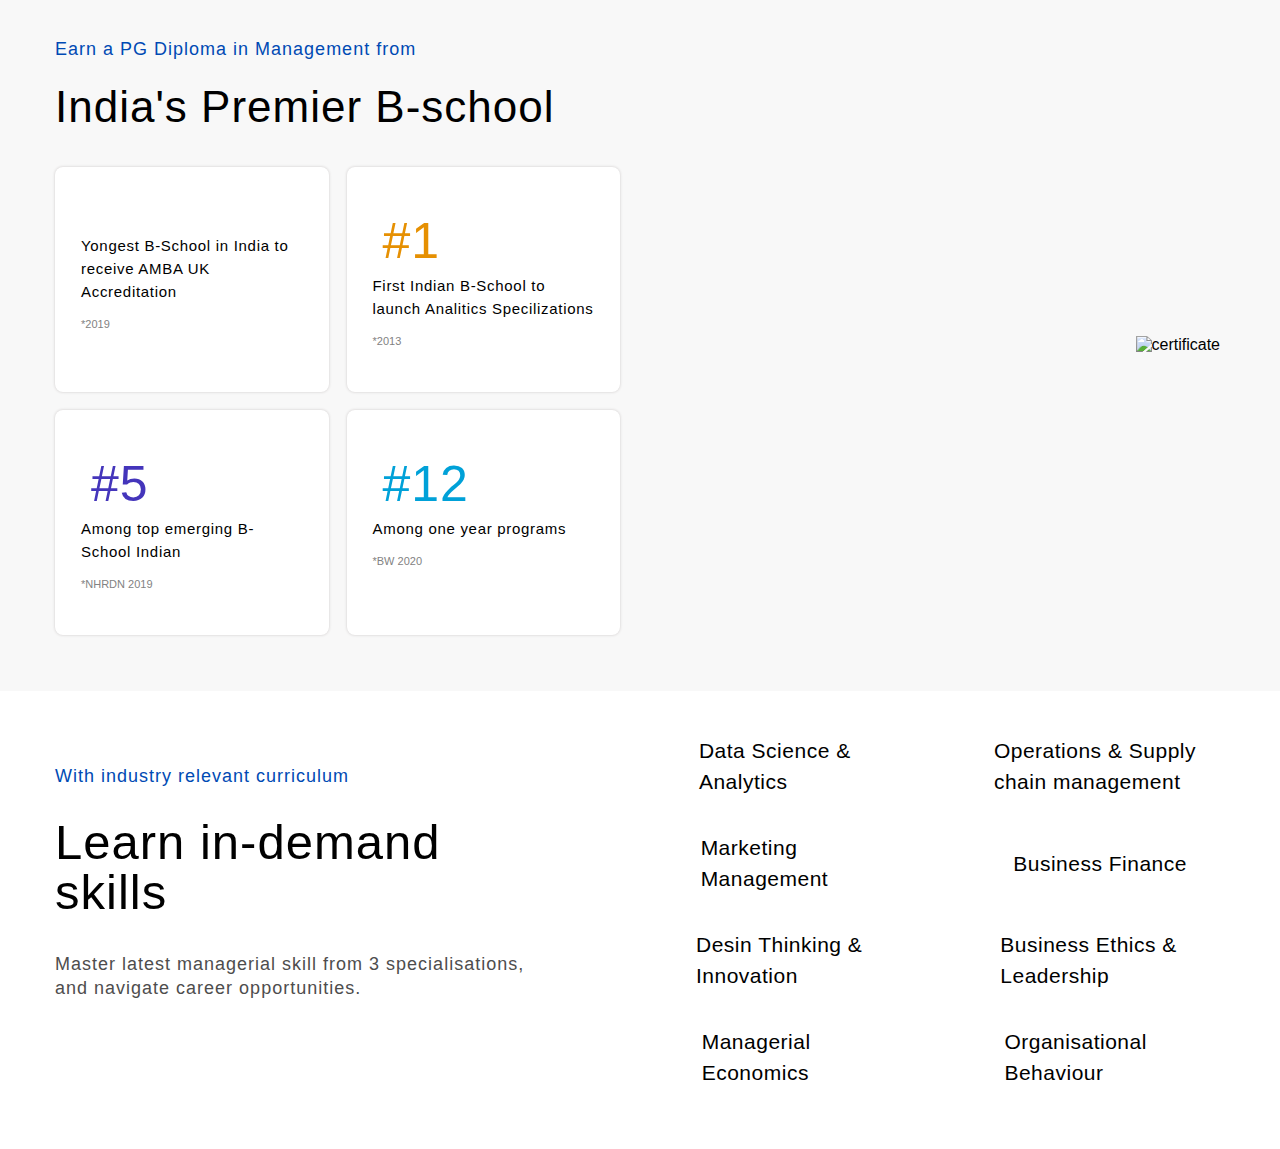
==== commit f32ba328: "change folder" ====
--- a/index.html
+++ b/index.html
@@ -2,389 +2,105 @@
 <html lang="en">
 
 <head>
-  <meta charset="UTF-8">
-  <meta http-equiv="X-UA-Compatible" content="IE=edge">
-  <meta name="viewport" content="width=device-width, initial-scale=1.0">
-  <title>Techwind</title>
-  <link rel="stylesheet" href="./styles/style.css">
-  <link rel="stylesheet" href="https://cdnjs.cloudflare.com/ajax/libs/font-awesome/4.7.0/css/font-awesome.min.css">
+    <meta charset="UTF-8">
+    <meta http-equiv="X-UA-Compatible" content="IE=edge">
+    <meta name="viewport" content="width=device-width, initial-scale=1.0">
+    <title>pgdm</title>
+    <link rel="stylesheet" href="gl_css/style.css">
 </head>
 
 <body>
-  <header class="header">
-    <nav class="navbar container">
-      <div class="navbar__logo">
-        <a href="/"><img class="logo-img" src="./image/logo.jpg" alt="logo"></a>
-      </div>
-      <ul class="navbar__menu" id="nav-list">
-        <li class="menu"><a class="menu__element" href="#home"><span>HOME</span></a>
-        </li>
-        <li class="menu"><a class="menu__element" href="#landing" class="arrow-icon">LANDING <i
-              class="fa fa-angle-down"></i></a>
-          <div class="select-option">
-            <a class="menu-opt" href="">option1</a>
-            <a class="menu-opt" href="">option1</a>
-            <a class="menu-opt" href="">option1</a>
-          </div>
-        </li>
-        <li class="menu"><a class="menu__element" href="#page">PAGES <i class="fa fa-angle-down"></i></a>
-          <div class="select-option">
-            <a class="menu-opt" href="">option2</a>
-            <a class="menu-opt" href="">option2</a>
-            <a class="menu-opt" href="">option3</a>
-          </div>
-        </li>
-        <li class="menu"><a class="menu__element" href="#portfolio">PORTFOLIO <i class="fa fa-angle-down"></i></a>
-          <div class="select-option">
-            <a class="menu-opt" href="">option2</a>
-            <a class="menu-opt" href="">option2</a>
-            <a class="menu-opt" href="">option3</a>
-          </div>
-        </li>
-        <li class="menu"><a class="menu__element" href="#docs">DOCS <i class="fa fa-angle-down"></i></a>
-          <div class="select-option">
-            <a class="menu-opt" href="">option2</a>
-            <a class="menu-opt" href="">option2</a>
-            <a class="menu-opt" href="">option3</a>
-          </div>
-        </li>
-        <li class="menu"><a class="menu__element" onclick="contectUs()">CONTACT</a></li>
-      </ul>
-      <div class="navbar__icon">
-        <div class="icons">
-          <div class="icon" id="setting">
-            <a href="/setting">
-              <img class="icon__img" src="./image/setting.png" alt="setting" srcset="">
-            </a>
-          </div>
-          <div class="icon icon__color" id="kart">
-            <a href="/kart">
-              <img class="icon__img" src="./image/kart.png" alt="kart" srcset="">
-            </a>
-          </div>
-          <div class="hamburger" onclick="hamburger()">
-            <div class="bar bar__1" id="bar1"></div>
-            <div class="bar bar__2" id="bar2"></div>
-            <div class="bar bar__3" id="bar3"></div>
-          </div>
+    <section class="section pgdm-certificate">
+        <div class="container content">
+            <div class="card-heading">
+                <div class="heading">
+                    <p class="heading__overline">Earn a PG Diploma in Management from</p>
+                    <h2 class="heading__title">India's Premier B-school</h2>
+                </div>
+                <div>
+                    <div class="cards">
+                        <div class="card">
+                            <img class="card__title__logo" src="./img/amba-logo.png" alt="">
+                            <p class="card__content">
+                                Yongest B-School in India to receive AMBA UK Accreditation
+                            </p>
+                            <p class="card__footer">*2019</p>
+                        </div>
+                        <div class="card">
+                            <h1 class="card__title card__title__card2--color">#1</h1>
+                            <p class="card__content">
+                                First Indian B-School to launch Analitics Specilizations
+                            </p>
+                            <p class="card__footer">*2013</p>
+                        </div>
+                        <div class="card">
+                            <h1 class="card__title card__title__card3--color">#5</h1>
+                            <p class="card__content">Among top emerging B-School Indian</p>
+                            <p class="card__footer">*NHRDN 2019</p>
+                        </div>
+                        <div class="card">
+                            <h1 class="card__title card__title__card4--color">#12</h1>
+                            <p class="card__content">
+                                Among one year programs
+                            </p>
+                            <p class="card__footer">*BW 2020</p>
+                        </div>
+                    </div>
+                </div>
+            </div>
+            <div>
+                <img class="certificate-img" src="./img/Certificate.png" alt="certificate">
+            </div>
         </div>
-      </div>
-    </nav>
-  </header>
-  <section class="section">
-    <div class="top-banner container">
-      <div class="top-banner__content" id="top-content">
-        <h1 class="heading heading--size">Our Creativity Is Your <span>Success</span></h1>
-        <p class="paragraph">
-          Lorem ipsum dolor, sit amet consectetur sit amet consectetur adipisicing elit. A molestiae dolorum aperiam.
-        </p>
-        <div class="banner-button">
-          <button class="btn btn--color btn--topBanner"><i class="fa fa-envelope"></i> Get Started</button>
-          <button class="btn btn--topBanner"><i class="fa fa-book"></i> Documentation</button>
+    </section>
+    <section class="section demand-skills">
+        <div class="container skills">
+            <div class="skills-heading">
+                <p class="skills-heading__overline">
+                    With industry relevant curriculum
+                </p>
+                <h2 class="skills-heading__title">Learn in-demand skills</h2>
+                <p class="skills-heading__subtitle">
+                    Master latest managerial skill from 3 specialisations, and navigate career opportunities.
+                </p>
+            </div>
+            <div class="all-course">
+                <div class="course">
+                    <img src="./img/data-science.png" class="course__logo" alt="">
+                    <div class="course__list">Data Science & Analytics</div>
+                </div>
+                <div class="course">
+                    <img src="./img/supply-chain.png" class="course__logo" alt="">
+                    <div class="course__list">Operations & Supply chain management</div>
+                </div>
+                <div class="course">
+                    <img src="./img/marketing.png" class="course__logo" alt="">
+                    <div class="course__list">Marketing Management</div>
+                </div>
+                <div class="course">
+                    <img src="./img/finance.png" class="course__logo" alt="">
+                    <div class="course__list">Business Finance</div>
+                </div>
+                <div class="course">
+                    <img src="./img/thinking.png" class="course__logo" alt="">
+                    <div class="course__list">Desin Thinking & Innovation</div>
+                </div>
+                <div class="course">
+                    <img src="./img/leadership.png" class="course__logo" alt="">
+                    <div class="course__list">Business Ethics & Leadership</div>
+                </div>
+                <div class="course">
+                    <img src="./img/Economics.png" class="course__logo" alt="">
+                    <div class="course__list">Managerial Economics</div>
+                </div>
+                <div class="course">
+                    <img src="./img/ob.png" class="course__logo" alt="">
+                    <div class="course__list">Organisational Behaviour</div>
+                </div>
+            </div>
         </div>
-      </div>
-      <div class="content top-image" id="top-image">
-        <img class="image" src="./image/section1Img.png" alt="first image">
-      </div>
-    </div>
-  </section>
-  <div class="logo-top-border"></div>
-  <section class="section logo-sec">
-    <div class="sec2-logo container">
-      <div class="mnc-logo"><img class="sec2-img" src="./image/amazon.png" alt="amazon"></div>
-      <div class="mnc-logo"><img class="sec2-img" src="./image/google.png" alt="google"></div>
-      <div class="mnc-logo"><img class="sec2-img" src="./image/lenovo.png" alt="lenovo"></div>
-      <div class="mnc-logo"><img class="sec2-img" src="./image/paypal.png" alt="paypal"></div>
-      <div class="mnc-logo"><img class="sec2-img" src="./image/spotify.png" alt="Spotify"></div>
-      <div class="mnc-logo"><img class="sec2-img" src="./image/shopify.png" alt="shopify"></div>
-    </div>
-  </section>
-  <section class="section sec-color">
-    <div class="container">
-      <din class="sec-3">
-        <div class="how-it-work">
-          <h1 class=" heading sec3-h1">How It Work?</h1>
-          <p class="paragraph">Lorem ipsum dolor sit amet consectetur adipisicing elit. Molestias beatae nostrum nemo
-            atque
-            ea nobis?
-          </p>
         </div>
-        <div class="way-to-build-website">
-          <img class="sec-img" src="./image/sec3img.png" alt="sec-3 image">
-          <div class="content">
-            <h1 class="heading">Change the way you build websites</h1>
-            <p class="paragraph">Lorem ipsum dolor sit amet consectetur adipisicing elit. Perspiciatis unde quae beatae
-              earum
-              cupiditate commodi ad molestias nisi maxime rem!</p>
-            <ul class="section3List">
-              
-              <li class="sec3-li"><div class="circle"></div><div class="tick-mark"></div> Lorem ipsum dolor sit amet consec tetur adipisicing.</li>
-              <li class="sec3-li"><div class="circle"></div><div class="tick-mark"></div> Lorem ipsum dolor sit amet consec tetur adipisicing.</li>
-              <li class="sec3-li"><div class="circle"></div><div class="tick-mark"></div> Lorem ipsum dolor sit amet consec tetur adipisicing.</li>
-             </ul>
-            <div>
-              <a class="find-more-link" id="find-out-more" href="./">Find Out More</a>
-              <div class="angle"></div>
-            </div>
-          </div>
-        </div>
-      </din>
-    </div>
-  </section>
-  <section class="section sec-color">
-    <div class="sec-4 container">
-      <div class="content">
-        <h1 class="heading sec4-heading">Speed up your development with <span>Techwind</span></h1>
-        <p class="paragraph">Lorem, ipsum dolor sit amet consectetur adipisicing elit. A, neque! Aperiam, incidunt
-          sit amet consectetur
-          adipisicing.</p>
-        <ul> 
-          <li class="sec4-li"><div class="circle"></div><div class="tick-mark"></div>Lorem ipsum dolor sit amet conse ctetur adipisicing.</li>
-          <li class="sec4-li"><div class="circle"></div><div class="tick-mark"></div>Lorem ipsum dolor sit amet conse ctetur adipisicing.</li>
-          <li class="sec4-li"><div class="circle"></div><div class="tick-mark"></div>Lorem ipsum dolor sit amet conse ctetur adipisicing.</li>
-        </ul>
-        <div class="inline-block">
-          <a class="find-more-link" id="find-out-more" href="./">Find Out More </a>
-          <div class="angle"></div>
-        </div>
-      </div>
-      <form class="form" id="leadForm" name="leadForm" method="post" action="#" onsubmit="return validateForm()">
-        <div><img class="form__img" src="./image/mobile-template.jpg" alt=""></div>
+    </section>
+</body>
 
-        <label class="form__label" for="name">Your Name :</label><br>
-        <div class="form__icon">
-          <img class="key-icon" src="./image/icons8-user-24.png" alt="">
-          <input onkeypress="cleanErrorMsg()" class="form__input" type="text" id="name" name="name"
-            class="placeholder-icon" placeholder="Name"><br>
-        </div>
-        <p class="name-error" id="name-error"></p>
-
-        <label class="form__label" for="email">Your Email :</label><br>
-        <div class="form__icon">
-          <img class="key-icon" src="./image/icons8-mail-50.png" alt="">
-          <input onkeypress="cleanErrorMsg()" class="form__input" type="" class="placeholder-icon" name="email"
-            id="email" placeholder="Email"><br>
-        </div>
-        <p class="name-error" id="email-error"></p>
-
-        <label class="form__label" for="password">Enter Password :</label><br>
-        <div class="form__icon">
-          <img class="key-icon" src="./image/icons8-key-64.png" alt="">
-          <input onkeypress="cleanErrorMsg()" class="form__input" type="password" id="password" name="password"
-            placeholder="Password">
-        </div>
-        <p class="name-error" id="password-error"></p>
-
-        <button class="btn btn--color form__btn" type="submit">Download</button>
-      </form>
-      <div class="submit-form" id="submit-form">
-        <button onclick="closePopup()" class="close-btn"><i class="fa fa-window-close" aria-hidden="true"></i></button>
-        <div class="thankyou">
-          <h3>Thank You</h3>
-          <p>Form Submited Successfully</p>
-        </div>
-      </div>
-    </div>
-  </section>
-  <section class="section">
-    <div class="sec-5 container">
-      <div class="sec5-heading">
-        <h3 class="sec5-heading">We believe in building each other and hence</h3>
-        <h1 class="heading">Work with some amazing partners</h1>
-        <p class="paragraph">Lorem ipsum dolor sit, amet consectetur adipisicing elit. Laborum voluptatem nam ipsa quis
-          tempora ut.</p>
-      </div>
-      <div class="scroll-box" id="scroll-box">
-        <div class="scroll-wrapper" id="scroll-wrapper">
-          <button class="prev_btn scroll-button" type="button" onclick="prev_btn()" id="prev">
-            <div class="angle"></div>
-          </button>
-          <button class="next_btn scroll-button" type="button" onclick="next_btn()" id="next">
-            <div class="angle"></div>
-          </button>
-          <li class="slide">
-            <div class="profile-card">
-              <img class="sec5-mob-img" src="./image/profile.jpeg" alt="">
-              <div class="profile-details">
-                <p class="paragraph sec5-card-p">"Lorem ipsum dolor, sit amet consectetur adipisicing sit amet
-                  consectetur
-                  adipisicing elit. Nihil, sed! a adiping elit. Nihil, sed"</p>
-                <h3><span>user name</span></h3>
-                <h4>Staff Engineer</h4>
-              </div>
-            </div>
-          </li>
-          <li class="slide">
-            <div class="profile-card">
-              <img class="sec5-mob-img" src="./image/profile.jpeg" alt="">
-              <div class="profile-details">
-                <p class="paragraph">"Lorem ipsum dolor, sit amet consectetur adipisicing sit amet consectetur
-                  adipisicing
-                  elit. Nihil, sed! a adiping elit. Nihil, sed"</p>
-                <h3><span>user name</span></h3>
-                <h4>Staff Engineer</h4>
-              </div>
-            </div>
-          </li>
-          <li class="slide">
-            <div class="profile-card">
-              <img class="sec5-mob-img" src="./image/profile.jpeg" alt="">
-              <div class="profile-details">
-                <p class="paragraph"> "Lorem ipsum dolor, sit amet consectetur sit amet consectetur adipisicing
-                  adipisicing
-                  elit. Nihil, sed! a adipng elit. Nihil, sed"</p>
-                <h3><span>user name</span></h3>
-                <h4>Staff Engineer</h4>
-              </div>
-            </div>
-          </li>
-        </div>
-      </div>
-    </div>
-  </section>
-  <section class="section">
-    <div class="sec-6 container">
-      <div class="content">
-        <h1 class="heading sec6-h1">Our Comfortable Rates</h1>
-        <p class="paragraph">Lorem ipsum, dolor sit amet consectetur adipisicing elit. Ullam architecto maiores
-          perspiciatis? Earum natus!</p>
-        <button class="btn--size btn btn--color"><img class="overlap-circle" src="./image/circle-overlap.png"
-            alt="">Subscribe Now</button>
-      </div>
-      <div class="cards">
-        <div class="card">
-          <div class="card-heading"><span>STARTER</span></div>
-          <div class="emi"><sup>$</sup>39/mo</div>
-          <ul>
-            <li class="card-li"><div class="circle"></div><div class="tick-mark"></div>Full access</li>
-            <li class="card-li"><div class="circle"></div><div class="tick-mark"></div>Source File</li>
-            <li class="card-li"><div class="circle"></div><div class="tick-mark"></div>Free appointment</li>
-            <li class="card-li"><div class="circle"></div><div class="tick-mark"></div>Enhance Security</li>
-          </ul>
-          <button class="btn btn--color btn--getStart">Get Started</button>
-        </div>
-        <div class="card">
-          <div class="card-heading"><span>PROFESSIONAL</span></div>
-          <div class="emi"><sup>$</sup>39/mo</div>
-          <ul>
-            <li class="card-li"><div class="circle"></div><div class="tick-mark"></div>Full access</li>
-            <li class="card-li"><div class="circle"></div><div class="tick-mark"></div>Source File</li>
-            <li class="card-li"><div class="circle"></div><div class="tick-mark"></div>Free appointment</li>
-            <li class="card-li"><div class="circle"></div><div class="tick-mark"></div>Enhance Security</li>
-          </ul>
-          <button class="btn btn--color btn--getStart">Get Started</button>
-        </div>
-      </div>
-    </div>
-  </section>
-  <section class="section sec-color">
-    <div class="question container">
-      <div>
-        <li class="question__list"><img class="question__icon" src="./image/icons8-help-24 (1).png" alt="icon">How our <span>Techwind</span> work?
-          <p class="paragraph paragraph--faq">Lorem ipsum dolor sit amet consectetur adipisicing elit. Modi,
-            accusantium? Inventore esse
-            ut incidunt, optio facilis reprehenderit tenetur placeat corporis?</p>
-        </li>
-      </div>
-      <div>
-        <li class="question__list"><img class="question__icon" src="./image/icons8-help-24 (1).png" alt="icon">What is main process open account?
-          <p class="paragraph paragraph--faq">Lorem ipsum dolor sit amet consectetur adipisicing elit. Atque est debitis
-            iure non.
-            Distinctio recusandae ipsam nostrum obcaecati odio voluptatibus!</p>
-        </li>
-      </div>
-      <div>
-        <li class="question__list"><img class="question__icon" src="./image/icons8-help-24 (1).png" alt="icon">How to make unlimited data entry?
-          <p class="paragraph paragraph--faq">Lorem ipsum dolor sit amet consectetur adipisicing elit. Corrupti nulla
-            vel repellat
-            reprehenderit ipsum officiis animi inventore beatae, error atque.</p>
-        </li>
-      </div>
-      <div>
-        <li class="question__list"><img class="question__icon" src="./image/icons8-help-24 (1).png" alt="icon">Is <span>Techwind</span> safe to use with my account?
-          <p class="paragraph paragraph--faq">Lorem, ipsum dolor sit amet consectetur adipisicing elit. Quisquam vero
-            non ducimus. Aut quo
-            excepturi similique rerum temporibus impedit vitae.</p>
-        </li>
-      </div>
-    </div>
-  </section>
-  <section class="section sec-color">
-    <div class="contectUs container" id="contectUs">
-      <div class="contectUs__content">
-        <h1 class="heading">Have Question ? Get in touch!</h1>
-        <p class="paragraph">Lorem ipsum dolor sit amet consectetur adipisicing elit. Veritatis, dignissimos
-          reprehenderit
-          ab a laborum
-          autem?</p>
-        <button class="btn btn--color"><img class="contectUs__content__icon" src="./image/phone-call.png" alt="phone">Contect
-          us</button>
-      </div>
-    </div>
-  </section>
-  <div class="footer-head container"></div>
-  <footer class="footer-section">
-    <div class="footer container">
-      <div class="footer__aboutus">
-        <div class="footer__aboutus__logo">
-          <a href="/"><img class="footer__aboutus__logo__img" src="./image/techwind-logo.png" alt="Techwind"></a>
-        </div>
-        <p class="footer__aboutus__paragraph">Start working with Tailwind CSS that can provide everything you need to generate awareness,
-          drive traffic,
-          you
-          need to generate
-          connect.</p>
-        <div class="footer__aboutus__kart-logo">
-          <div class="kart-logo"><img class="kart-logo__img" src="./image/footer-kart.png" alt="logo"></div>
-          <div class="kart-logo"><img class="kart-logo__img" src="./image/footer-kart.png" alt="logo"></div>
-          <div class="kart-logo"><img class="kart-logo__img" src="./image/footer-kart.png" alt="logo"></div>
-          <div class="kart-logo"><img class="kart-logo__img" src="./image/footer-kart.png" alt="logo"></div>
-          <div class="kart-logo"><img class="kart-logo__img" src="./image/footer-kart.png" alt="logo"></div>
-          <div class="kart-logo"><img class="kart-logo__img" src="./image/footer-kart.png" alt="logo"></div>
-          <div class="kart-logo"><img class="kart-logo__img" src="./image/footer-kart.png" alt="logo"></div>
-          <div class="kart-logo"><img class="kart-logo__img" src="./image/footer-kart.png" alt="logo"></div>
-        </div>
-      </div>
-      <div class="footer__service">
-        <div class="company">
-          <h3 class="footer__service_heading">Company</h3>
-          <ul>
-            <li class="footer__service__list"><a class="link" href="#">About us</a></li> 
-            <li class="footer__service__list"><a class="link" href="#">Services</a></li>
-            <li class="footer__service__list"><a class="link" href="#">Team</a></li>
-            <li class="footer__service__list"><a class="link" href="#">Procing</a></li>
-            <li class="footer__service__list"><a class="link" href="#">Project</a></li>
-            <li class="footer__service__list"><a class="link" href="#">Blog</a></li>
-            <li class="footer__service__list"><a class="link" href="#">Login</a></li>
-          </ul>
-        </div>
-        <div class="usefull-links">
-          <h3 class="footer__service__heading">Usefull Links</h3>
-          <ul>
-            <li class="footer__service__list"><a class="link" href="#">Terms of Services</a></li>
-            <li class="footer__service__list"><a class="link" href="#">Privacy Policy</a></li>
-            <li class="footer__service__list"><a class="link" href="#">Documantation</a></li>
-            <li class="footer__service__list"><a class="link" href="#">Changelog</a></li>
-            <li class="footer__service__list"><a class="link" href="#">Widget</a></li>
-          </ul>
-        </div>
-      </div>
-      <div class="footer__subscribe">
-        <h3 class="footer__subscribe__heading">Newsletter</h3>
-        <p class="footer__subscribe__paragraph">Sign up and recive the latest tips via email.</p>
-        <label class="footer__subscribe__label" for="email">Write your email</label>
-        <img class="footer__subscribe__icon" src="./image/icons8-mail-24.png" alt="">
-        <input onkeypress="cleanErrorMsg()" type="email" class="footer__subscribe__input" id="footer-email" placeholder="Email">
-        <p class="error-msg" id="f-email-error"></p>
-        <button type="submit" class="btn btn--color btn--style" onclick="return validateEmail()">Subscribe</button>
-      </div>
-    </div>
-    <div class="copyright">
-      <p class="copyright-p">© 2022 Techwind. Design with by ❤️ Shreethems.</p>
-    </div>
-  </footer>
-  <button class="scroll-top" id="scroll-top" onclick="scrollTopHeader()"><img class="up-arrow"
-      src="./image/up-arrow.png" alt="up-arrow"></button>
-  <script src="./main.js"></script>
-</body>
 </html>--- a/gl_css/style.css
+++ b/gl_css/style.css
@@ -0,0 +1,235 @@
+.pgdm-certificate {
+  background-color: #f8f8f8;
+  padding: 16px; }
+
+.heading {
+  display: flex;
+  flex-direction: column;
+  align-items: center;
+  justify-content: center;
+  padding-top: 14px; }
+  .heading__overline {
+    color: #004ab4;
+    letter-spacing: 0.7px;
+    font-size: 14px; }
+  .heading__title {
+    font-size: 25px;
+    font-weight: 500;
+    letter-spacing: 1px;
+    line-height: 57px; }
+
+.content {
+  display: flex;
+  flex-direction: column;
+  justify-content: center;
+  align-items: center; }
+  .content .cards {
+    display: grid;
+    grid-template-columns: 1fr 1fr;
+    grid-gap: 18px;
+    justify-items: stretch; }
+    .content .cards .card {
+      background-color: white;
+      padding: 12px;
+      border-radius: 8px;
+      box-shadow: 0px 0px 3px 0px #ccc8c8; }
+      .content .cards .card__title {
+        font-size: 26px;
+        letter-spacing: 1px;
+        font-weight: 400; }
+        .content .cards .card__title__logo {
+          width: 100px; }
+        .content .cards .card__title__card2--color {
+          color: #e69002; }
+        .content .cards .card__title__card3--color {
+          color: #4435bb; }
+        .content .cards .card__title__card4--color {
+          color: #00a1d8; }
+      .content .cards .card__content {
+        font-size: 15px;
+        padding: 4px 0px 10px;
+        line-height: 23px;
+        letter-spacing: 0.7px; }
+      .content .cards .card__footer {
+        color: #828282;
+        padding-top: 5px;
+        font-size: 11px; }
+
+.certificate-img {
+  width: 100%;
+  padding: 5px;
+  margin-top: 15px; }
+
+@media (min-width: 650px) {
+  .pgdm-certificate {
+    padding: 25px 0px; }
+  .content {
+    padding-bottom: 31px; }
+    .content .cards .card {
+      padding: 45px 26px; }
+      .content .cards .card__title {
+        font-size: 50px;
+        padding-left: 10px; }
+        .content .cards .card__title__logo {
+          width: 159px;
+          padding-bottom: 8px;
+          padding-left: 10px; }
+    .content .cards__content {
+      font-size: 18px; }
+  .heading__overline {
+    letter-spacing: 1px;
+    font-size: 18px; }
+  .heading__title {
+    font-size: 44px;
+    line-height: 93px; }
+    .heading__title__logo {
+      width: 170px;
+      padding: 35px 0px 10px 12px; }
+  .certificate-img {
+    margin-top: 30px; } }
+
+@media (min-width: 1200px) {
+  .cards {
+    padding-top: 14px;
+    padding-right: 20px; }
+  .content {
+    flex-direction: row;
+    justify-content: space-between; }
+  .card-heading {
+    width: 50%; }
+  .certificate-img {
+    max-width: 743px;
+    padding-left: 20px; }
+  .heading {
+    align-items: flex-start; } }
+
+.demand-skills {
+  background-color: #ffffff;
+  padding: 16px; }
+
+.skills {
+  display: flex;
+  flex-direction: column; }
+
+.skills-heading {
+  display: flex;
+  flex-direction: column;
+  justify-content: center;
+  padding-top: 10px; }
+  .skills-heading__overline {
+    color: #004ab4;
+    letter-spacing: 0.7px;
+    font-size: 14px; }
+  .skills-heading__title {
+    font-size: 25px;
+    font-weight: 500;
+    letter-spacing: 1px;
+    line-height: 32px;
+    padding: 15px 0px; }
+  .skills-heading__subtitle {
+    font-size: 16px;
+    padding: 5px 0px 21px;
+    line-height: 24px;
+    letter-spacing: 1px;
+    font-weight: 300;
+    color: #4e4d4d; }
+
+.all-course {
+  display: flex;
+  flex-direction: column; }
+
+.course {
+  display: flex;
+  align-items: center;
+  margin-bottom: 17px; }
+  .course__logo {
+    border-radius: 50%;
+    width: 40px; }
+  .course__list {
+    padding-left: 14px;
+    letter-spacing: 0.5px;
+    font-size: 16px; }
+
+@media (min-width: 650px) {
+  .demand-skills {
+    padding: 35px 16px; }
+  .skills-heading {
+    padding: 30px 30px 0px 0px; }
+    .skills-heading__overline {
+      letter-spacing: 1px;
+      font-size: 18px; }
+    .skills-heading__title {
+      font-size: 49px;
+      line-height: 50px;
+      padding: 30px 0px; }
+    .skills-heading__subtitle {
+      font-size: 18px; }
+  .course__list {
+    font-size: 21px;
+    line-height: 31px; } }
+
+@media (min-width: 1200px) {
+  .skills {
+    flex-direction: row;
+    justify-content: space-between;
+    align-items: flex-start; }
+  .skills-heading {
+    width: 50%;
+    padding: 40px 51px 0px 0px; }
+  .all-course {
+    flex-direction: row;
+    flex-wrap: wrap;
+    width: 60%;
+    padding-left: 25px; }
+  .course {
+    width: 50%;
+    padding: 9px 27px 9px 40px; } }
+
+body {
+  overflow-x: hidden; }
+
+* {
+  margin: 0px;
+  padding: 0px;
+  box-sizing: border-box;
+  font-family: sans-serif; }
+
+.container {
+  width: 100%;
+  padding-right: 0;
+  padding-left: 0;
+  margin-right: auto;
+  margin-left: auto;
+  border: 2px; }
+
+@media (min-width: 576px) {
+  .container {
+    max-width: 560px; } }
+
+@media (min-width: 650px) {
+  .container {
+    max-width: 630px; } }
+
+@media (min-width: 768px) {
+  .container {
+    max-width: 750px; } }
+
+@media (min-width: 992px) {
+  .container {
+    max-width: 975px; } }
+
+@media (min-width: 1024px) {
+  .container {
+    max-width: 1000px; } }
+
+@media (min-width: 1200px) {
+  .container {
+    max-width: 1170px; } }
+
+@media (min-width: 1366px) {
+  .container {
+    max-width: 1350px; } }
+
+@media (min-width: 1920px) {
+  .container {
+    max-width: 1850px; } }
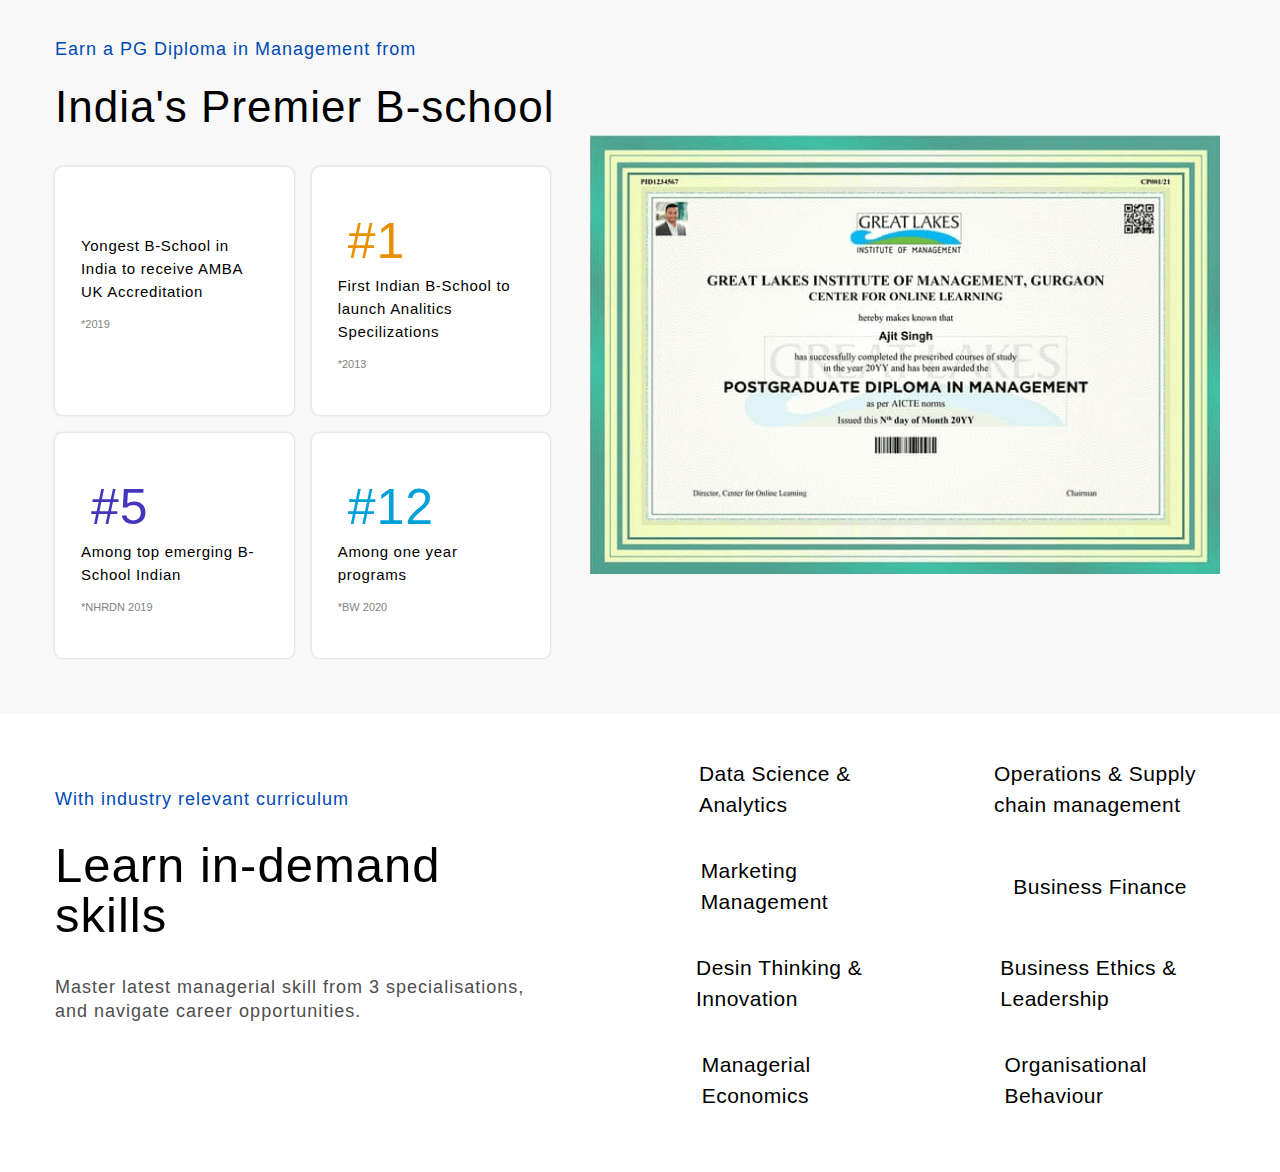
==== commit 3455105e: "rename image" ====
--- a/index.html
+++ b/index.html
@@ -20,7 +20,7 @@
                 <div>
                     <div class="cards">
                         <div class="card">
-                            <img class="card__title__logo" src="./img/amba-logo.png" alt="">
+                            <img class="card__title__logo" src="img/amba-logo.png" alt="">
                             <p class="card__content">
                                 Yongest B-School in India to receive AMBA UK Accreditation
                             </p>
@@ -49,7 +49,7 @@
                 </div>
             </div>
             <div>
-                <img class="certificate-img" src="./img/Certificate.png" alt="certificate">
+                <img class="certificate-img" src="img/certificate-img.png" alt="certificate">
             </div>
         </div>
     </section>
@@ -66,35 +66,35 @@
             </div>
             <div class="all-course">
                 <div class="course">
-                    <img src="./img/data-science.png" class="course__logo" alt="">
+                    <img src="img/data-science.png" class="course__logo" alt="">
                     <div class="course__list">Data Science & Analytics</div>
                 </div>
                 <div class="course">
-                    <img src="./img/supply-chain.png" class="course__logo" alt="">
+                    <img src="img/supply-chain.png" class="course__logo" alt="">
                     <div class="course__list">Operations & Supply chain management</div>
                 </div>
                 <div class="course">
-                    <img src="./img/marketing.png" class="course__logo" alt="">
+                    <img src="img/Marketing.png" class="course__logo" alt="">
                     <div class="course__list">Marketing Management</div>
                 </div>
                 <div class="course">
-                    <img src="./img/finance.png" class="course__logo" alt="">
+                    <img src="img/finance.png" class="course__logo" alt="">
                     <div class="course__list">Business Finance</div>
                 </div>
                 <div class="course">
-                    <img src="./img/thinking.png" class="course__logo" alt="">
+                    <img src="img/thinking.png" class="course__logo" alt="">
                     <div class="course__list">Desin Thinking & Innovation</div>
                 </div>
                 <div class="course">
-                    <img src="./img/leadership.png" class="course__logo" alt="">
+                    <img src="img/Leadership.png" class="course__logo" alt="">
                     <div class="course__list">Business Ethics & Leadership</div>
                 </div>
                 <div class="course">
-                    <img src="./img/Economics.png" class="course__logo" alt="">
+                    <img src="img/Economics.png" class="course__logo" alt="">
                     <div class="course__list">Managerial Economics</div>
                 </div>
                 <div class="course">
-                    <img src="./img/ob.png" class="course__logo" alt="">
+                    <img src="img/ob.png" class="course__logo" alt="">
                     <div class="course__list">Organisational Behaviour</div>
                 </div>
             </div>
